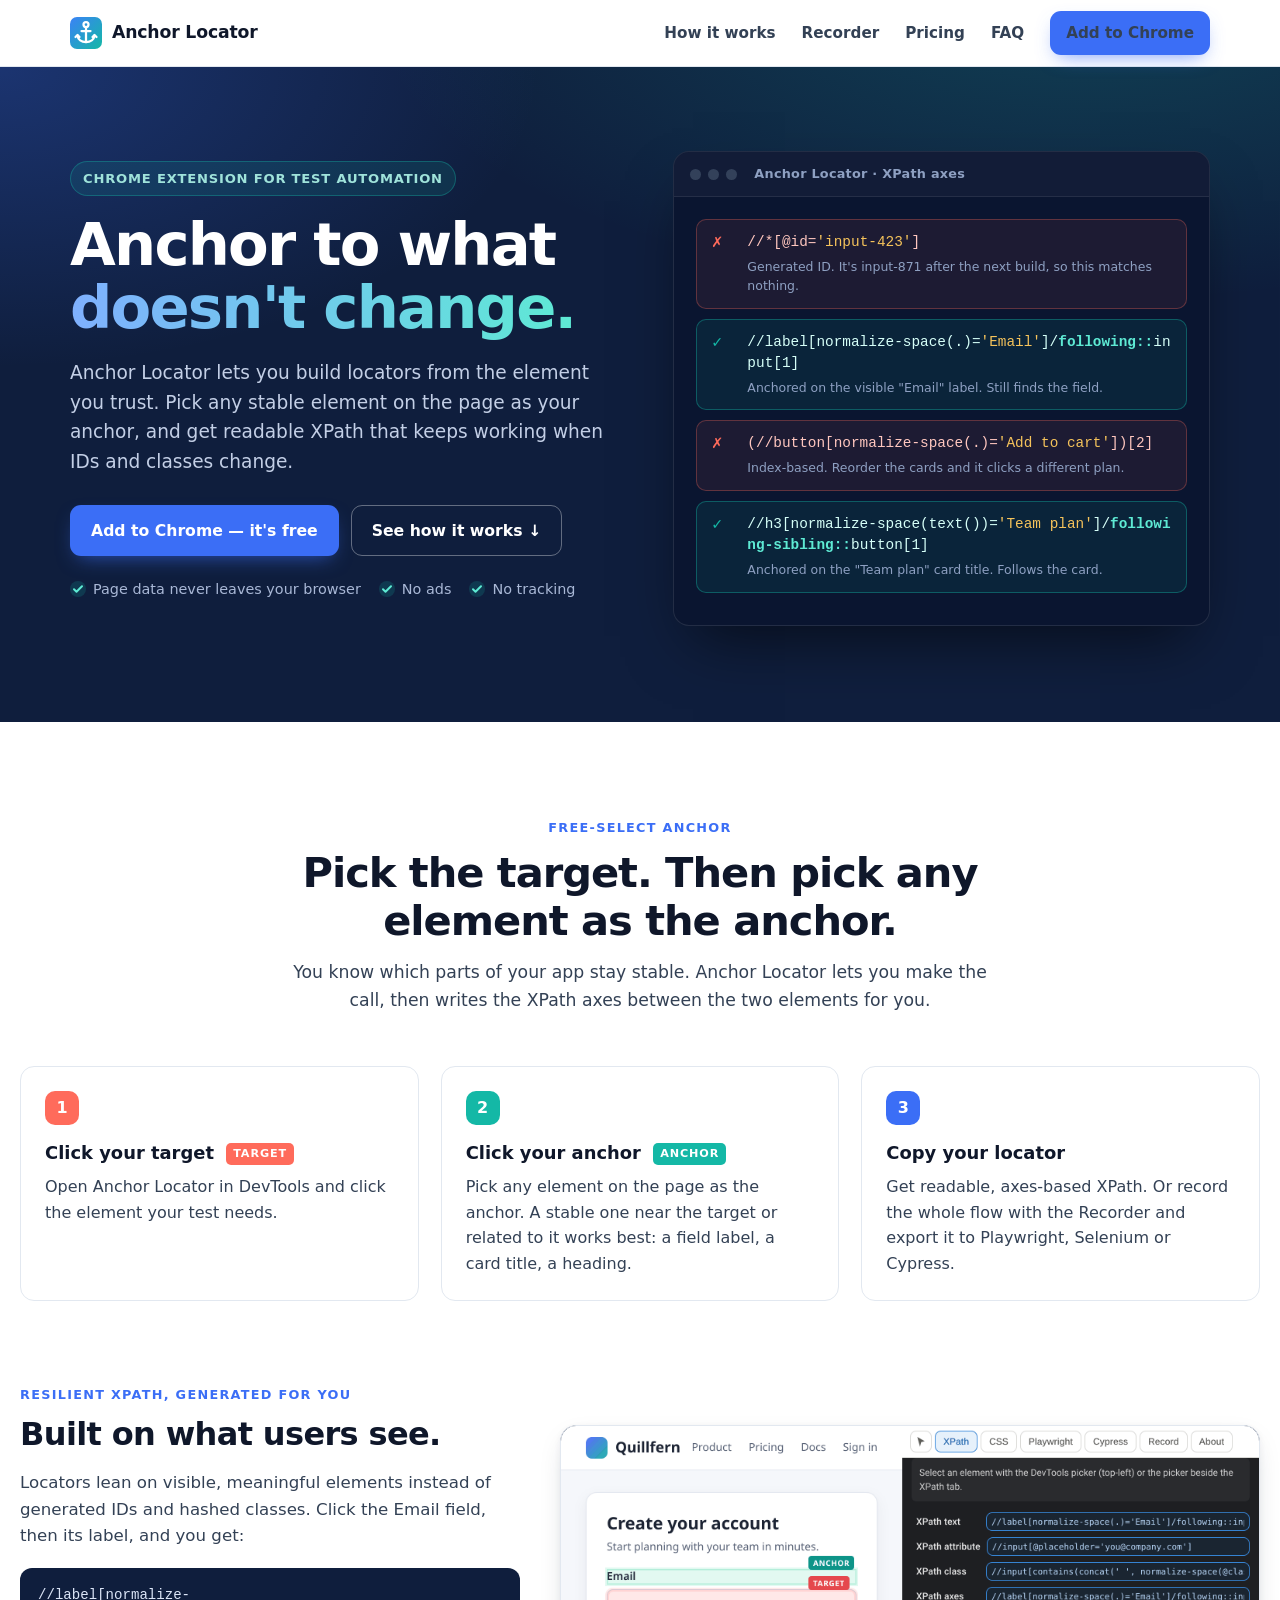
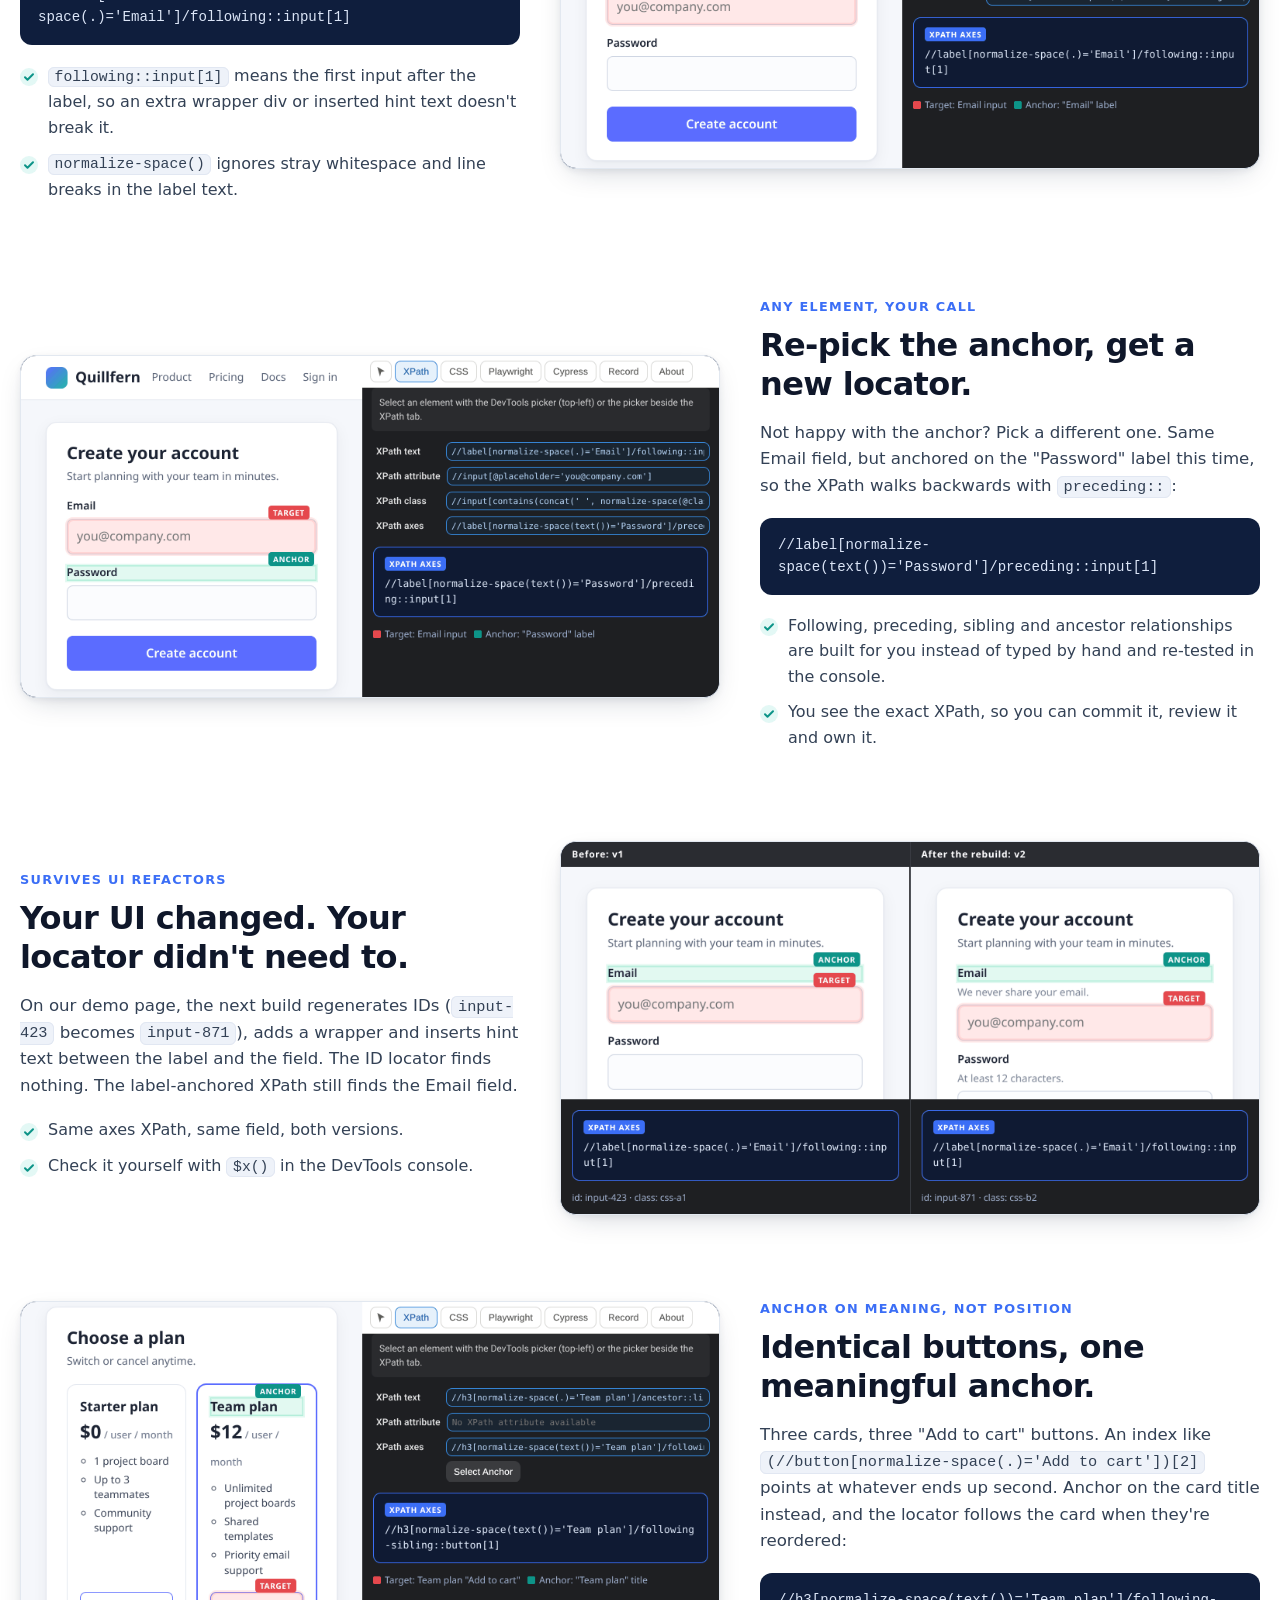
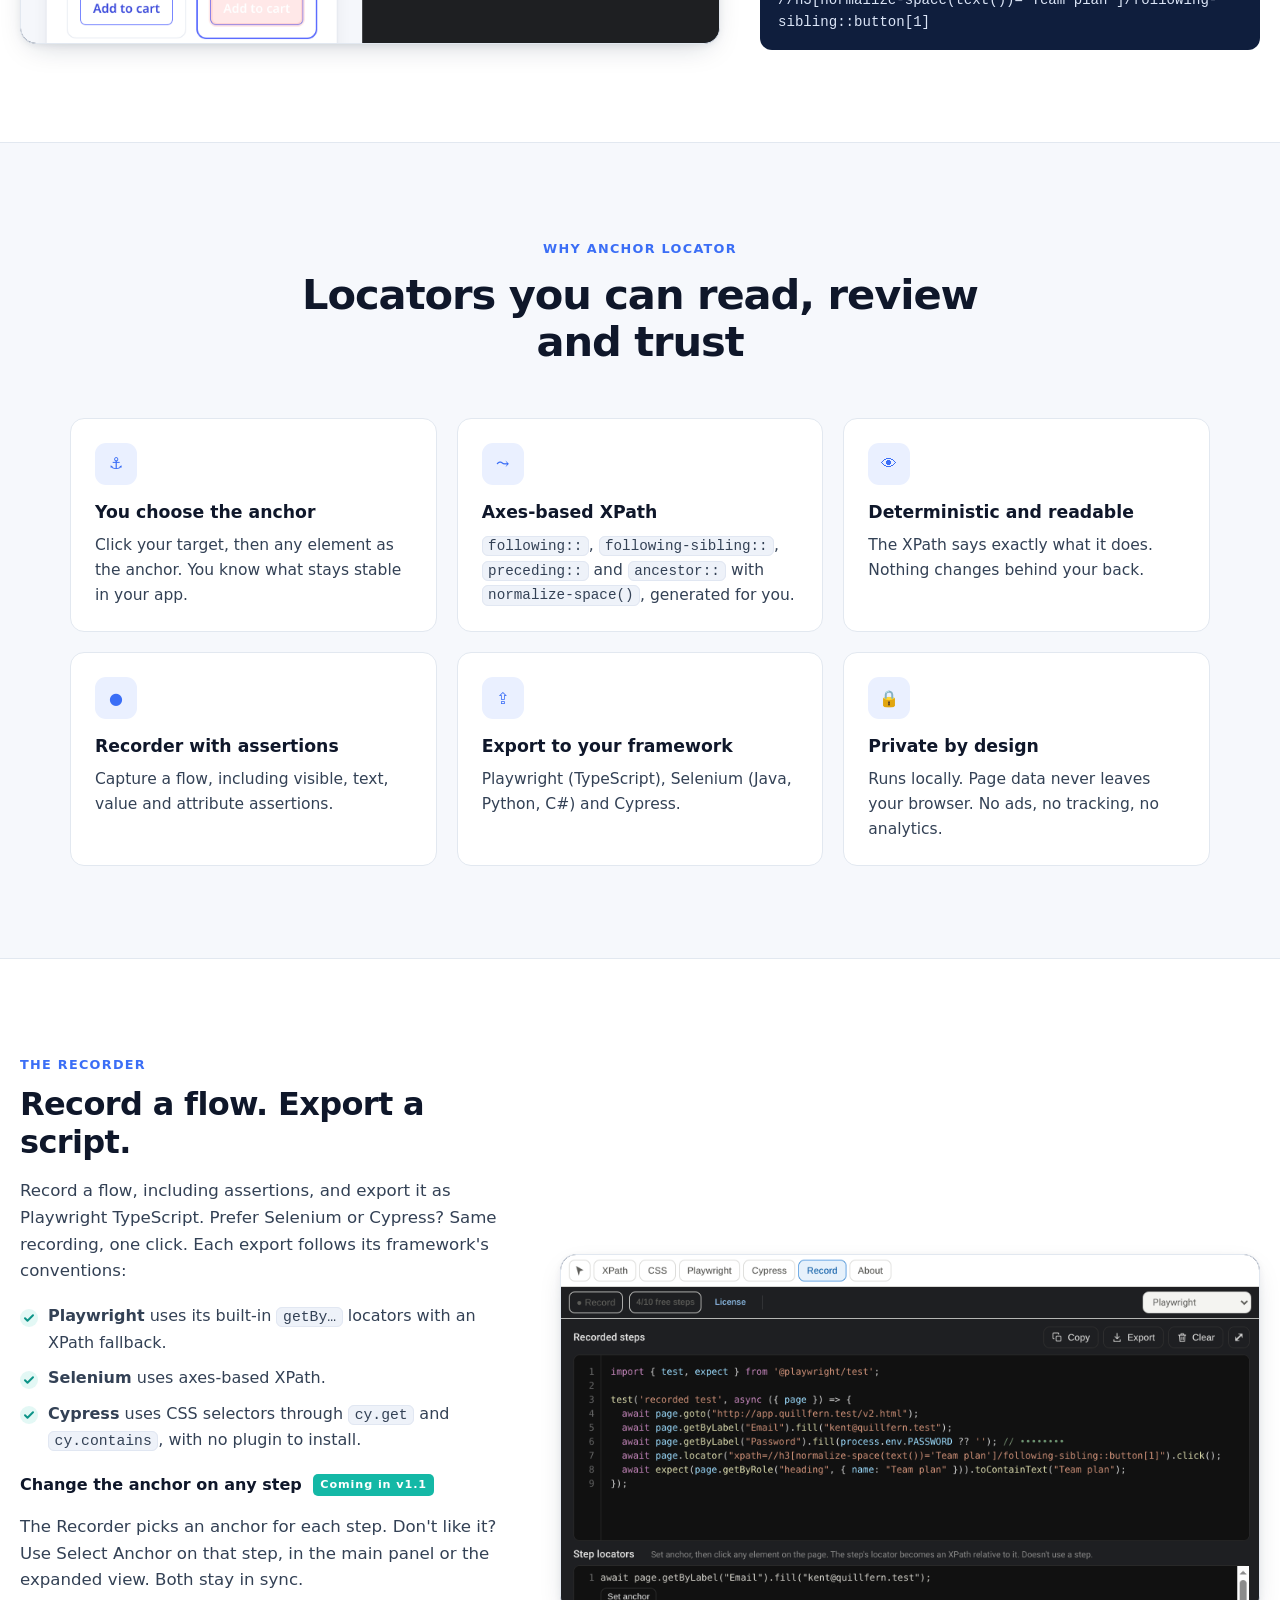
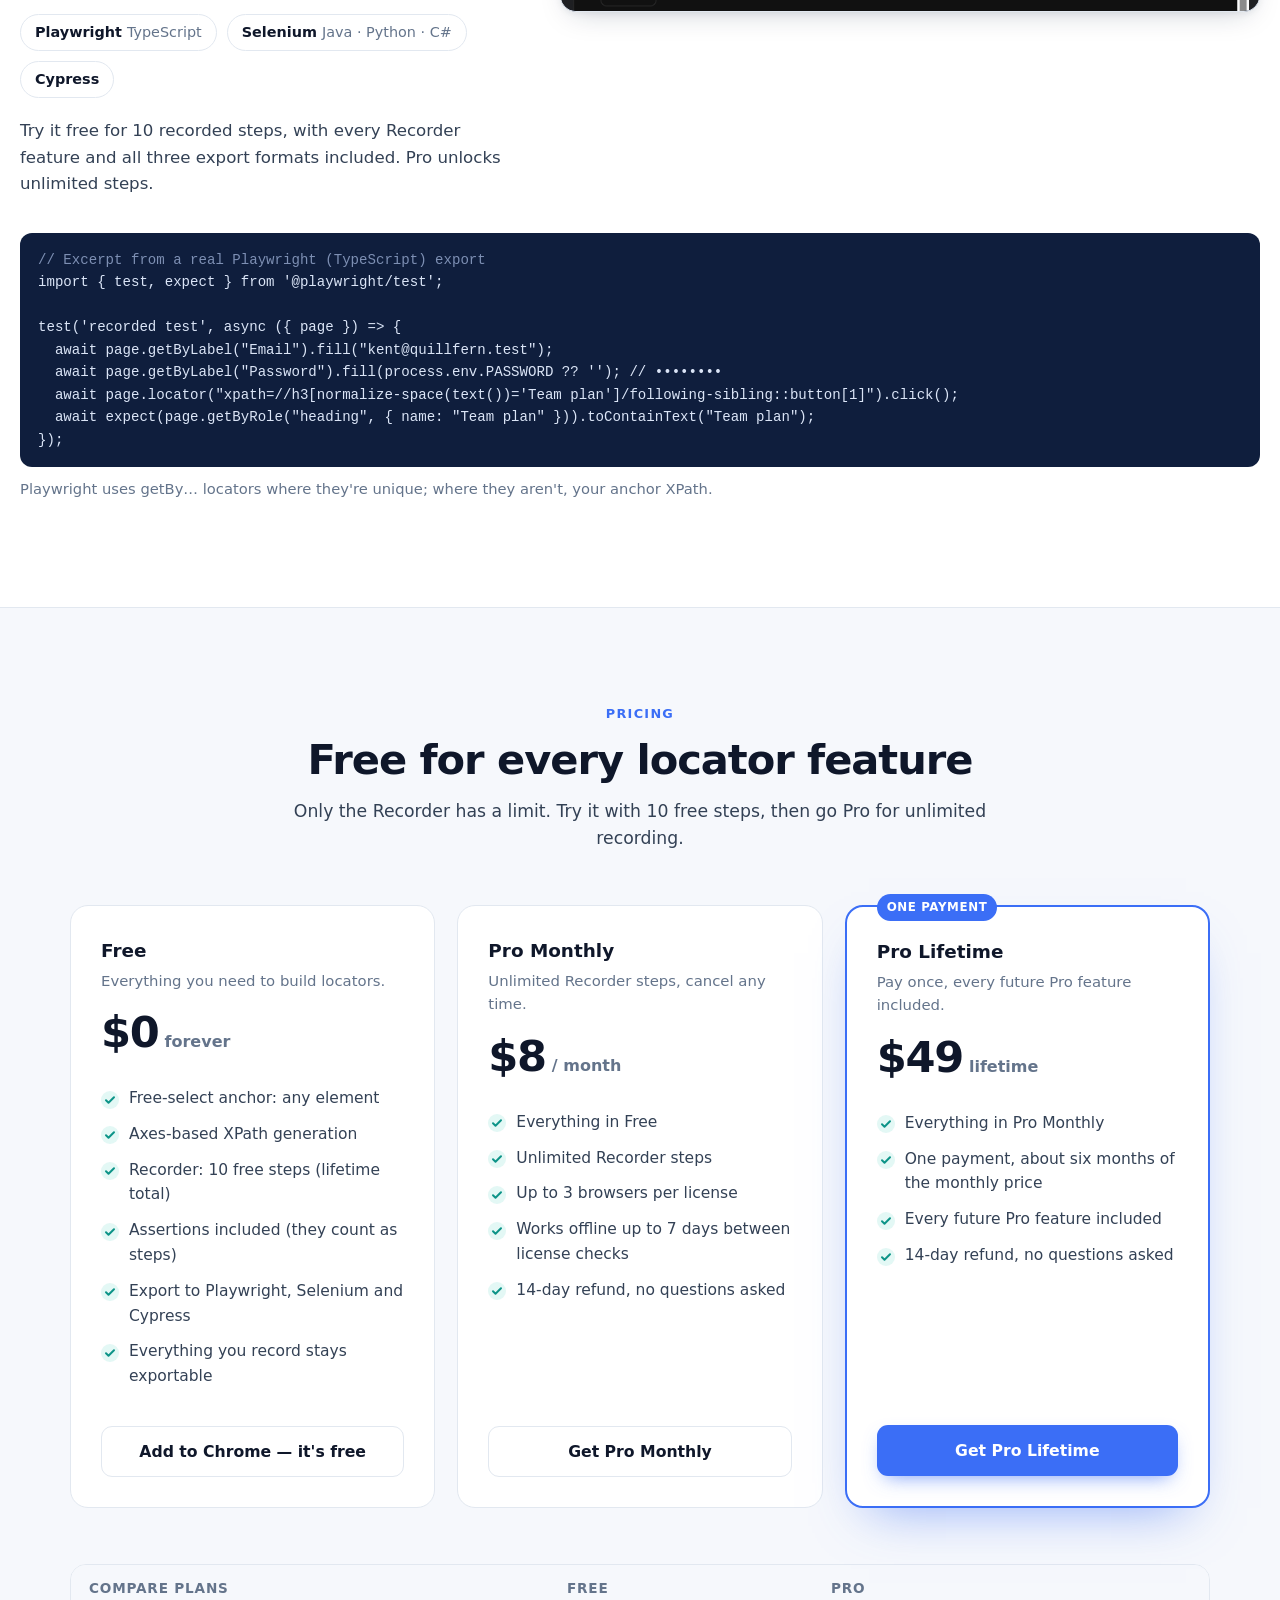
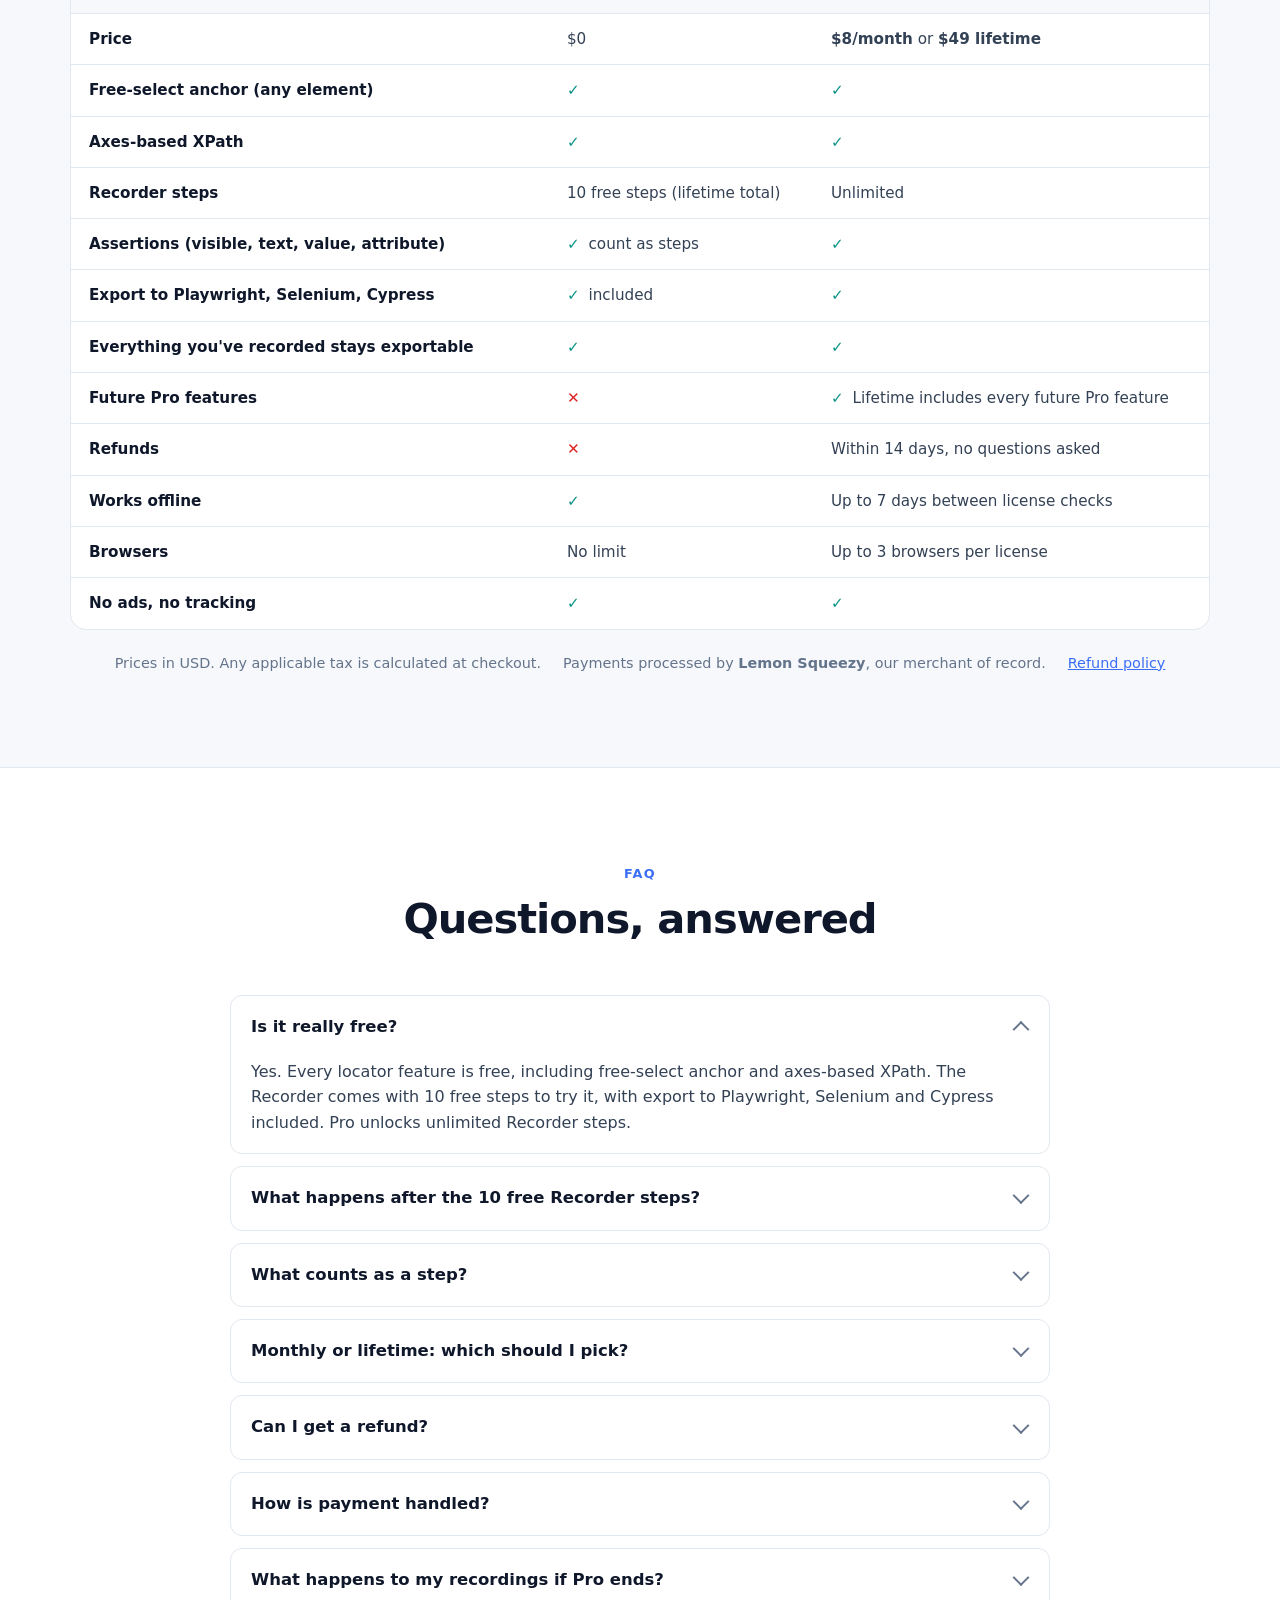
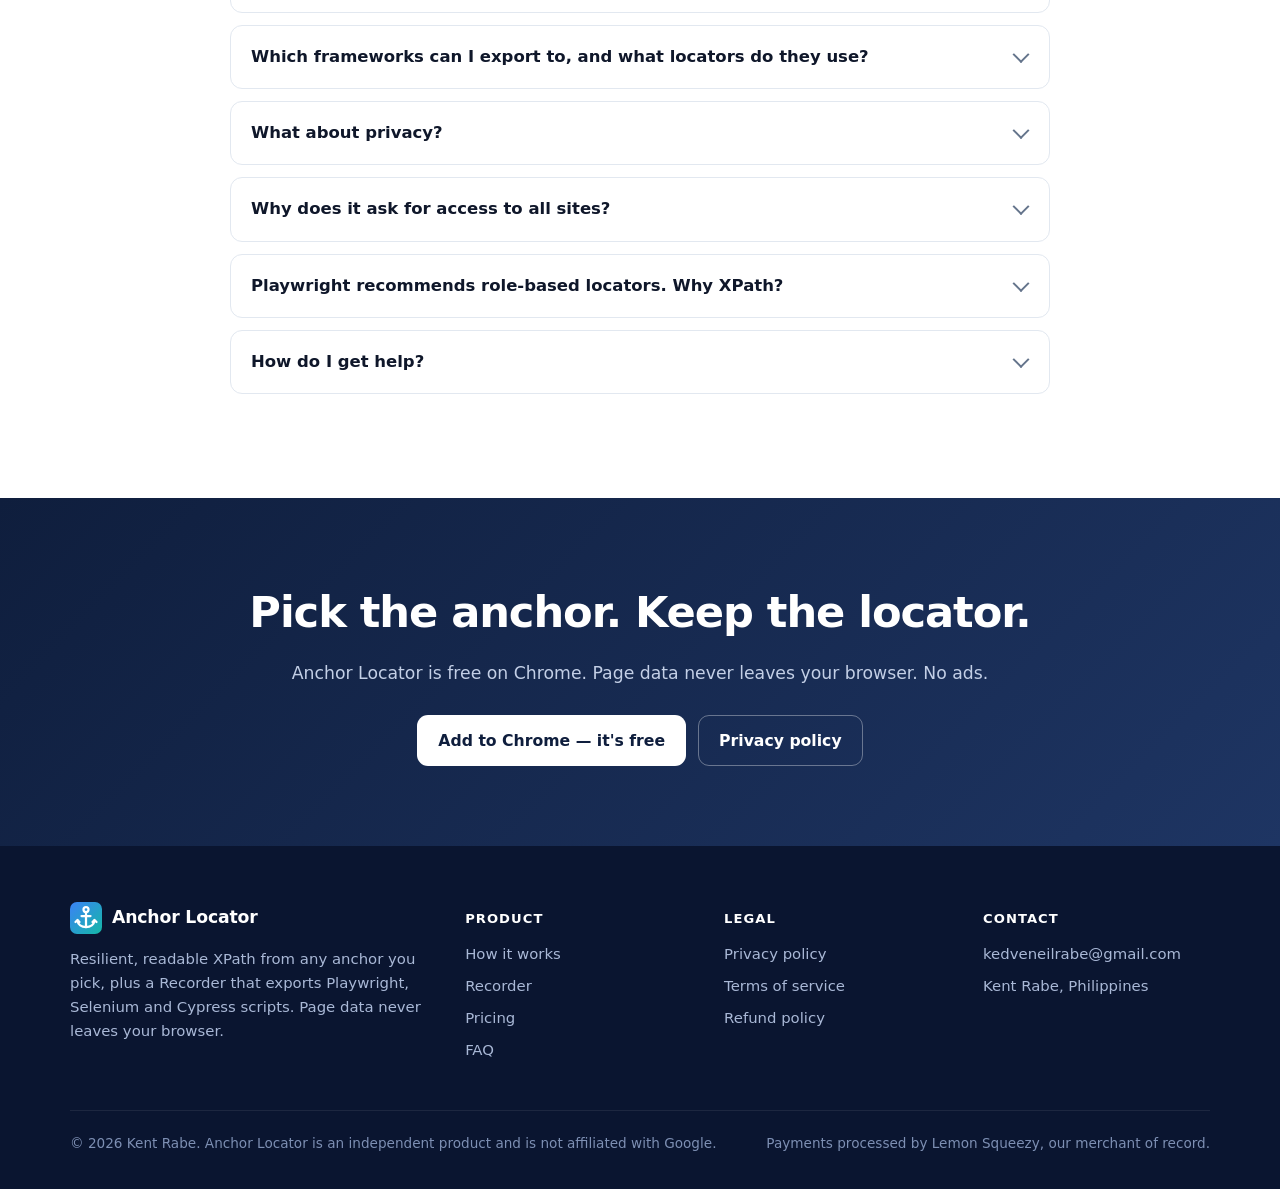
==== index.html @ d15b8287 "Pricing table: replace n/a with x icon" ====
<!doctype html>
<html lang="en">
<head>
<meta charset="utf-8">
<meta name="viewport" content="width=device-width, initial-scale=1">
<title>Anchor Locator: resilient XPath from any anchor you pick</title>
<meta name="description" content="Chrome extension that builds readable, axes-based XPath from any anchor element you pick, with a Recorder that exports Playwright, Selenium and Cypress scripts. Free, no ads, no tracking.">
<meta name="theme-color" content="#0f1e3d">
<!-- TODO: domain. Add <link rel="canonical"> and absolute og:url / og:image once the domain is known. -->
<meta property="og:type" content="website">
<meta property="og:title" content="Anchor Locator: resilient XPath from any anchor you pick">
<meta property="og:description" content="Chrome extension that builds readable, axes-based XPath from any anchor element you pick, with a Recorder that exports Playwright, Selenium and Cypress scripts. Free, no ads, no tracking.">
<meta property="og:image" content="assets/og-image.png">
<meta name="twitter:card" content="summary_large_image">
<link rel="icon" href="assets/favicon.svg" type="image/svg+xml">
<link rel="icon" href="assets/favicon-32.png" sizes="32x32" type="image/png">
<link rel="apple-touch-icon" href="assets/apple-touch-icon.png">
<link rel="stylesheet" href="assets/styles.css">
</head>
<body>
<a class="skip" href="#main">Skip to content</a>
<header class="site-header">
  <div class="container">
    <a class="brand" href="#top"><img src="assets/favicon.svg" alt="" width="32" height="32">Anchor Locator</a>
    <button class="nav-toggle" aria-label="Open menu" aria-expanded="false" aria-controls="site-nav"><span></span><span></span><span></span></button>
    <nav class="nav" id="site-nav" aria-label="Main">
      <a href="#how">How it works</a>
      <a href="#recorder">Recorder</a>
      <a href="#pricing">Pricing</a>
      <a href="#faq">FAQ</a>
      <!-- TODO: Chrome Web Store URL. Point this "Add to Chrome" button at the listing once it is live. -->
      <a class="btn btn-primary btn-sm" href="#pricing">Add to Chrome</a>
    </nav>
  </div>
</header>

<main id="main">
<section class="hero" id="top">
  <div class="container hero-grid">
    <div>
      <span class="eyebrow">Chrome extension for test automation</span>
      <h1>Anchor to what <span class="hl">doesn't change.</span></h1>
      <p class="lead">Anchor Locator lets you build locators from the element you trust. Pick any stable element on the page as your anchor, and get readable XPath that keeps working when IDs and classes change.</p>
      <div class="cta-row">
        <!-- TODO: Chrome Web Store URL. "Add to Chrome" must point at the listing once live; harmless #pricing anchor for now. -->
<a class="btn btn-primary" href="#pricing">Add to Chrome — it's free</a>
        <a class="btn btn-outline-light" href="#how">See how it works ↓</a>
      </div>
      <ul class="trust">
        <li>Page data never leaves your browser</li>
        <li>No ads</li>
        <li>No tracking</li>
      </ul>
    </div>
    <div class="xpath-card" aria-label="Example: generated ID locator versus anchored XPath">
      <div class="bar"><i></i><i></i><i></i><b>Anchor Locator · XPath axes</b></div>
      <div class="body">
        <div class="xrow bad"><span class="mk">✗</span><div>//*[@id=<span class="str">'input-423'</span>]<small>Generated ID. It's input-871 after the next build, so this matches nothing.</small></div></div>
        <div class="xrow good"><span class="mk">✓</span><div>//label[normalize-space(.)=<span class="str">'Email'</span>]/<span class="ax">following::</span>input[1]<small>Anchored on the visible "Email" label. Still finds the field.</small></div></div>
        <div class="xrow bad"><span class="mk">✗</span><div>(//button[normalize-space(.)=<span class="str">'Add to cart'</span>])[2]<small>Index-based. Reorder the cards and it clicks a different plan.</small></div></div>
        <div class="xrow good"><span class="mk">✓</span><div>//h3[normalize-space(text())=<span class="str">'Team plan'</span>]/<span class="ax">following-sibling::</span>button[1]<small>Anchored on the "Team plan" card title. Follows the card.</small></div></div>
      </div>
      </div>
    </div>
  </div>
</section>

<section id="how">
  <div class="container">
    <div class="section-head">
      <span class="kicker">Free-select anchor</span>
      <h2>Pick the target. Then pick any element as the anchor.</h2>
      <p>You know which parts of your app stay stable. Anchor Locator lets you make the call, then writes the XPath axes between the two elements for you.</p>
    </div>
    <ol class="steps">
      <li class="step"><h3>Click your target <span class="tag t">TARGET</span></h3><p>Open Anchor Locator in DevTools and click the element your test needs.</p></li>
      <li class="step"><h3>Click your anchor <span class="tag a">ANCHOR</span></h3><p>Pick any element on the page as the anchor. A stable one near the target or related to it works best: a field label, a card title, a heading.</p></li>
      <li class="step"><h3>Copy your locator</h3><p>Get readable, axes-based XPath. Or record the whole flow with the Recorder and export it to Playwright, Selenium or Cypress.</p></li>
    </ol>

    <div class="feature feature-rec">
      <div class="feature-text">
        <span class="kicker">Resilient XPath, generated for you</span>
        <h3>Built on what users see.</h3>
        <p>Locators lean on visible, meaningful elements instead of generated IDs and hashed classes. Click the Email field, then its label, and you get:</p>
        <div class="codeblock">//label[normalize-space(.)='Email']/following::input[1]</div>
        <ul>
          <li><code>following::input[1]</code> means the first input after the label, so an extra wrapper div or inserted hint text doesn't break it.</li>
          <li><code>normalize-space()</code> ignores stray whitespace and line breaks in the label text.</li>
        </ul>
      </div>
      <figure class="shot shot-side"><a href="assets/ui-email-anchor.png" target="_blank" rel="noopener" title="Open full size"><img src="assets/ui-email-anchor.png" loading="lazy" width="1800" height="880" alt="Email input selected as the target and the Email label as the anchor, with the axes XPath underneath"></a></figure>
    </div>

    <div class="feature rev feature-rec">
      <div class="feature-text">
        <span class="kicker">Any element, your call</span>
        <h3>Re-pick the anchor, get a new locator.</h3>
        <p>Not happy with the anchor? Pick a different one. Same Email field, but anchored on the "Password" label this time, so the XPath walks backwards with <code>preceding::</code>:</p>
        <div class="codeblock">//label[normalize-space(text())='Password']/preceding::input[1]</div>
        <ul>
          <li>Following, preceding, sibling and ancestor relationships are built for you instead of typed by hand and re-tested in the console.</li>
          <li>You see the exact XPath, so you can commit it, review it and own it.</li>
        </ul>
      </div>
      <figure class="shot shot-side"><a href="assets/ui-any-anchor.png" target="_blank" rel="noopener" title="Open full size"><img src="assets/ui-any-anchor.png" loading="lazy" width="1800" height="880" alt="The same Email target with the Password label picked as the anchor, producing a preceding axis XPath"></a></figure>
    </div>

    <div class="feature feature-rec">
      <div class="feature-text">
        <span class="kicker">Survives UI refactors</span>
        <h3>Your UI changed. Your locator didn't need to.</h3>
        <p>On our demo page, the next build regenerates IDs (<code>input-423</code> becomes <code>input-871</code>), adds a wrapper and inserts hint text between the label and the field. The ID locator finds nothing. The label-anchored XPath still finds the Email field.</p>
        <ul>
          <li>Same axes XPath, same field, both versions.</li>
          <li>Check it yourself with <code>$x()</code> in the DevTools console.</li>
        </ul>
      </div>
      <figure class="shot shot-side"><a href="assets/ui-refactor.png" target="_blank" rel="noopener" title="Open full size"><img src="assets/ui-refactor.png" loading="lazy" width="1800" height="960" alt="Before and after a rebuild: the same axes XPath finds the Email field in both versions while its ID changes from input-423 to input-871"></a></figure>
    </div>

    <div class="feature rev feature-rec">
      <div class="feature-text">
        <span class="kicker">Anchor on meaning, not position</span>
        <h3>Identical buttons, one meaningful anchor.</h3>
        <p>Three cards, three "Add to cart" buttons. An index like <code>(//button[normalize-space(.)='Add to cart'])[2]</code> points at whatever ends up second. Anchor on the card title instead, and the locator follows the card when they're reordered:</p>
        <div class="codeblock">//h3[normalize-space(text())='Team plan']/following-sibling::button[1]</div>
      </div>
      <figure class="shot shot-side"><a href="assets/ui-team-plan.png" target="_blank" rel="noopener" title="Open full size"><img src="assets/ui-team-plan.png" loading="lazy" width="1800" height="880" alt="Card grid with the Team plan heading as the anchor and its Add to cart button as the target"></a></figure>
    </div>
  </div>
</section>

<section class="section-soft">
  <div class="container">
    <div class="section-head">
      <span class="kicker">Why Anchor Locator</span>
      <h2>Locators you can read, review and trust</h2>
    </div>
    <div class="grid3">
      <div class="card"><div class="ico">⚓</div><h3>You choose the anchor</h3><p>Click your target, then any element as the anchor. You know what stays stable in your app.</p></div>
      <div class="card"><div class="ico">⤳</div><h3>Axes-based XPath</h3><p><code>following::</code>, <code>following-sibling::</code>, <code>preceding::</code> and <code>ancestor::</code> with <code>normalize-space()</code>, generated for you.</p></div>
      <div class="card"><div class="ico">👁</div><h3>Deterministic and readable</h3><p>The XPath says exactly what it does. Nothing changes behind your back.</p></div>
      <div class="card"><div class="ico">●</div><h3>Recorder with assertions</h3><p>Capture a flow, including visible, text, value and attribute assertions.</p></div>
      <div class="card"><div class="ico">⇪</div><h3>Export to your framework</h3><p>Playwright (TypeScript), Selenium (Java, Python, C#) and Cypress.</p></div>
      <div class="card"><div class="ico">🔒</div><h3>Private by design</h3><p>Runs locally. Page data never leaves your browser. No ads, no tracking, no analytics.</p></div>
    </div>
  </div>
</section>

<section id="recorder">
  <div class="container">
    <div class="feature feature-rec" style="margin-top:0">
      <div class="feature-text">
        <span class="kicker">The Recorder</span>
        <h3>Record a flow. Export a script.</h3>
        <p>Record a flow, including assertions, and export it as Playwright TypeScript. Prefer Selenium or Cypress? Same recording, one click. Each export follows its framework's conventions:</p>
        <ul>
          <li><strong>Playwright</strong> uses its built-in <code>getBy…</code> locators with an XPath fallback.</li>
          <li><strong>Selenium</strong> uses axes-based XPath.</li>
          <li><strong>Cypress</strong> uses CSS selectors through <code>cy.get</code> and <code>cy.contains</code>, with no plugin to install.</li>
        </ul>
        <h4 style="margin:18px 0 6px">Change the anchor on any step <span class="tag a">Coming in v1.1</span></h4>
        <p>The Recorder picks an anchor for each step. Don't like it? Use Select Anchor on that step, in the main panel or the expanded view. Both stay in sync.</p>
        <div class="fw"><span>Playwright <em>TypeScript</em></span><span>Selenium <em>Java · Python · C#</em></span><span>Cypress</span></div>
        <p style="margin-top:20px">Try it free for 10 recorded steps, with every Recorder feature and all three export formats included. Pro unlocks unlimited steps.</p>
      </div>
      <figure class="shot shot-side"><a href="assets/ui-recorder.png" target="_blank" rel="noopener" title="Open full size"><img src="assets/ui-recorder.png" loading="lazy" width="1800" height="916" alt="Recorder panel showing a recorded flow exported as Playwright TypeScript"></a></figure>
    </div>
    <div class="codeblock" aria-label="Excerpt of a real Playwright TypeScript export"><span class="c">// Excerpt from a real Playwright (TypeScript) export</span>
import { test, expect } from '@playwright/test';

test('recorded test', async ({ page }) =&gt; {
  await page.getByLabel("Email").fill("kent@quillfern.test");
  await page.getByLabel("Password").fill(process.env.PASSWORD ?? ''); // ••••••••
  await page.locator("xpath=//h3[normalize-space(text())='Team plan']/following-sibling::button[1]").click();
  await expect(page.getByRole("heading", { name: "Team plan" })).toContainText("Team plan");
});</div>
    <p class="codenote" style="margin-top:10px;color:var(--muted,#5b6b86);font-size:.92rem">Playwright uses getBy… locators where they're unique; where they aren't, your anchor XPath.</p>
  </div>
</section>

<section id="pricing" class="section-soft">
  <div class="container">
    <div class="section-head">
      <span class="kicker">Pricing</span>
      <h2>Free for every locator feature</h2>
      <p>Only the Recorder has a limit. Try it with 10 free steps, then go Pro for unlimited recording.</p>
    </div>
    <div class="plans">
      <div class="plan">
        <h3>Free</h3>
        <p class="sub">Everything you need to build locators.</p>
        <div class="price"><b>$0</b><span>forever</span></div>
        <ul>
          <li>Free-select anchor: any element</li>
          <li>Axes-based XPath generation</li>
          <li>Recorder: 10 free steps (lifetime total)</li>
          <li>Assertions included (they count as steps)</li>
          <li>Export to Playwright, Selenium and Cypress</li>
          <li>Everything you record stays exportable</li>
        </ul>
        <!-- TODO: Chrome Web Store URL. "Add to Chrome" must point at the listing once live; harmless #pricing anchor for now. -->
<a class="btn btn-ghost btn-block" href="#pricing">Add to Chrome — it's free</a>
      </div>
      <div class="plan">
        <h3>Pro Monthly</h3>
        <p class="sub">Unlimited Recorder steps, cancel any time.</p>
        <div class="price"><b>$8</b><span>/ month</span></div>
        <ul>
          <li>Everything in Free</li>
          <li>Unlimited Recorder steps</li>
          <li>Up to 3 browsers per license</li>
          <li>Works offline up to 7 days between license checks</li>
          <li>14-day refund, no questions asked</li>
        </ul>
        <!-- TODO: checkout URL. Replace #pricing with the Lemon Squeezy checkout link for this plan. Does not purchase anything yet. -->
<a class="btn btn-ghost btn-block" href="#pricing">Get Pro Monthly</a>
      </div>
      <div class="plan featured">
        <span class="badge">One payment</span>
        <h3>Pro Lifetime</h3>
        <p class="sub">Pay once, every future Pro feature included.</p>
        <div class="price"><b>$49</b><span>lifetime</span></div>
        <ul>
          <li>Everything in Pro Monthly</li>
          <li>One payment, about six months of the monthly price</li>
          <li>Every future Pro feature included</li>
          <li>14-day refund, no questions asked</li>
        </ul>
        <!-- TODO: checkout URL. Replace #pricing with the Lemon Squeezy checkout link for this plan. Does not purchase anything yet. -->
<a class="btn btn-primary btn-block" href="#pricing">Get Pro Lifetime</a>
      </div>
    </div>

    <div class="compare-wrap">
      <table class="compare">
        <thead><tr><th>Compare plans</th><th>Free</th><th>Pro</th></tr></thead>
        <tbody>
          <tr><td>Price</td><td>$0</td><td><strong>$8/month</strong> or <strong>$49 lifetime</strong></td></tr>
          <tr><td>Free-select anchor (any element)</td><td><span class="yes">✓</span></td><td><span class="yes">✓</span></td></tr>
          <tr><td>Axes-based XPath</td><td><span class="yes">✓</span></td><td><span class="yes">✓</span></td></tr>
          <tr><td>Recorder steps</td><td>10 free steps (lifetime total)</td><td>Unlimited</td></tr>
          <tr><td>Assertions (visible, text, value, attribute)</td><td><span class="yes">✓</span> count as steps</td><td><span class="yes">✓</span></td></tr>
          <tr><td>Export to Playwright, Selenium, Cypress</td><td><span class="yes">✓</span> included</td><td><span class="yes">✓</span></td></tr>
          <tr><td>Everything you've recorded stays exportable</td><td><span class="yes">✓</span></td><td><span class="yes">✓</span></td></tr>
          <tr><td>Future Pro features</td><td><span class="no" aria-label="Not included">✕</span></td><td><span class="yes">✓</span> Lifetime includes every future Pro feature</td></tr>
          <tr><td>Refunds</td><td><span class="no" aria-label="Not included">✕</span></td><td>Within 14 days, no questions asked</td></tr>
          <tr><td>Works offline</td><td><span class="yes">✓</span></td><td>Up to 7 days between license checks</td></tr>
          <tr><td>Browsers</td><td>No limit</td><td>Up to 3 browsers per license</td></tr>
          <tr><td>No ads, no tracking</td><td><span class="yes">✓</span></td><td><span class="yes">✓</span></td></tr>
        </tbody>
      </table>
    </div>
    <div class="pay-note">
      <span>Prices in USD. Any applicable tax is calculated at checkout.</span>
      <span>Payments processed by <strong>Lemon Squeezy</strong>, our merchant of record.</span>
      <span><a href="refund.html">Refund policy</a></span>
    </div>
  </div>
</section>

<section id="faq">
  <div class="container">
    <div class="section-head">
      <span class="kicker">FAQ</span>
      <h2>Questions, answered</h2>
    </div>
    <div class="faq">
      <details open><summary>Is it really free?</summary><p>Yes. Every locator feature is free, including free-select anchor and axes-based XPath. The Recorder comes with 10 free steps to try it, with export to Playwright, Selenium and Cypress included. Pro unlocks unlimited Recorder steps.</p></details>
      <details><summary>What happens after the 10 free Recorder steps?</summary><p>The 10 free steps are a lifetime total, not a per-recording allowance, and the count doesn't reset between recordings. Once you've used them, the Recorder stops adding new steps. Everything you've recorded stays in the extension and can still be exported to Playwright, Selenium or Cypress. All locator features keep working as normal. Upgrade to Pro for unlimited Recorder steps.</p></details>
      <details><summary>What counts as a step?</summary><p>Each action you record counts as one step, like a click, filling a field or choosing an option. Assertions (element visible, text, value, attribute) count as steps too. After 10 steps, recording new steps needs Pro.</p></details>
      <details><summary>Monthly or lifetime: which should I pick?</summary><p>$8/month suits trying Pro on a project, and you can cancel any time. $49 lifetime is one payment, about six months of the monthly price. Lifetime includes every future Pro feature.</p></details>
      <details><summary>Can I get a refund?</summary><p>Yes. Full refund within 14 days of purchase, no questions asked, on both Pro plans. See the <a href="refund.html">refund policy</a>.</p></details>
      <details><summary>How is payment handled?</summary><p>Payments are handled by Lemon Squeezy, our merchant of record, so your payment details go to Lemon Squeezy and never to us. After checkout you activate Pro in the extension with your license key.</p></details>
      <details><summary>What happens to my recordings if Pro ends?</summary><p>You keep them, and everything you've recorded stays exportable. New steps need an active Pro plan.</p></details>
      <details><summary>Which frameworks can I export to, and what locators do they use?</summary><p>Playwright (TypeScript), Selenium (Java, Python, C#) and Cypress. Each export follows its framework's conventions. Selenium uses axes-based XPath. Playwright uses its built-in <code>getBy…</code> locators with an XPath fallback. Cypress uses CSS selectors through <code>cy.get</code> and <code>cy.contains</code>, so there's no XPath plugin to install. The Recorder picks locators automatically, and you can change any step's anchor yourself, with the same free-select flow as the locator panel.</p></details>
      <details><summary>What about privacy?</summary><p>The extension runs locally and page data never leaves your browser. There are no ads, no tracking and no analytics. The only network call is a license check with Lemon Squeezy, and only for Pro users. Details are in the <a href="privacy.html">privacy policy</a>.</p></details>
      <details><summary>Why does it ask for access to all sites?</summary><p>The extension requests scripting, storage and access to all sites. All-sites access is what lets it build locators and record on whichever page you're testing, since that could be any URL. Storage keeps your recordings and settings in your browser (the free-step counter also syncs through Chrome Sync, if you use it).</p></details>
      <details><summary>Playwright recommends role-based locators. Why XPath?</summary><p>When role and test-id locators are available, use them (Playwright exports from the Recorder do). The locator panel is for when they aren't: icon buttons with no text, clickable divs, vendor widgets, and apps without test IDs.</p></details>
      <details><summary>How do I get help?</summary><p>Email <a href="mailto:kedveneilrabe@gmail.com">kedveneilrabe@gmail.com</a> and we'll get back to you.</p></details>
    </div>
  </div>
</section>

<section class="cta-band">
  <div class="container">
    <h2>Pick the anchor. Keep the locator.</h2>
    <p>Anchor Locator is free on Chrome. Page data never leaves your browser. No ads.</p>
    <div class="cta-row">
      <!-- TODO: Chrome Web Store URL. "Add to Chrome" must point at the listing once live; harmless #pricing anchor for now. -->
<a class="btn btn-light" href="#pricing">Add to Chrome — it's free</a>
      <a class="btn btn-outline-light" href="privacy.html">Privacy policy</a>
    </div>
  </div>
</section>
</main>

<footer class="site-footer">
  <div class="container">
    <div class="footer-grid">
      <div>
        <a class="brand" href="#top"><img src="assets/favicon.svg" alt="" width="32" height="32">Anchor Locator</a>
        <p class="about">Resilient, readable XPath from any anchor you pick, plus a Recorder that exports Playwright, Selenium and Cypress scripts. Page data never leaves your browser.</p>
      </div>
      <div>
        <h4>Product</h4>
        <ul>
          <li><a href="#how">How it works</a></li>
          <li><a href="#recorder">Recorder</a></li>
          <li><a href="#pricing">Pricing</a></li>
          <li><a href="#faq">FAQ</a></li>
        </ul>
      </div>
      <div>
        <h4>Legal</h4>
        <ul>
          <li><a href="privacy.html">Privacy policy</a></li>
          <li><a href="terms.html">Terms of service</a></li>
          <li><a href="refund.html">Refund policy</a></li>
        </ul>
      </div>
      <div>
        <h4>Contact</h4>
        <ul>
          <li><a href="mailto:kedveneilrabe@gmail.com">kedveneilrabe@gmail.com</a></li>
          <li>Kent Rabe, Philippines</li>
        </ul>
      </div>
    </div>
    <div class="footer-bottom">
      <span>&copy; <span data-year>2026</span> Kent Rabe. Anchor Locator is an independent product and is not affiliated with Google.</span>
      <span>Payments processed by Lemon Squeezy, our merchant of record.</span>
    </div>
  </div>
</footer>
<script src="assets/site.js"></script>
</body>
</html>
---- assets/styles.css ----
/* Anchor Locator — site styles. No build step. */
:root{
  --navy:#0f1e3d; --navy-2:#16294f; --navy-3:#1e3563;
  --ink:#0f172a; --ink-2:#334155; --muted:#64748b;
  --line:#e2e8f0; --bg:#ffffff; --bg-soft:#f6f8fc;
  --blue:#3b6ef6; --blue-d:#2f5ad6;
  --anchor:#14b8a6; --target:#ff6b5b; --gold:#f5c35b;
  --radius:14px; --shadow:0 10px 30px -12px rgba(15,30,61,.25), 0 2px 6px rgba(15,30,61,.06);
  --mono:ui-monospace,SFMono-Regular,"JetBrains Mono",Menlo,Consolas,"Liberation Mono",monospace;
  --sans:Inter,system-ui,-apple-system,"Segoe UI",Roboto,"Helvetica Neue",Arial,sans-serif;
}
*{box-sizing:border-box}
html{scroll-behavior:smooth;scroll-padding-top:80px}
body{margin:0;font-family:var(--sans);color:var(--ink);background:var(--bg);line-height:1.6;-webkit-font-smoothing:antialiased}
img{max-width:100%;height:auto;display:block}
a{color:var(--blue)} a:hover{color:var(--blue-d)}
code,.mono{font-family:var(--mono);font-size:.92em}
p code,li code,td code,dd code{background:#eef2f9;border:1px solid #e1e7f2;border-radius:6px;padding:.08em .38em;word-break:break-word}
.container{width:min(1140px,100% - 40px);margin-inline:auto}
.skip{position:absolute;left:-999px}.skip:focus{left:12px;top:12px;background:#fff;padding:8px 12px;z-index:100}

/* Header */
.site-header{position:sticky;top:0;z-index:50;background:rgba(255,255,255,.88);backdrop-filter:saturate(1.4) blur(10px);border-bottom:1px solid var(--line)}
.site-header .container{display:flex;align-items:center;justify-content:space-between;height:66px;gap:16px}
.brand{display:flex;align-items:center;gap:10px;font-weight:750;font-size:1.08rem;color:var(--ink);text-decoration:none;letter-spacing:-.01em}
.brand img{width:32px;height:32px}
.nav{display:flex;align-items:center;gap:26px}
.nav a{color:var(--ink-2);text-decoration:none;font-weight:550;font-size:.95rem}
.nav a:hover{color:var(--ink)}
.nav-toggle{display:none;background:none;border:1px solid var(--line);border-radius:10px;padding:8px 10px;cursor:pointer}
.nav-toggle span{display:block;width:20px;height:2px;background:var(--ink);margin:4px 0;border-radius:2px}

/* Buttons */
.btn{display:inline-flex;align-items:center;justify-content:center;gap:9px;padding:12px 20px;border-radius:11px;font-weight:650;font-size:.98rem;text-decoration:none;border:1px solid transparent;transition:transform .12s ease,background .15s ease,box-shadow .15s ease;cursor:pointer;white-space:nowrap}
.btn:hover{transform:translateY(-1px)}
.btn-primary{background:var(--blue);color:#fff;box-shadow:0 8px 20px -8px rgba(59,110,246,.7)}
.btn-primary:hover{background:var(--blue-d);color:#fff}
.btn-ghost{background:transparent;color:var(--ink);border-color:var(--line)}
.btn-ghost:hover{background:var(--bg-soft);color:var(--ink)}
.btn-light{background:#fff;color:var(--navy)} .btn-light:hover{color:var(--navy);background:#eef3ff}
.btn-outline-light{color:#fff;border-color:rgba(255,255,255,.35)} .btn-outline-light:hover{color:#fff;background:rgba(255,255,255,.08)}
.btn-sm{padding:9px 15px;font-size:.9rem}
.btn-block{width:100%}
.chrome-ico{width:18px;height:18px}

/* Hero */
.hero{background:radial-gradient(1200px 500px at 85% -10%,rgba(20,184,166,.22),transparent 60%),radial-gradient(900px 500px at 0% 0%,rgba(59,110,246,.28),transparent 60%),var(--navy);color:#fff;padding:84px 0 96px;overflow:hidden}
.hero-grid{display:grid;grid-template-columns:1.02fr 1fr;gap:56px;align-items:center}
.eyebrow{display:inline-flex;align-items:center;gap:8px;font-size:.82rem;font-weight:650;letter-spacing:.06em;text-transform:uppercase;color:#9fe3da;background:rgba(20,184,166,.12);border:1px solid rgba(20,184,166,.35);padding:6px 12px;border-radius:999px}
.hero h1{font-size:clamp(2.4rem,5vw,3.7rem);line-height:1.06;letter-spacing:-.03em;margin:18px 0 18px;font-weight:800}
.hero h1 .hl{background:linear-gradient(90deg,#7fb0ff,#5eead4);-webkit-background-clip:text;background-clip:text;color:transparent}
.hero .lead{font-size:1.16rem;color:#c3cfe6;max-width:34em;margin:0 0 28px}
.cta-row{display:flex;flex-wrap:wrap;gap:12px}
.trust{display:flex;flex-wrap:wrap;gap:8px 18px;margin-top:22px;color:#a9b8d6;font-size:.9rem;padding:0;list-style:none}
.trust li{display:flex;align-items:center;gap:7px}
.trust li::before{content:"";width:16px;height:16px;border-radius:50%;background:rgba(20,184,166,.18) url("data:image/svg+xml,%3Csvg xmlns='http://www.w3.org/2000/svg' viewBox='0 0 16 16'%3E%3Cpath d='M4 8.3l2.5 2.4L12 5.3' fill='none' stroke='%235eead4' stroke-width='2' stroke-linecap='round' stroke-linejoin='round'/%3E%3C/svg%3E") center/16px no-repeat}
.xpath-card{background:#0a1530;border:1px solid rgba(255,255,255,.1);border-radius:16px;box-shadow:0 30px 60px -20px rgba(0,0,0,.6);overflow:hidden}
.xpath-card .bar{display:flex;align-items:center;gap:7px;padding:12px 16px;border-bottom:1px solid rgba(255,255,255,.08);background:rgba(255,255,255,.03)}
.xpath-card .bar i{width:11px;height:11px;border-radius:50%;background:#33415a;display:block}
.xpath-card .bar b{margin-left:10px;font-weight:600;font-size:.8rem;color:#8ea0c2;letter-spacing:.02em}
.xpath-card .body{padding:20px 20px 22px}
.xrow{display:grid;grid-template-columns:26px 1fr;gap:10px;align-items:start;font-family:var(--mono);font-size:.9rem;line-height:1.5;padding:12px 14px;border-radius:10px;margin-bottom:10px;word-break:break-all}
.xrow .mk{font-weight:800;font-family:var(--sans)}
.xrow.bad{background:rgba(255,107,91,.08);border:1px solid rgba(255,107,91,.3);color:#ffc7bf}
.xrow.bad .mk{color:var(--target)}
.xrow.good{background:rgba(20,184,166,.09);border:1px solid rgba(20,184,166,.38);color:#d6fff8}
.xrow.good .mk{color:var(--anchor)}
.xrow small{display:block;font-family:var(--sans);color:#8ea0c2;font-size:.78rem;margin-top:4px;word-break:normal}
.ax{color:#5eead4;font-weight:700}
.str{color:#f5c35b}
.hero-shot{margin-top:18px;border-radius:12px;overflow:hidden;border:1px solid rgba(255,255,255,.1)}

/* Sections */
section{padding:92px 0}
.section-soft{background:var(--bg-soft);border-block:1px solid var(--line)}
.kicker{font-size:.8rem;font-weight:750;letter-spacing:.1em;text-transform:uppercase;color:var(--blue)}
.section-head{max-width:720px;margin:0 auto 52px;text-align:center}
.section-head h2{font-size:clamp(1.9rem,3.4vw,2.6rem);line-height:1.15;letter-spacing:-.025em;margin:10px 0 14px}
.section-head p{color:var(--ink-2);font-size:1.08rem;margin:0}

/* Steps */
.steps{display:grid;grid-template-columns:repeat(3,1fr);gap:22px;margin-bottom:56px;counter-reset:s;padding:0;list-style:none}
.step{background:#fff;border:1px solid var(--line);border-radius:var(--radius);padding:24px;position:relative}
.step::before{counter-increment:s;content:counter(s);display:grid;place-items:center;width:34px;height:34px;border-radius:10px;font-weight:800;color:#fff;margin-bottom:14px}
.step:nth-child(1)::before{background:var(--target)}
.step:nth-child(2)::before{background:var(--anchor)}
.step:nth-child(3)::before{background:var(--blue)}
.step h3{margin:0 0 6px;font-size:1.12rem}
.step p{margin:0;color:var(--ink-2)}
.tag{display:inline-block;font-size:.7rem;font-weight:800;letter-spacing:.08em;padding:2px 7px;border-radius:5px;color:#fff;vertical-align:middle;margin-left:6px}
.tag.t{background:var(--target)} .tag.a{background:var(--anchor)}

/* Feature rows */
.feature{display:grid;grid-template-columns:1fr 1.15fr;gap:56px;align-items:center;margin-top:80px}
.feature.rev .feature-text{order:2}
.feature h3{font-size:clamp(1.5rem,2.6vw,2rem);letter-spacing:-.02em;line-height:1.2;margin:8px 0 14px}
.feature p{color:var(--ink-2);font-size:1.04rem}
.feature ul{padding:0;list-style:none;margin:18px 0 0}
.feature li{position:relative;padding-left:28px;margin:10px 0;color:var(--ink-2)}
.feature li::before{content:"";position:absolute;left:0;top:.35em;width:18px;height:18px;border-radius:50%;background:#e3f8f5 url("data:image/svg+xml,%3Csvg xmlns='http://www.w3.org/2000/svg' viewBox='0 0 16 16'%3E%3Cpath d='M4 8.3l2.5 2.4L12 5.3' fill='none' stroke='%230d9488' stroke-width='2' stroke-linecap='round' stroke-linejoin='round'/%3E%3C/svg%3E") center/16px no-repeat}
.shot{border-radius:16px;overflow:hidden;box-shadow:var(--shadow);border:1px solid var(--line);background:var(--navy)}
.shot figcaption{font-size:.85rem;color:var(--muted);padding:10px 14px;background:#fff;border-top:1px solid var(--line)}
.codeblock{background:var(--navy);color:#dbe5f7;border-radius:12px;padding:16px 18px;font-family:var(--mono);font-size:.88rem;line-height:1.6;overflow-x:auto;margin:18px 0 0;white-space:pre}
.codeblock .c{color:#7d8fb3}

/* Feature grid */
.grid3{display:grid;grid-template-columns:repeat(3,1fr);gap:20px}
.card{background:#fff;border:1px solid var(--line);border-radius:var(--radius);padding:24px}
.card .ico{width:42px;height:42px;border-radius:11px;display:grid;place-items:center;background:#eaf0ff;color:var(--blue);margin-bottom:14px}
.card h3{margin:0 0 6px;font-size:1.08rem}
.card p{margin:0;color:var(--ink-2);font-size:.97rem}

/* Recorder */
.fw{display:flex;flex-wrap:wrap;gap:10px;margin-top:20px}
.fw span{border:1px solid var(--line);background:#fff;border-radius:999px;padding:6px 14px;font-weight:600;font-size:.9rem}
.fw span em{font-style:normal;color:var(--muted);font-weight:500}

/* Pricing */
.plans{display:grid;grid-template-columns:repeat(3,1fr);gap:22px;align-items:stretch}
.plan{background:#fff;border:1px solid var(--line);border-radius:18px;padding:30px;display:flex;flex-direction:column;position:relative}
.plan.featured{border:2px solid var(--blue);box-shadow:0 24px 50px -24px rgba(59,110,246,.55)}
.plan .badge{position:absolute;top:-13px;left:30px;background:var(--blue);color:#fff;font-size:.74rem;font-weight:750;letter-spacing:.05em;text-transform:uppercase;padding:4px 10px;border-radius:999px}
.plan h3{margin:0;font-size:1.15rem}
.plan .sub{color:var(--muted);font-size:.93rem;margin:4px 0 18px}
.price{display:flex;align-items:baseline;gap:6px;margin-bottom:20px}
.price b{font-size:2.7rem;letter-spacing:-.03em;line-height:1}
.price span{color:var(--muted);font-weight:550}
.plan ul{list-style:none;padding:0;margin:0 0 26px;flex:1}
.plan li{position:relative;padding-left:28px;margin:11px 0;color:var(--ink-2);font-size:.97rem}
.plan li::before{content:"";position:absolute;left:0;top:.3em;width:18px;height:18px;border-radius:50%;background:#e3f8f5 url("data:image/svg+xml,%3Csvg xmlns='http://www.w3.org/2000/svg' viewBox='0 0 16 16'%3E%3Cpath d='M4 8.3l2.5 2.4L12 5.3' fill='none' stroke='%230d9488' stroke-width='2' stroke-linecap='round' stroke-linejoin='round'/%3E%3C/svg%3E") center/16px no-repeat}
.plan .fine{font-size:.82rem;color:var(--muted);text-align:center;margin:12px 0 0}
.compare-wrap{margin-top:56px;overflow-x:auto;border:1px solid var(--line);border-radius:16px;background:#fff}
.compare{width:100%;border-collapse:collapse;min-width:620px;font-size:.95rem}
.compare th,.compare td{padding:13px 18px;text-align:left;border-bottom:1px solid var(--line);vertical-align:top}
.compare thead th{background:var(--bg-soft);font-size:.85rem;text-transform:uppercase;letter-spacing:.06em;color:var(--muted)}
.compare tbody tr:last-child td{border-bottom:0}
.compare td:first-child{color:var(--ink);font-weight:550;width:42%}
.compare td{color:var(--ink-2)}
.yes{color:#0d9488;font-weight:800;margin-right:4px}
.no{color:#dc2626;font-weight:800;margin-right:4px}
.pay-note{display:flex;flex-wrap:wrap;justify-content:center;gap:8px 22px;margin-top:22px;color:var(--muted);font-size:.9rem}

/* FAQ */
.faq{max-width:820px;margin:0 auto}
.faq details{border:1px solid var(--line);border-radius:12px;background:#fff;margin-bottom:12px;padding:0 20px}
.faq summary{cursor:pointer;list-style:none;padding:18px 32px 18px 0;font-weight:650;font-size:1.03rem;position:relative}
.faq summary::-webkit-details-marker{display:none}
.faq summary::after{content:"";position:absolute;right:2px;top:50%;width:10px;height:10px;border-right:2px solid var(--muted);border-bottom:2px solid var(--muted);transform:translateY(-70%) rotate(45deg);transition:transform .2s}
.faq details[open] summary::after{transform:translateY(-30%) rotate(-135deg)}
.faq details p{margin:0 0 18px;color:var(--ink-2)}

/* CTA band */
.cta-band{background:linear-gradient(135deg,var(--navy) 0%,var(--navy-3) 100%);color:#fff;text-align:center;padding:80px 0}
.cta-band h2{font-size:clamp(1.9rem,3.6vw,2.7rem);letter-spacing:-.025em;margin:0 0 12px}
.cta-band p{color:#c3cfe6;margin:0 0 28px;font-size:1.08rem}
.cta-band .cta-row{justify-content:center}

/* Footer */
.site-footer{background:#0a1530;color:#a9b8d6;padding:56px 0 34px;font-size:.93rem}
.footer-grid{display:grid;grid-template-columns:1.6fr 1fr 1fr 1fr;gap:32px}
.site-footer .brand{color:#fff}
.site-footer h4{color:#fff;font-size:.82rem;text-transform:uppercase;letter-spacing:.08em;margin:6px 0 14px}
.site-footer ul{list-style:none;padding:0;margin:0}
.site-footer li{margin:8px 0}
.site-footer a{color:#a9b8d6;text-decoration:none} .site-footer a:hover{color:#fff}
.site-footer .about{margin:14px 0 0;max-width:30em}
.footer-bottom{border-top:1px solid rgba(255,255,255,.08);margin-top:40px;padding-top:22px;display:flex;flex-wrap:wrap;justify-content:space-between;gap:10px;font-size:.85rem;color:#7d8fb3}

/* Legal pages */
.legal-hero{background:var(--navy);color:#fff;padding:60px 0 54px}
.legal-hero h1{margin:6px 0 8px;font-size:clamp(2rem,4vw,2.8rem);letter-spacing:-.025em}
.legal-hero p{margin:0;color:#a9b8d6}
.legal-hero .kicker{color:#7fb0ff}
.legal{padding:56px 0 88px}
.legal .container{display:grid;grid-template-columns:230px 1fr;gap:56px}
.toc{position:sticky;top:96px;align-self:start;font-size:.92rem}
.toc h4{font-size:.78rem;text-transform:uppercase;letter-spacing:.08em;color:var(--muted);margin:0 0 10px}
.toc ol{padding-left:18px;margin:0;color:var(--muted)}
.toc li{margin:6px 0}
.toc a{color:var(--ink-2);text-decoration:none} .toc a:hover{color:var(--blue)}
.prose{max-width:760px;color:var(--ink-2);font-size:1.02rem}
.prose h2{color:var(--ink);font-size:1.35rem;letter-spacing:-.01em;margin:40px 0 10px}
.prose h2:first-child{margin-top:0}
.prose h3{color:var(--ink);font-size:1.08rem;margin:24px 0 6px}
.prose ul{padding-left:22px} .prose li{margin:6px 0}
.summary-box{background:#effaf8;border:1px solid #bfeee7;border-radius:14px;padding:20px 22px;margin-bottom:34px;color:#134e48}
.summary-box h2{margin:0 0 8px!important;font-size:1.05rem!important;color:#0f3f3a!important}
.summary-box ul{margin:0;padding-left:20px}
.prose table{width:100%;border-collapse:collapse;margin:14px 0;font-size:.95rem}
.prose th,.prose td{border:1px solid var(--line);padding:10px 12px;text-align:left;vertical-align:top}
.prose th{background:var(--bg-soft);color:var(--ink)}

/* Responsive */
@media (max-width:960px){
  .hero-grid,.feature{grid-template-columns:1fr;gap:36px}
  .feature.rev .feature-text{order:0}
  .plans{grid-template-columns:1fr;max-width:480px;margin-inline:auto}
  .grid3,.steps{grid-template-columns:1fr 1fr}
  .footer-grid{grid-template-columns:1fr 1fr}
  .legal .container{grid-template-columns:1fr;gap:24px}
  .toc{position:static;border:1px solid var(--line);border-radius:12px;padding:16px 18px;background:var(--bg-soft)}
}
@media (max-width:760px){
  .nav{display:none;position:absolute;top:66px;left:0;right:0;flex-direction:column;align-items:stretch;gap:0;background:#fff;border-bottom:1px solid var(--line);padding:8px 20px 16px;box-shadow:0 12px 20px -12px rgba(0,0,0,.15)}
  .nav.open{display:flex}
  .nav a{padding:12px 0;border-bottom:1px solid var(--line)}
  .nav .btn{margin-top:12px;border-bottom:0;color:#fff}
  .nav-toggle{display:block}
  section{padding:68px 0}
  .hero{padding:56px 0 68px}
  .grid3,.steps{grid-template-columns:1fr}
  .footer-grid{grid-template-columns:1fr}
  .feature{margin-top:56px}
  .cta-row .btn{flex:1 1 100%}
}
/* Prevent grid children (code blocks, tables) from forcing horizontal overflow */
.hero-grid>*,.feature>*,.plans>*,.legal .container>*{min-width:0}
.codeblock{max-width:100%}
@media (max-width:760px){.btn{white-space:normal;text-align:center}.codeblock{font-size:.8rem}}
.codeblock{white-space:pre-wrap;overflow-wrap:anywhere}
.xpath-card .body{padding:22px}

/* Recorder: text left, larger screenshot right */
#recorder .container,#how .container{width:min(1360px,100% - 40px)}
.feature.feature-rec{grid-template-columns:minmax(0,5fr) minmax(0,7fr);gap:40px}
.shot-side{margin:0}
.shot-side img{display:block;width:100%;height:auto}
.shot-side a{display:block}
.shot-side figcaption a{display:inline;color:var(--blue)}

.feature.rev.feature-rec{grid-template-columns:minmax(0,7fr) minmax(0,5fr)}
@media (max-width:980px){.feature.rev.feature-rec,.feature.feature-rec{grid-template-columns:1fr;gap:36px}}
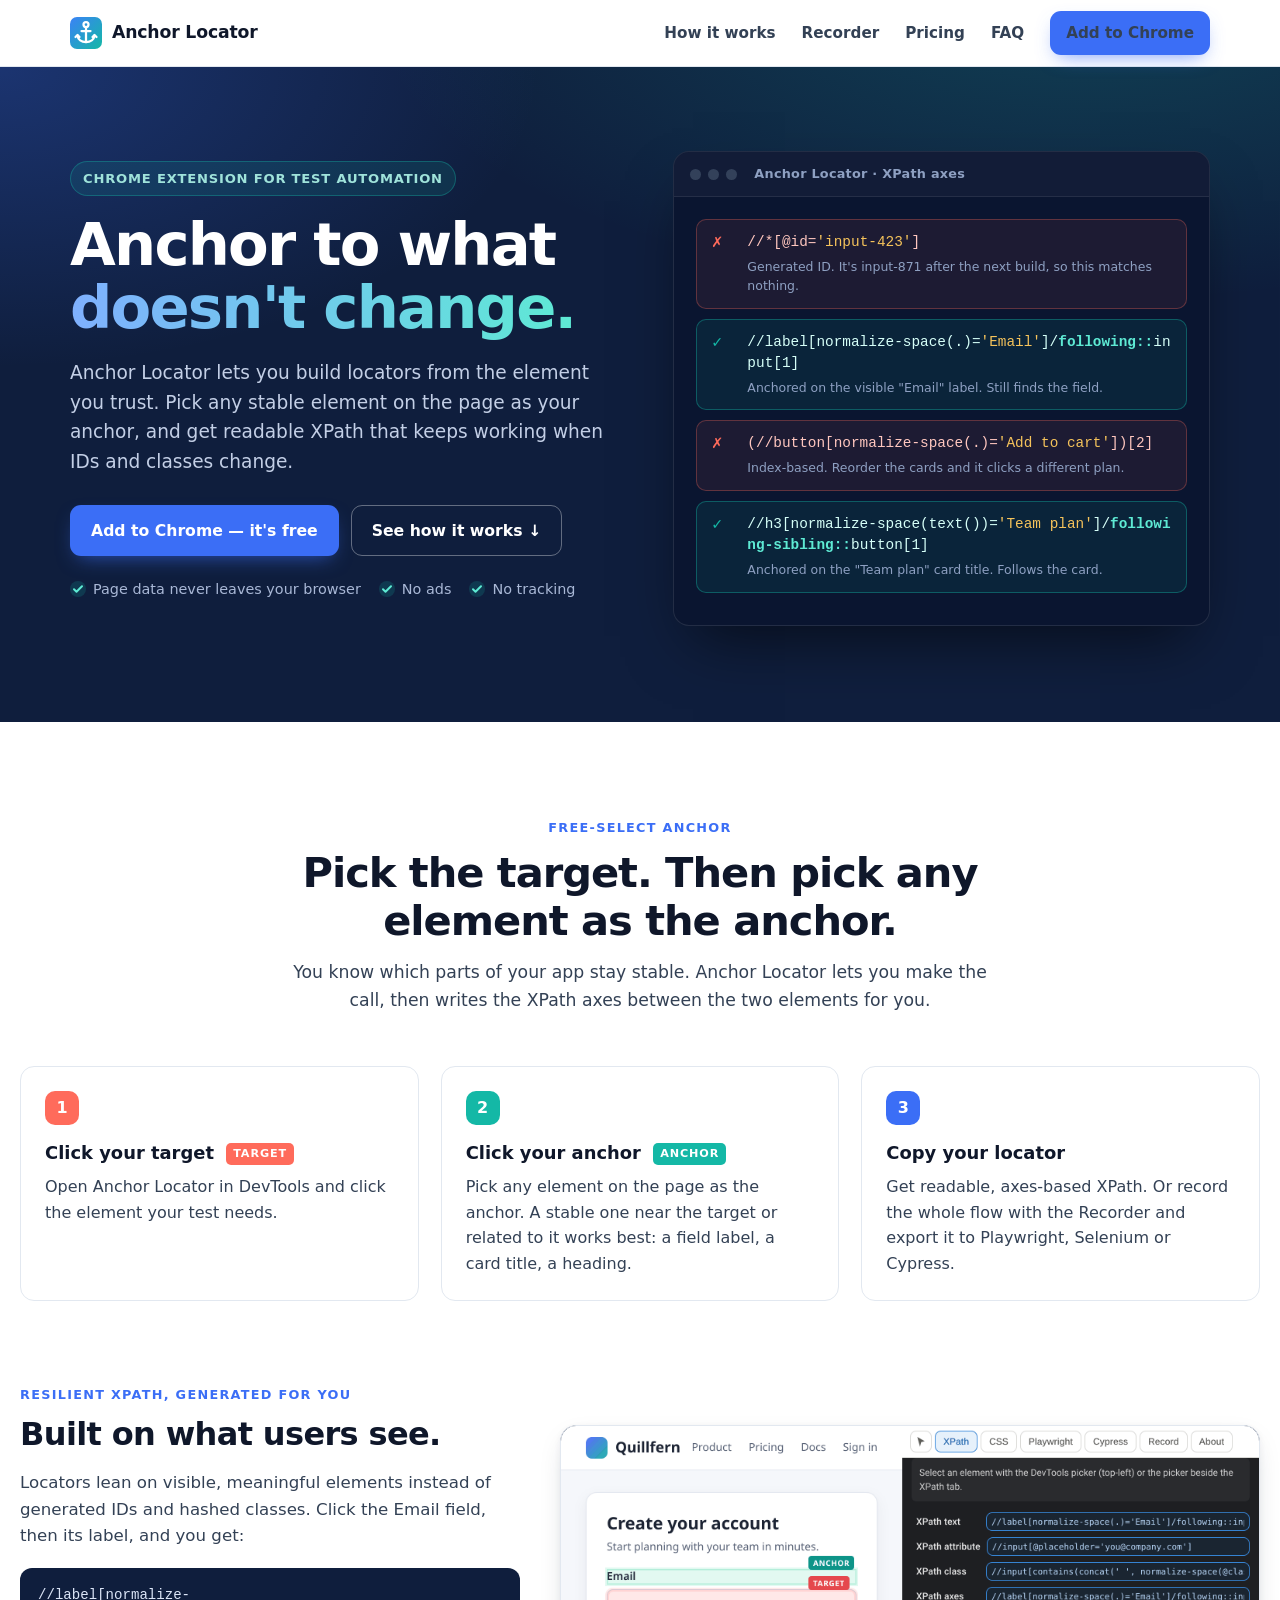
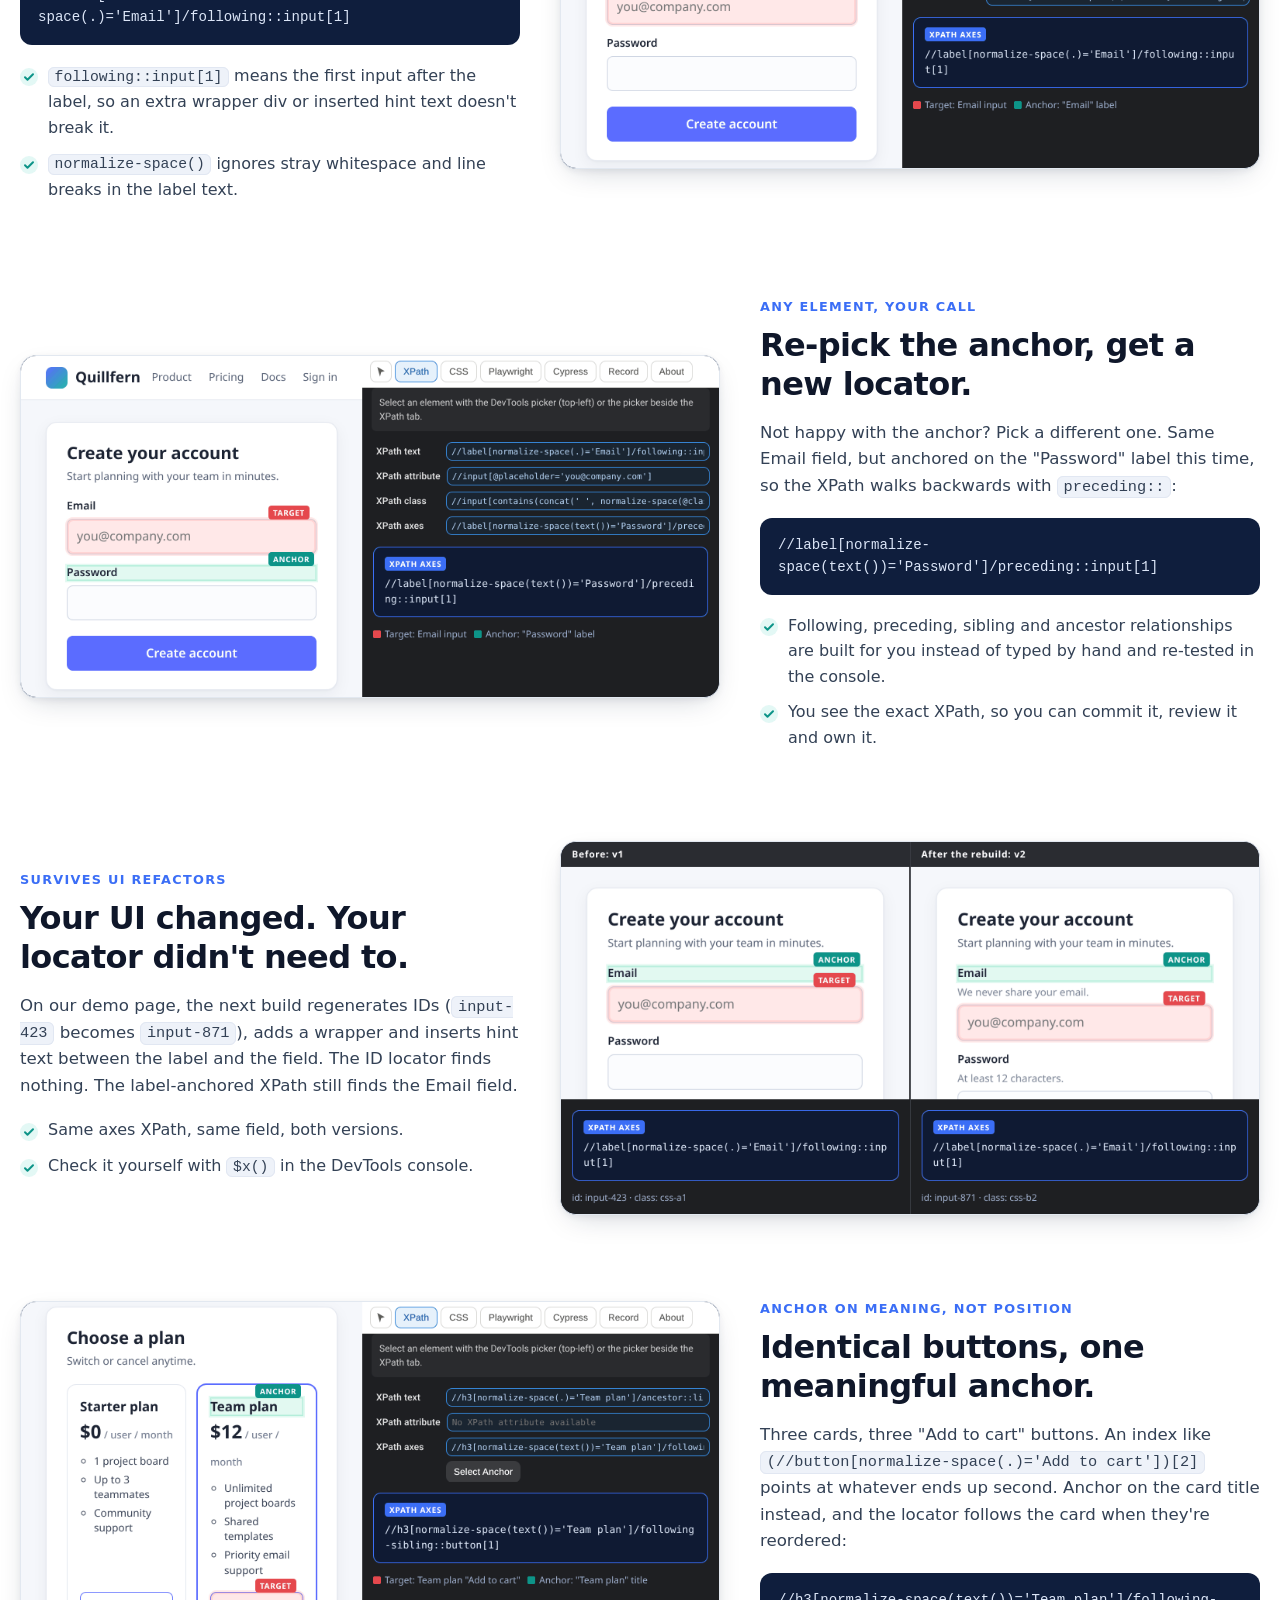
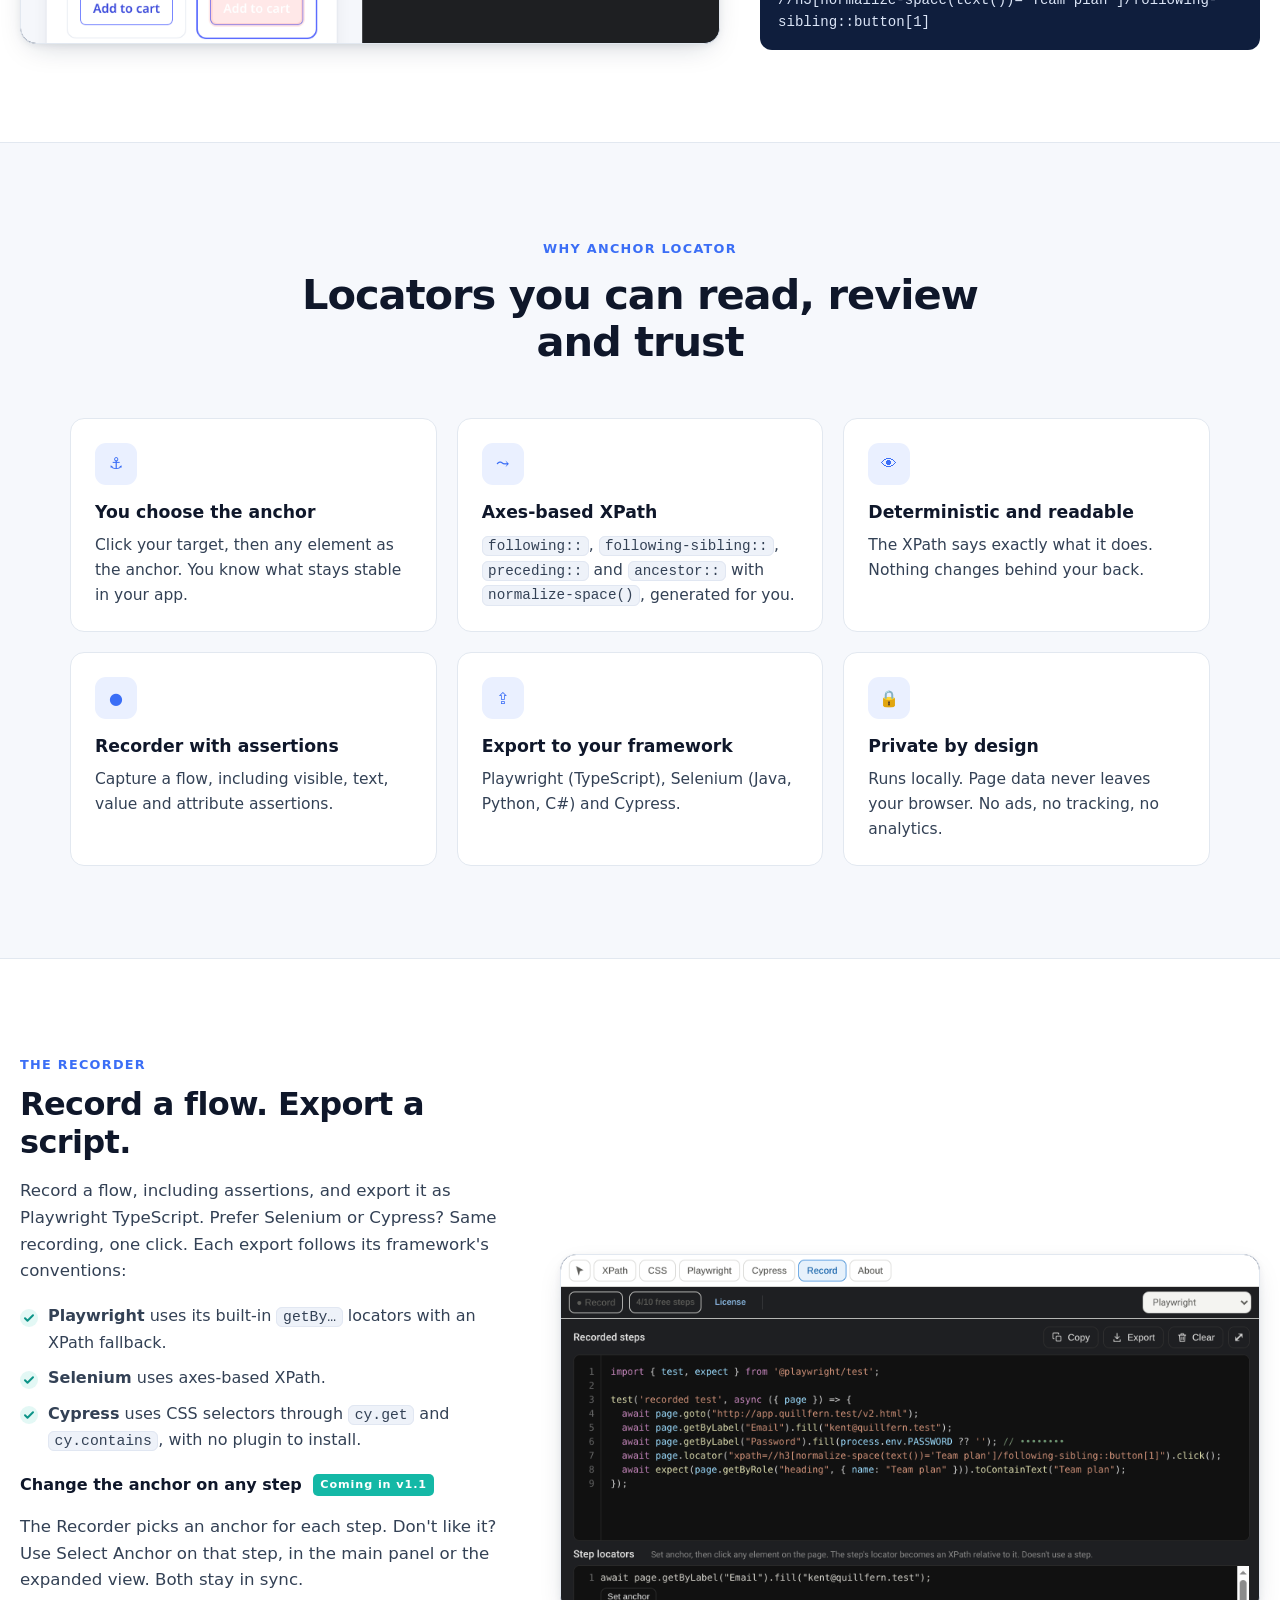
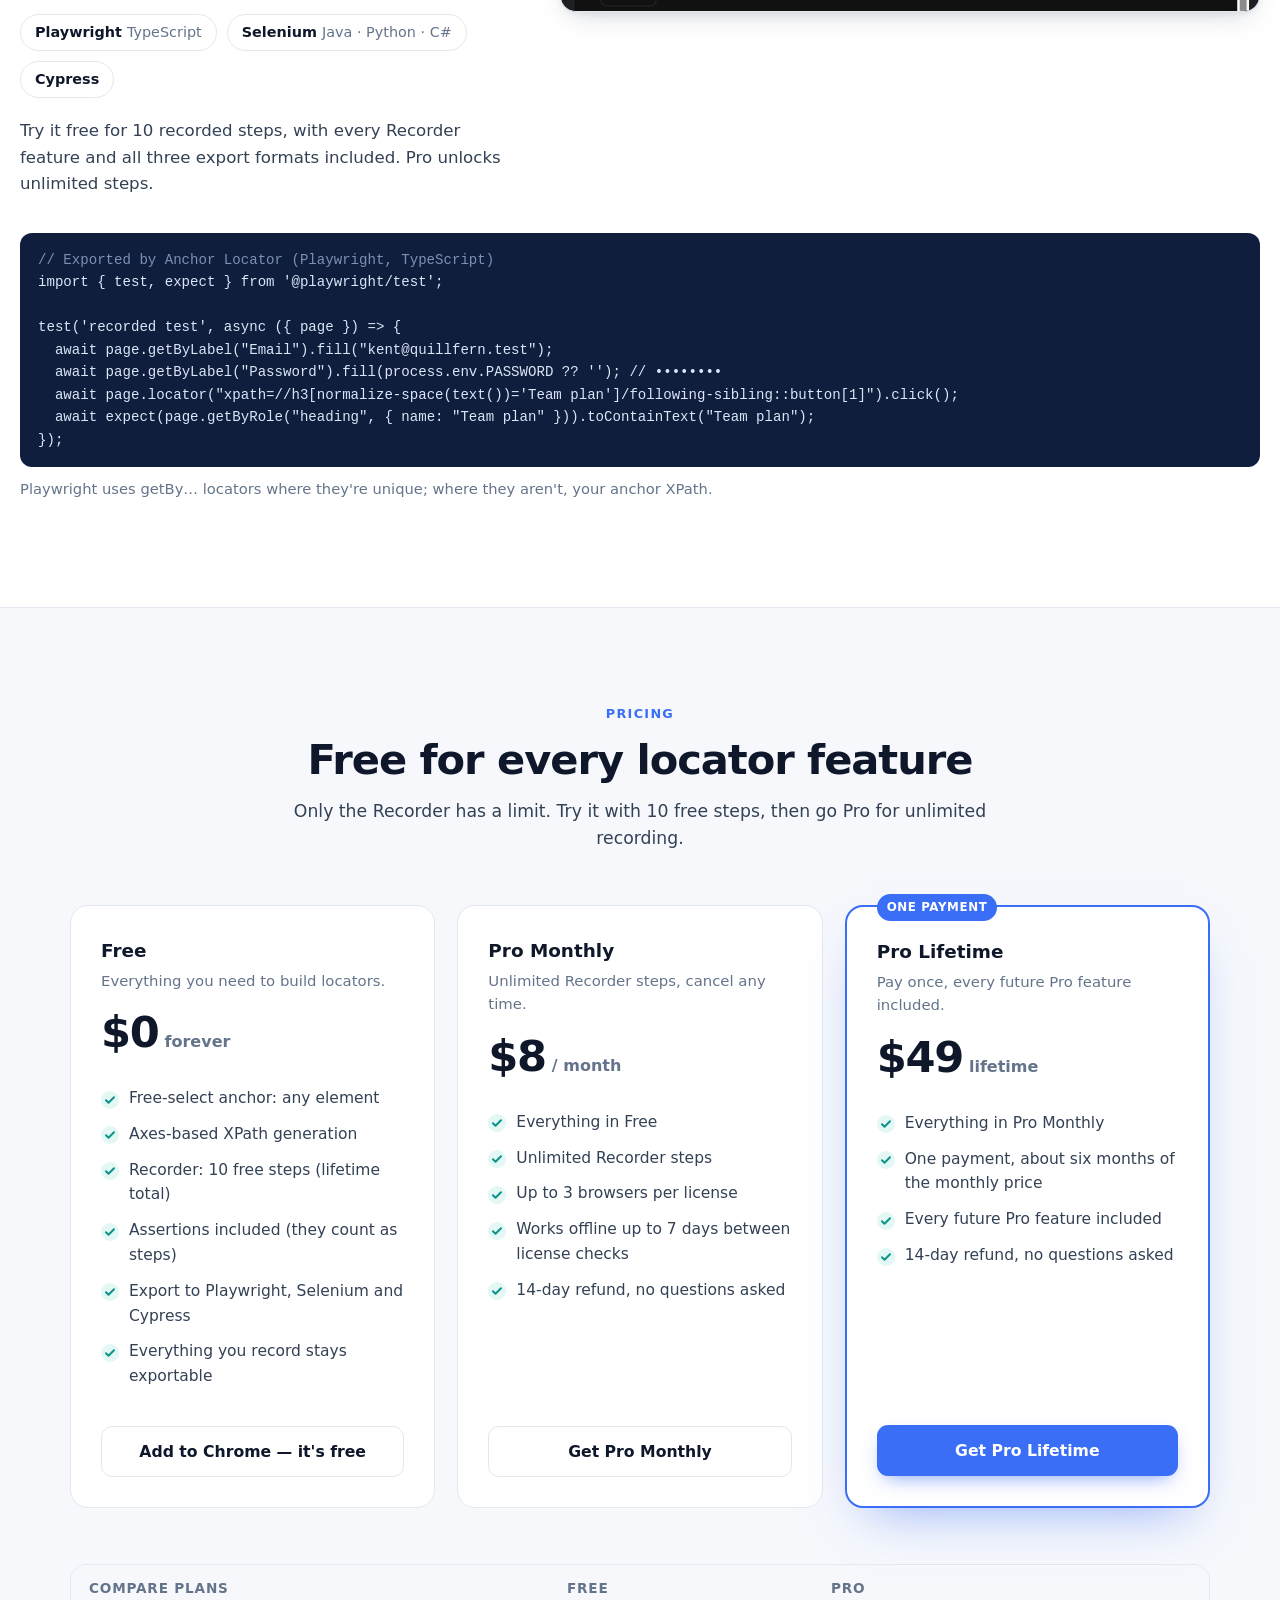
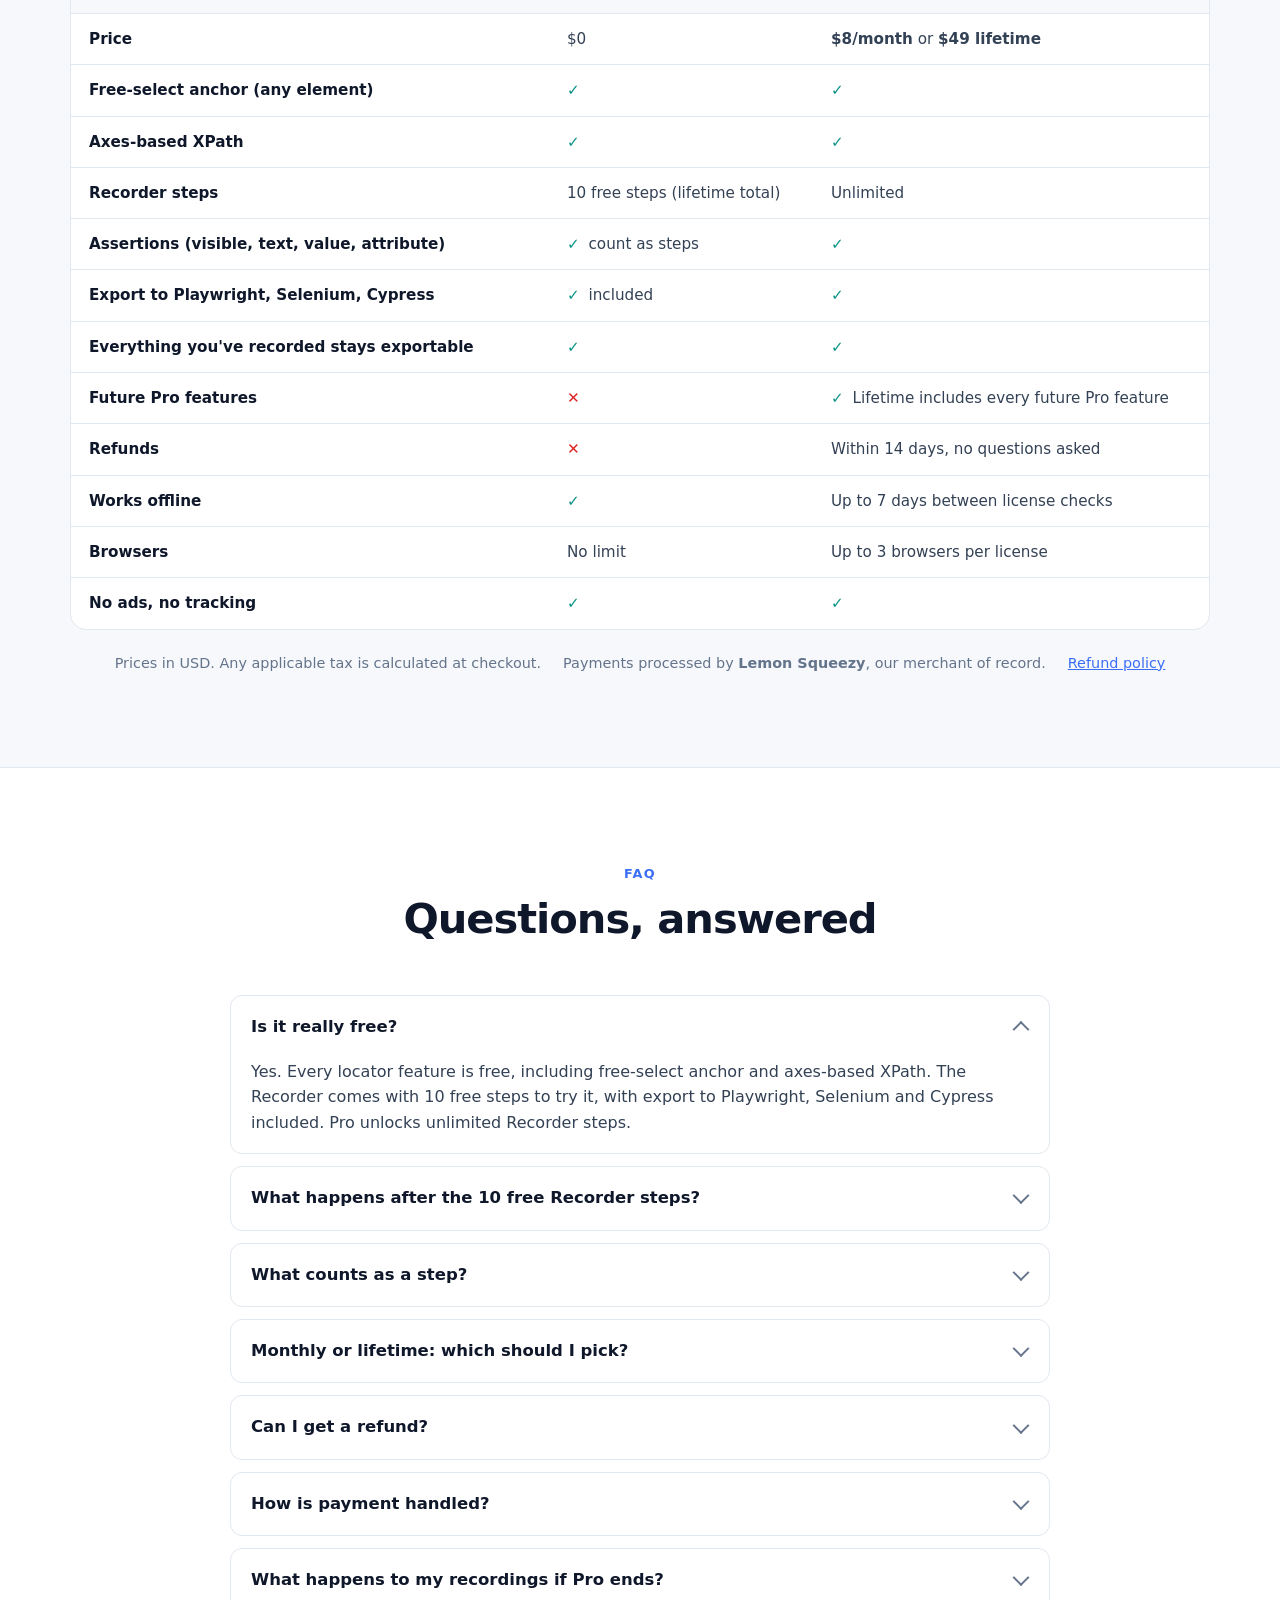
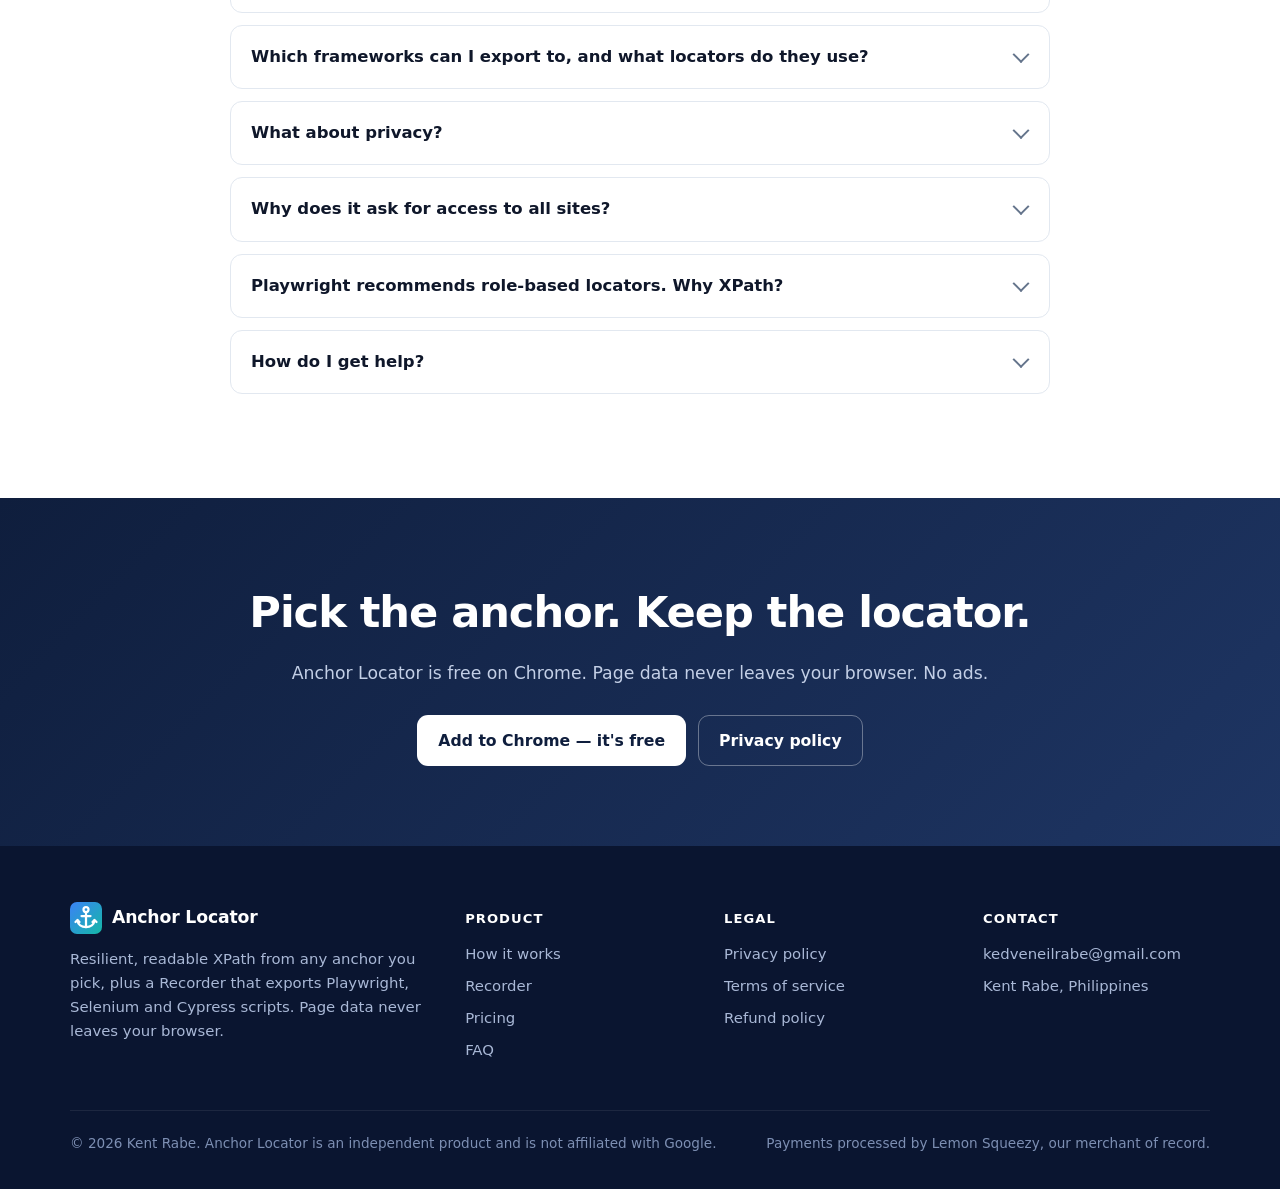
==== commit 0363bb0a: "Simplify code example comment" ====
--- a/index.html
+++ b/index.html
@@ -167,7 +167,7 @@
       </div>
       <figure class="shot shot-side"><a href="assets/ui-recorder.png" target="_blank" rel="noopener" title="Open full size"><img src="assets/ui-recorder.png" loading="lazy" width="1800" height="916" alt="Recorder panel showing a recorded flow exported as Playwright TypeScript"></a></figure>
     </div>
-    <div class="codeblock" aria-label="Excerpt of a real Playwright TypeScript export"><span class="c">// Excerpt from a real Playwright (TypeScript) export</span>
+    <div class="codeblock" aria-label="Excerpt of a real Playwright TypeScript export"><span class="c">// Exported by Anchor Locator (Playwright, TypeScript)</span>
 import { test, expect } from '@playwright/test';
 
 test('recorded test', async ({ page }) =&gt; {
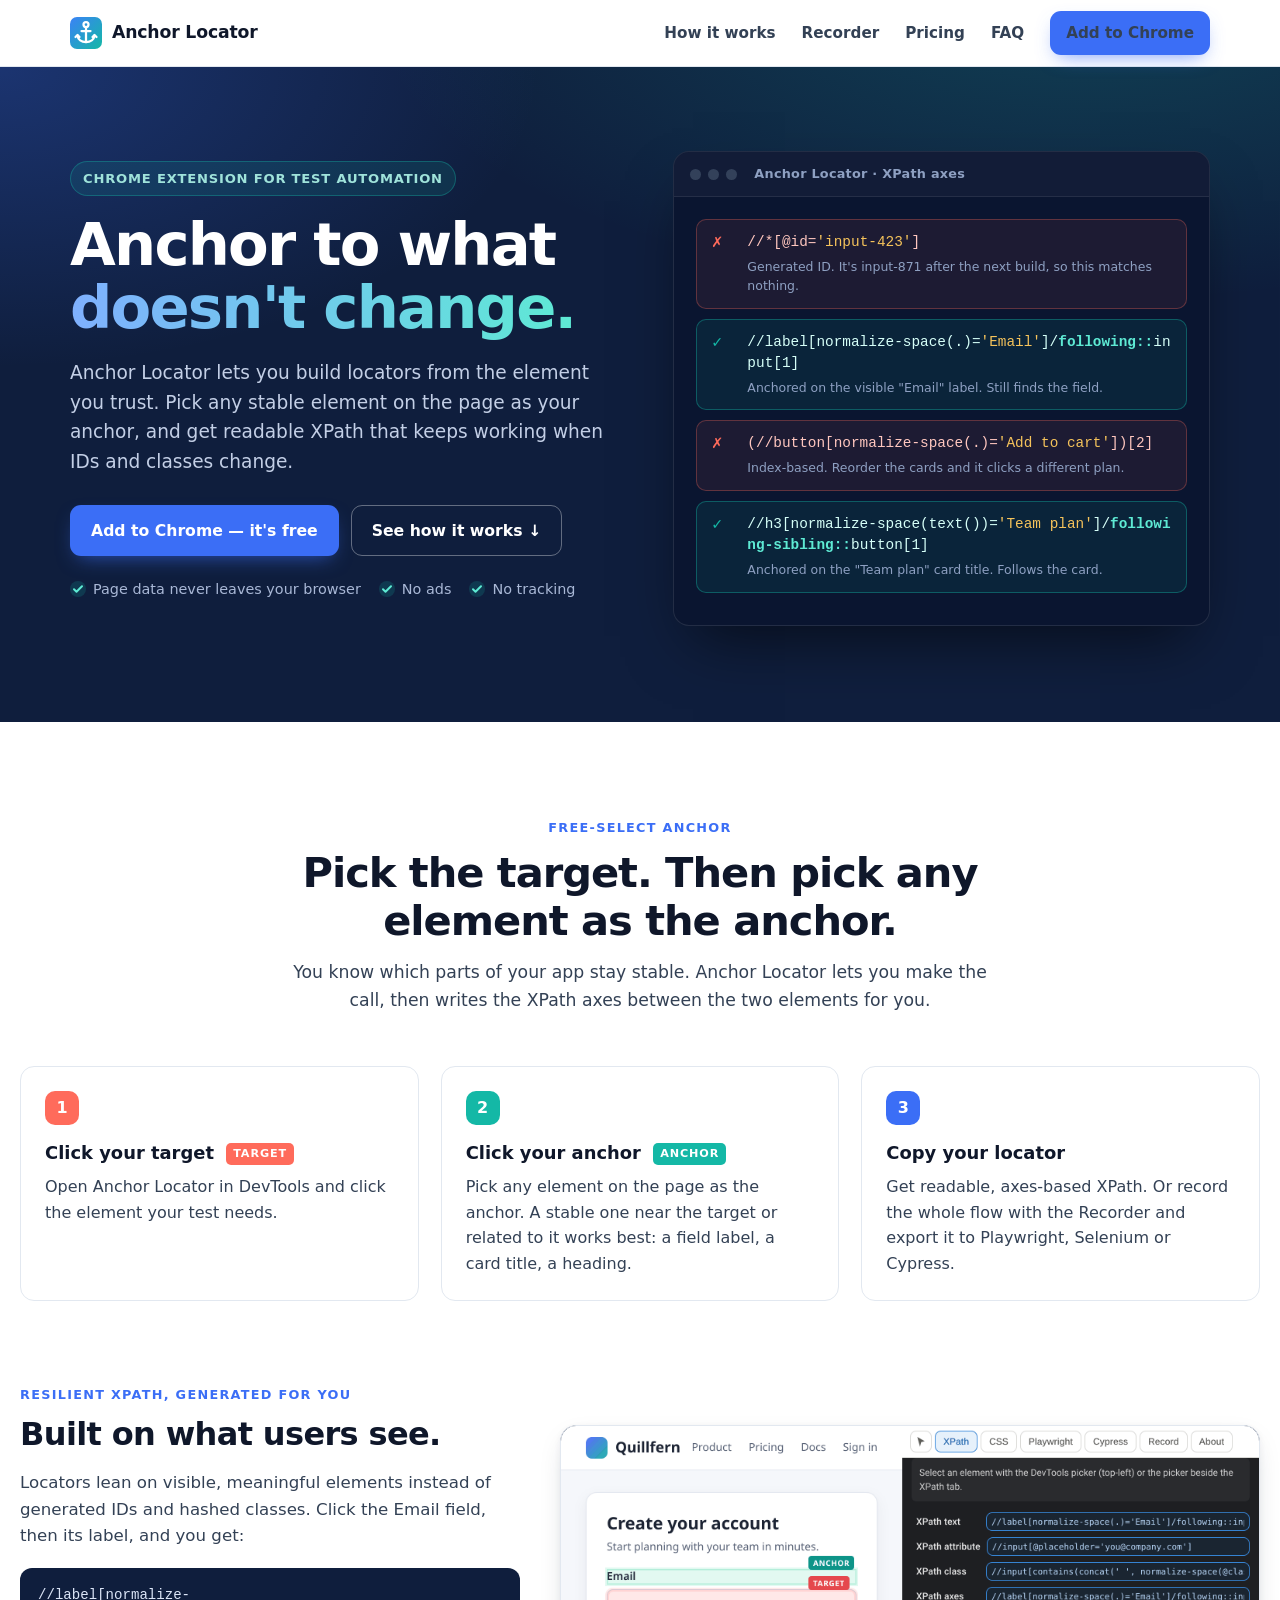
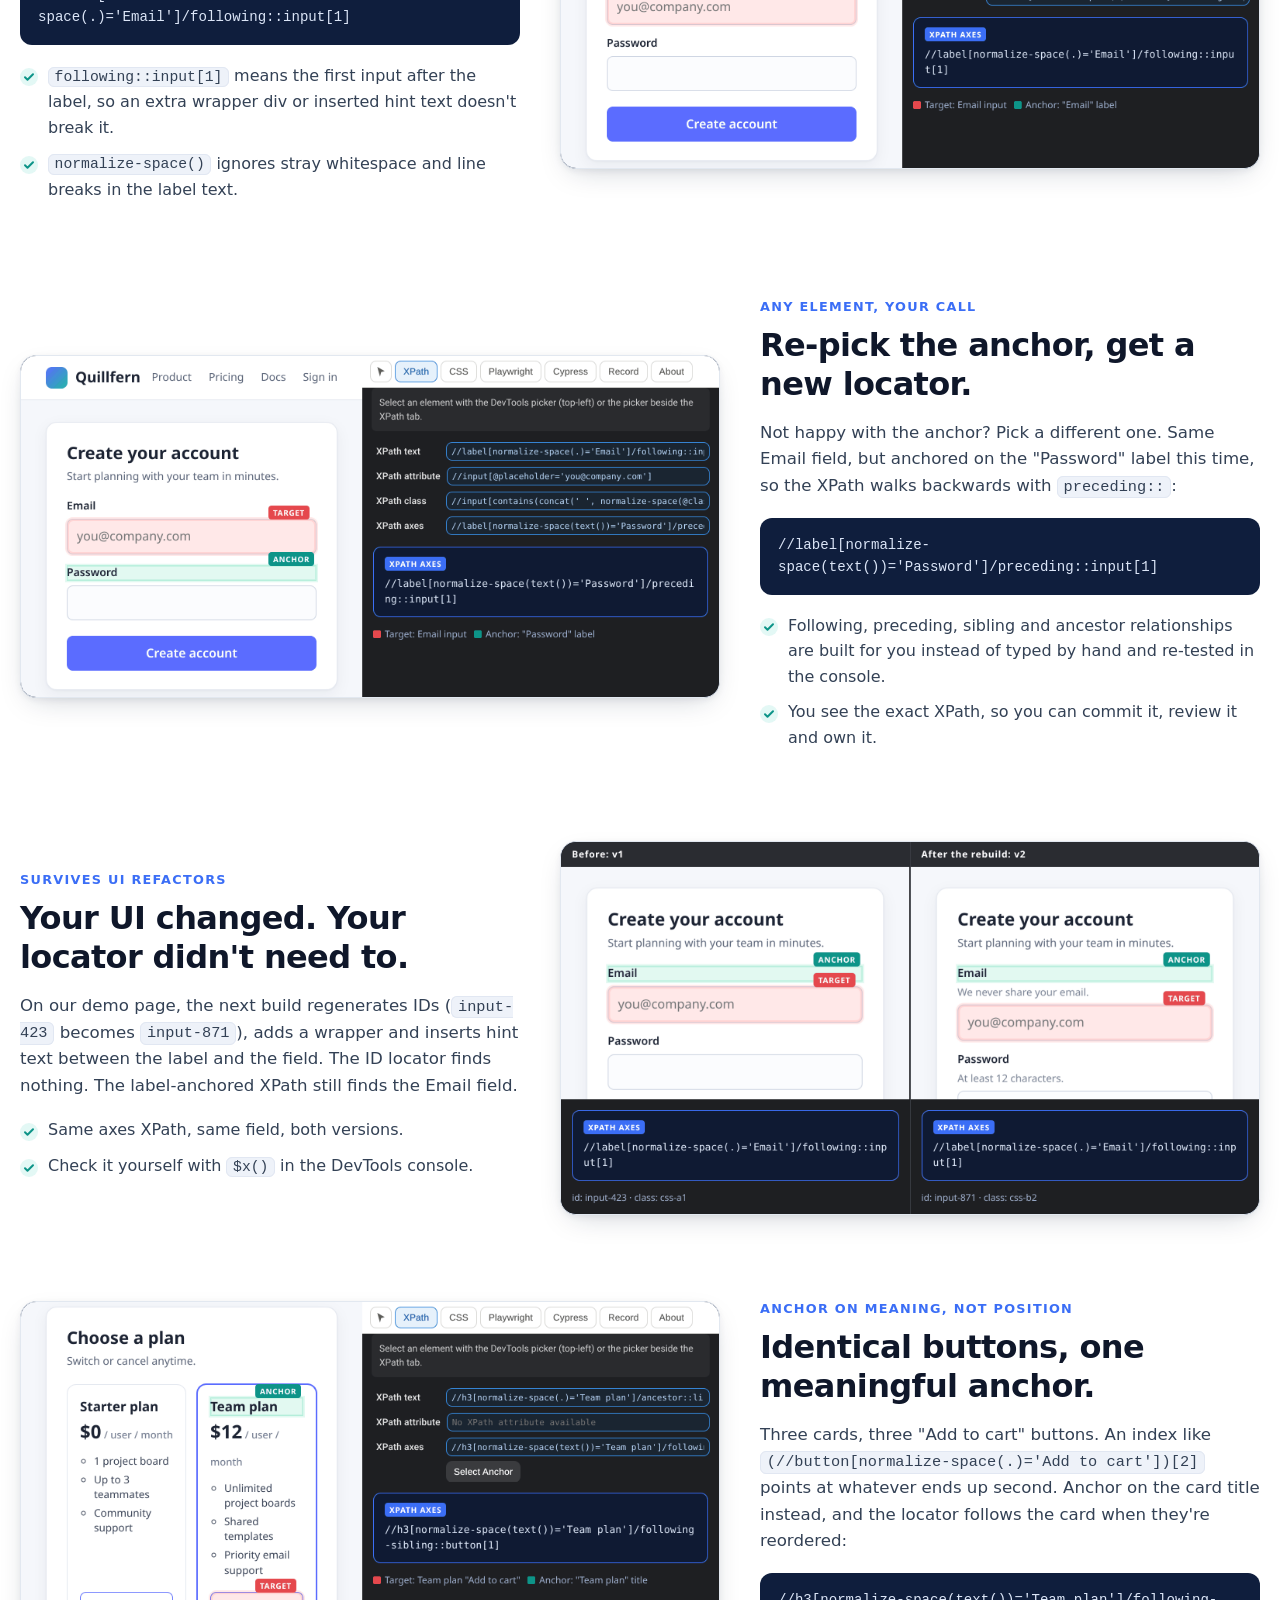
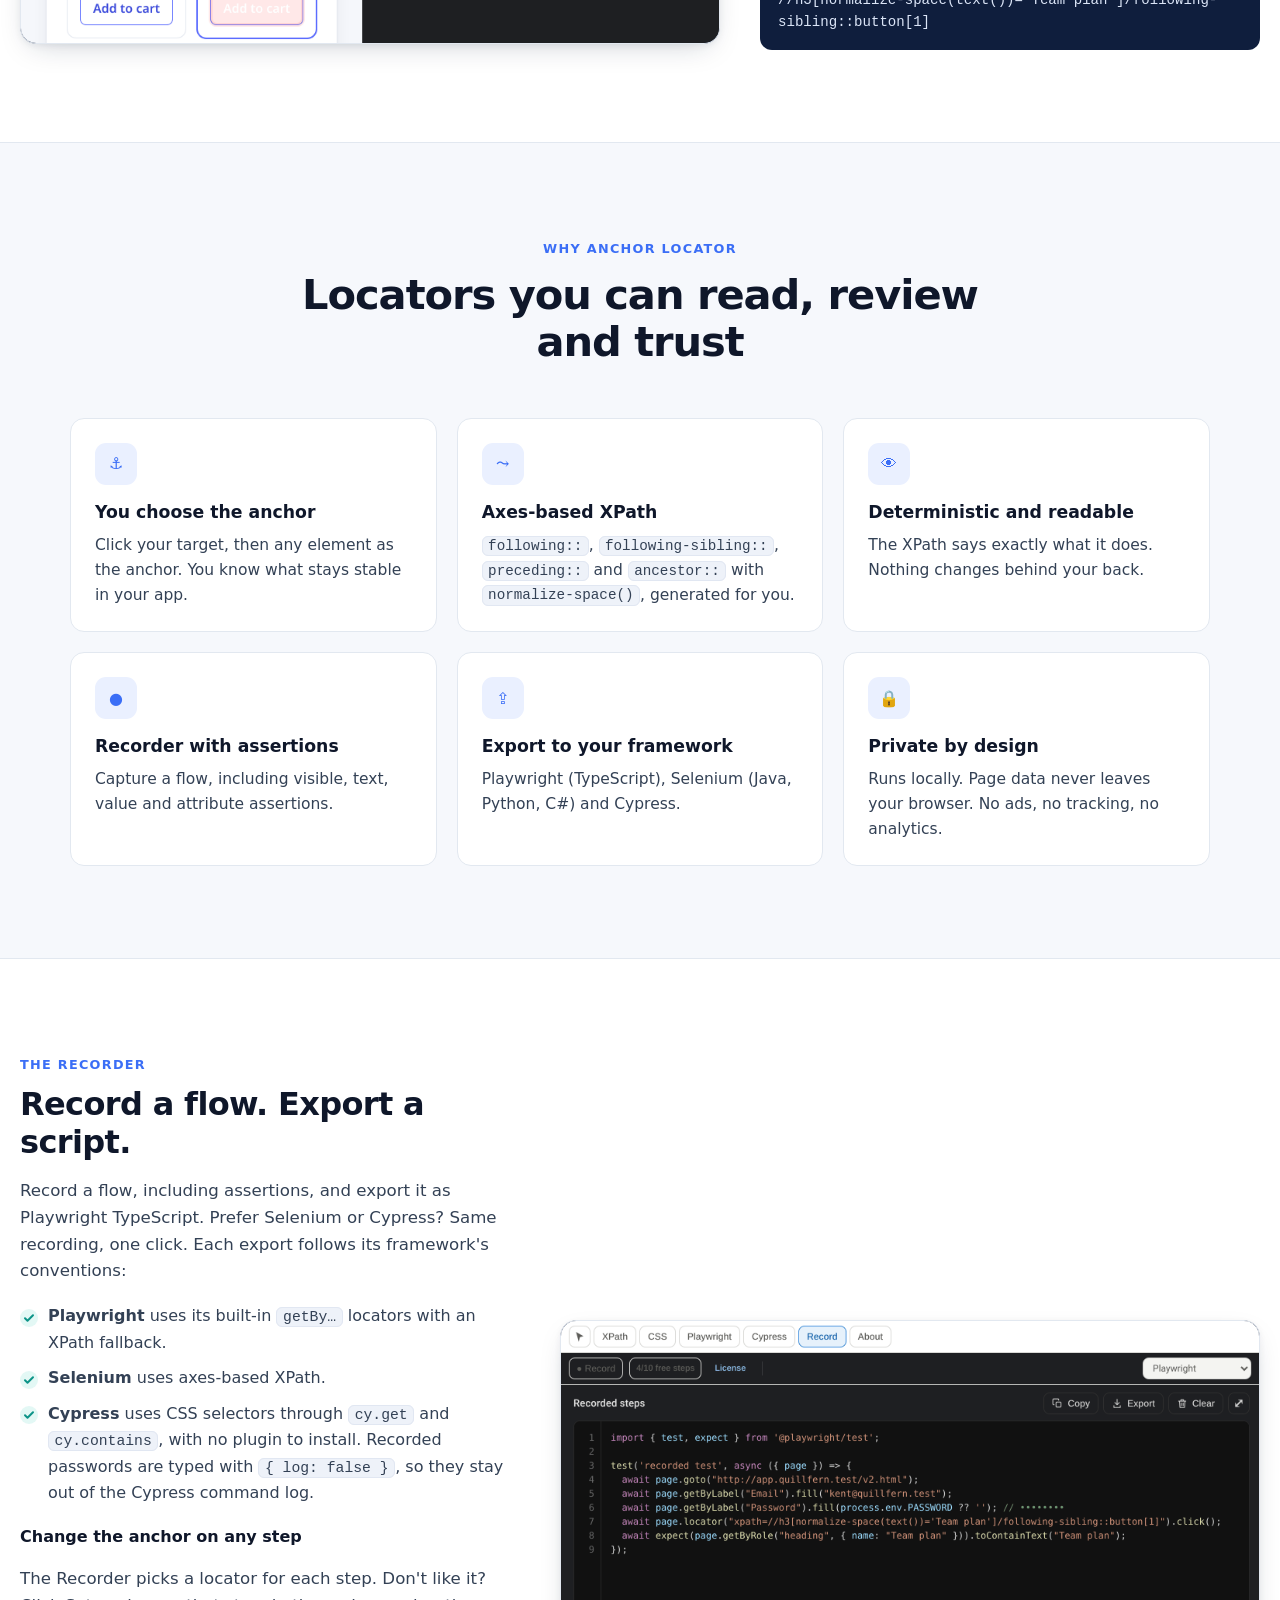
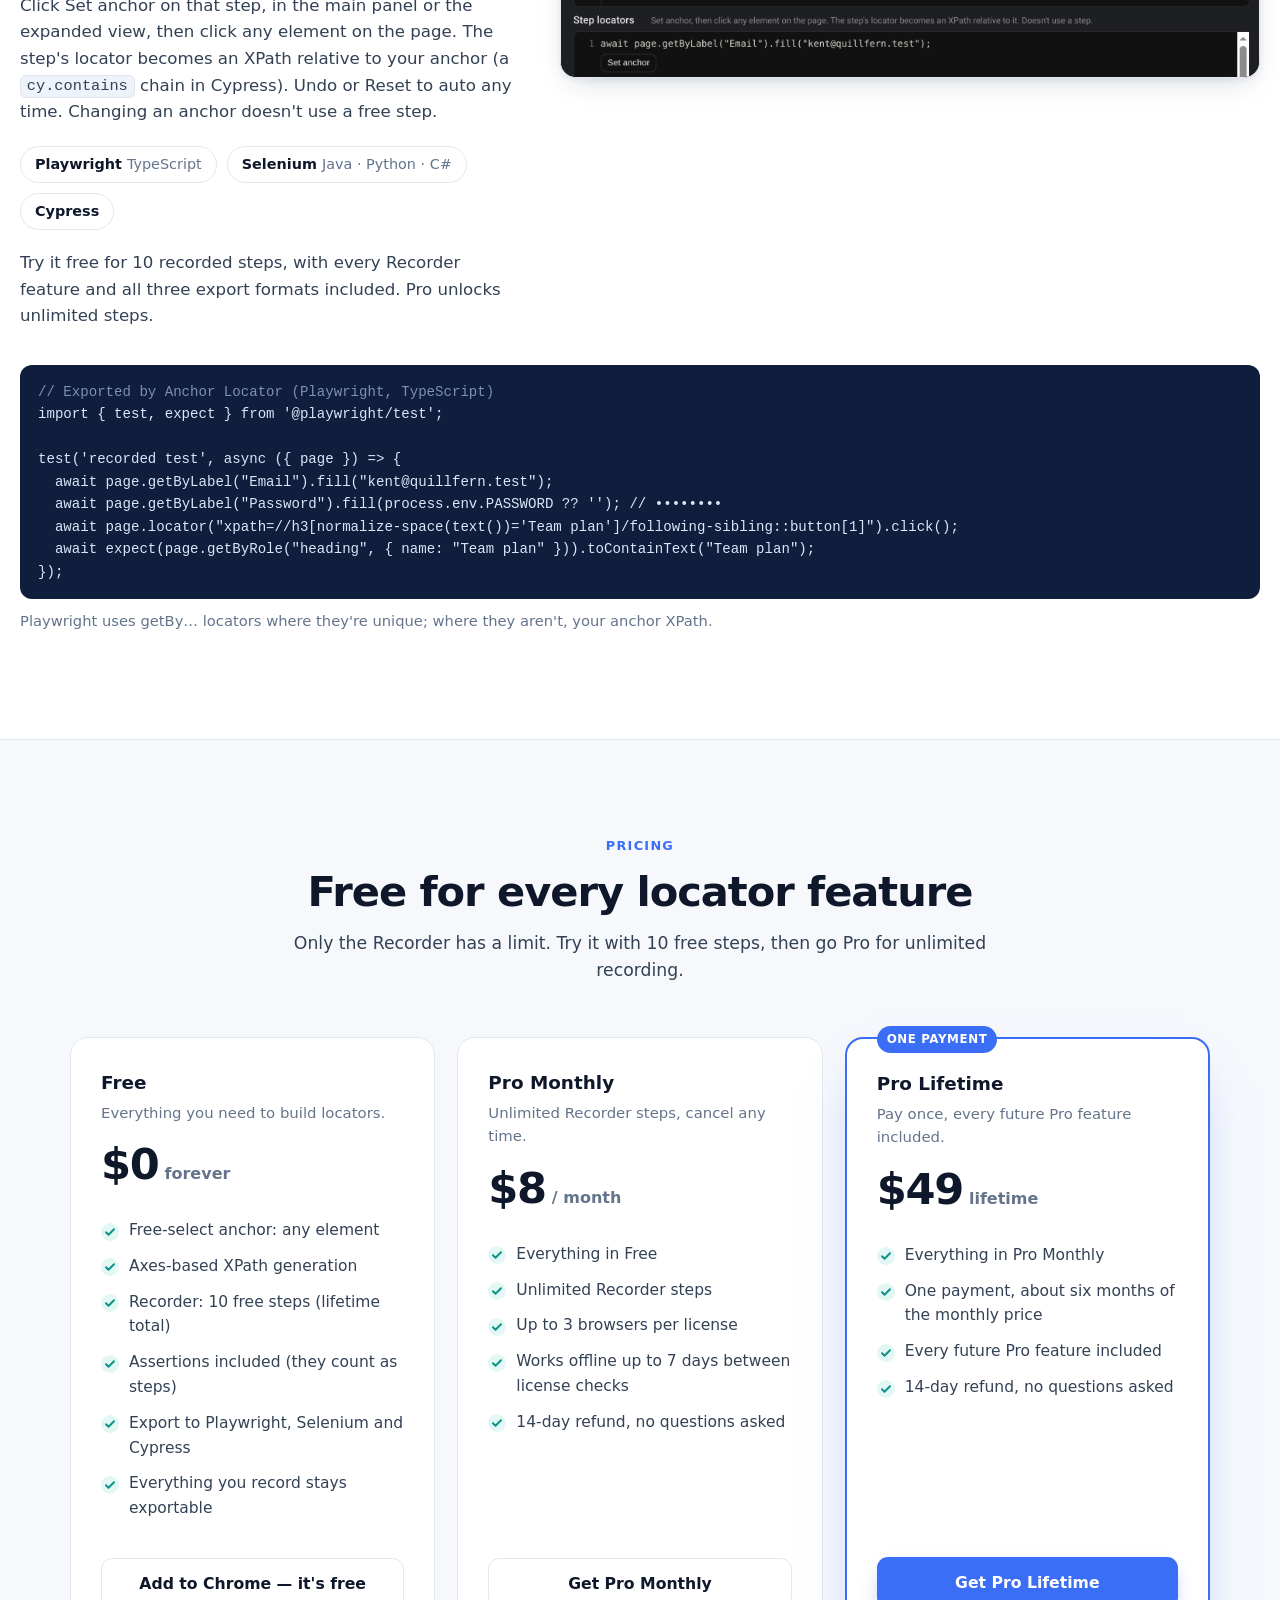
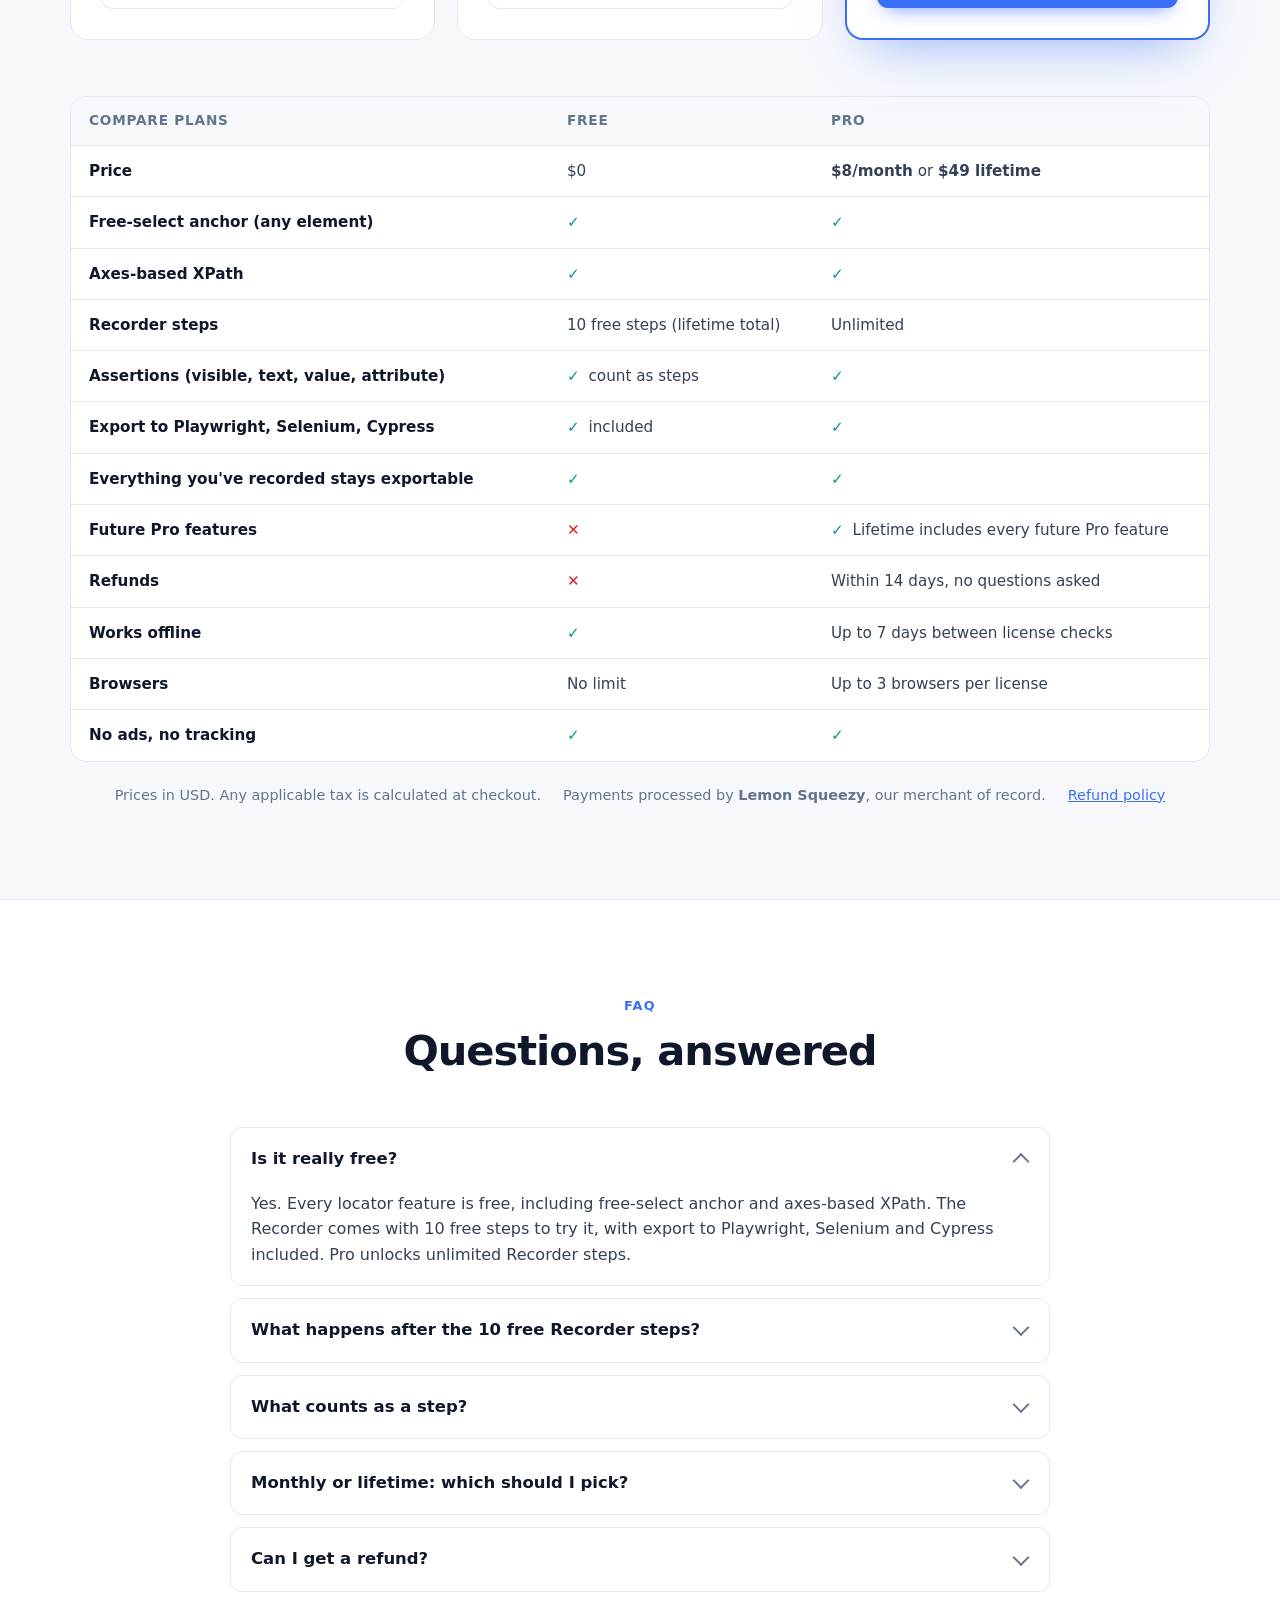
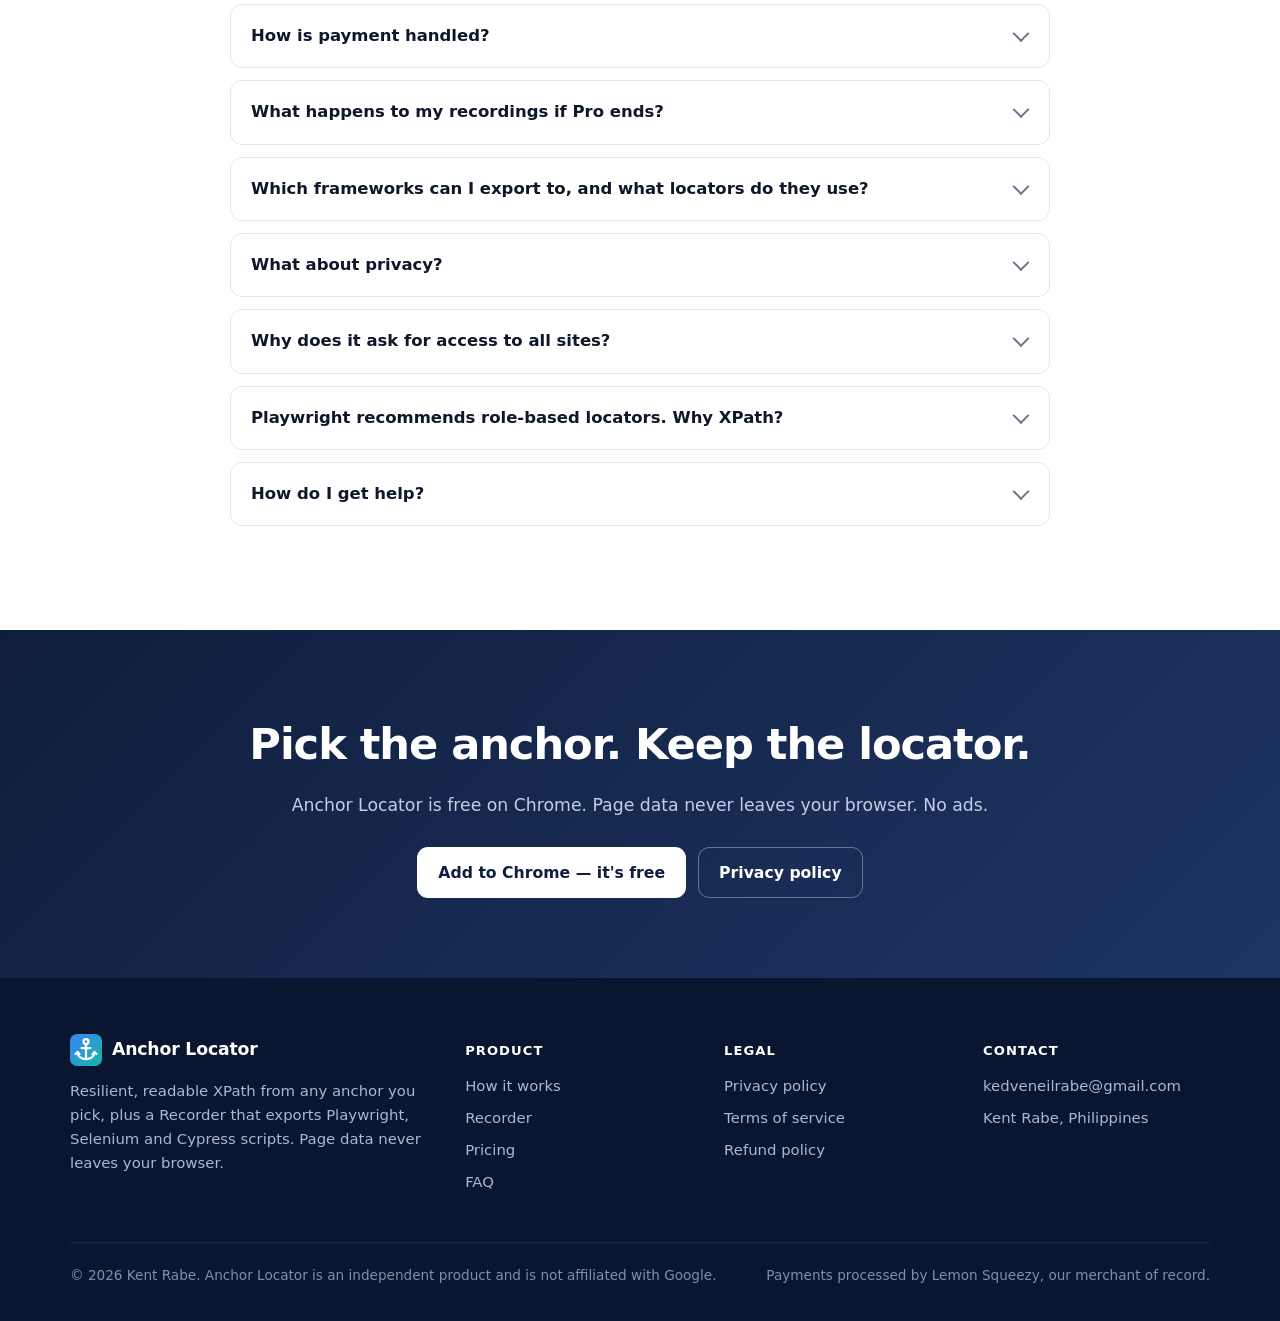
==== commit 66094bc0: "Merge main (CWS links, live buy buttons) into v1.1 privacy branch; match Recorder copy to 1.1.0" ====
--- a/index.html
+++ b/index.html
@@ -28,8 +28,7 @@
       <a href="#recorder">Recorder</a>
       <a href="#pricing">Pricing</a>
       <a href="#faq">FAQ</a>
-      <!-- TODO: Chrome Web Store URL. Point this "Add to Chrome" button at the listing once it is live. -->
-      <a class="btn btn-primary btn-sm" href="#pricing">Add to Chrome</a>
+      <a class="btn btn-primary btn-sm" href="https://chromewebstore.google.com/detail/blaibbahmbkdkdgkabjlbpgdcldlmadg" target="_blank" rel="noopener">Add to Chrome</a>
     </nav>
   </div>
 </header>
@@ -42,8 +41,7 @@
       <h1>Anchor to what <span class="hl">doesn't change.</span></h1>
       <p class="lead">Anchor Locator lets you build locators from the element you trust. Pick any stable element on the page as your anchor, and get readable XPath that keeps working when IDs and classes change.</p>
       <div class="cta-row">
-        <!-- TODO: Chrome Web Store URL. "Add to Chrome" must point at the listing once live; harmless #pricing anchor for now. -->
-<a class="btn btn-primary" href="#pricing">Add to Chrome — it's free</a>
+<a class="btn btn-primary" href="https://chromewebstore.google.com/detail/blaibbahmbkdkdgkabjlbpgdcldlmadg" target="_blank" rel="noopener">Add to Chrome — it's free</a>
         <a class="btn btn-outline-light" href="#how">See how it works ↓</a>
       </div>
       <ul class="trust">
@@ -158,10 +156,10 @@
         <ul>
           <li><strong>Playwright</strong> uses its built-in <code>getBy…</code> locators with an XPath fallback.</li>
           <li><strong>Selenium</strong> uses axes-based XPath.</li>
-          <li><strong>Cypress</strong> uses CSS selectors through <code>cy.get</code> and <code>cy.contains</code>, with no plugin to install.</li>
-        </ul>
-        <h4 style="margin:18px 0 6px">Change the anchor on any step <span class="tag a">Coming in v1.1</span></h4>
-        <p>The Recorder picks an anchor for each step. Don't like it? Use Select Anchor on that step, in the main panel or the expanded view. Both stay in sync.</p>
+          <li><strong>Cypress</strong> uses CSS selectors through <code>cy.get</code> and <code>cy.contains</code>, with no plugin to install. Recorded passwords are typed with <code>{ log: false }</code>, so they stay out of the Cypress command log.</li>
+        </ul>
+        <h4 style="margin:18px 0 6px">Change the anchor on any step</h4>
+        <p>The Recorder picks a locator for each step. Don't like it? Click Set anchor on that step, in the main panel or the expanded view, then click any element on the page. The step's locator becomes an XPath relative to your anchor (a <code>cy.contains</code> chain in Cypress). Undo or Reset to auto any time. Changing an anchor doesn't use a free step.</p>
         <div class="fw"><span>Playwright <em>TypeScript</em></span><span>Selenium <em>Java · Python · C#</em></span><span>Cypress</span></div>
         <p style="margin-top:20px">Try it free for 10 recorded steps, with every Recorder feature and all three export formats included. Pro unlocks unlimited steps.</p>
       </div>
@@ -200,8 +198,7 @@
           <li>Export to Playwright, Selenium and Cypress</li>
           <li>Everything you record stays exportable</li>
         </ul>
-        <!-- TODO: Chrome Web Store URL. "Add to Chrome" must point at the listing once live; harmless #pricing anchor for now. -->
-<a class="btn btn-ghost btn-block" href="#pricing">Add to Chrome — it's free</a>
+<a class="btn btn-ghost btn-block" href="https://chromewebstore.google.com/detail/blaibbahmbkdkdgkabjlbpgdcldlmadg" target="_blank" rel="noopener">Add to Chrome — it's free</a>
       </div>
       <div class="plan">
         <h3>Pro Monthly</h3>
@@ -214,8 +211,7 @@
           <li>Works offline up to 7 days between license checks</li>
           <li>14-day refund, no questions asked</li>
         </ul>
-        <!-- TODO: checkout URL. Replace #pricing with the Lemon Squeezy checkout link for this plan. Does not purchase anything yet. -->
-<a class="btn btn-ghost btn-block" href="#pricing">Get Pro Monthly</a>
+        <a class="btn btn-ghost btn-block" href="https://anchorlocator.lemonsqueezy.com/checkout/buy/556dce0d-5899-450f-9603-64f5c2063c1e" rel="noopener">Get Pro Monthly</a>
       </div>
       <div class="plan featured">
         <span class="badge">One payment</span>
@@ -228,8 +224,7 @@
           <li>Every future Pro feature included</li>
           <li>14-day refund, no questions asked</li>
         </ul>
-        <!-- TODO: checkout URL. Replace #pricing with the Lemon Squeezy checkout link for this plan. Does not purchase anything yet. -->
-<a class="btn btn-primary btn-block" href="#pricing">Get Pro Lifetime</a>
+        <a class="btn btn-primary btn-block" href="https://anchorlocator.lemonsqueezy.com/checkout/buy/31e232cc-ee20-471f-b88a-bc78eaacc360" rel="noopener">Get Pro Lifetime</a>
       </div>
     </div>
 
@@ -275,7 +270,7 @@
       <details><summary>How is payment handled?</summary><p>Payments are handled by Lemon Squeezy, our merchant of record, so your payment details go to Lemon Squeezy and never to us. After checkout you activate Pro in the extension with your license key.</p></details>
       <details><summary>What happens to my recordings if Pro ends?</summary><p>You keep them, and everything you've recorded stays exportable. New steps need an active Pro plan.</p></details>
       <details><summary>Which frameworks can I export to, and what locators do they use?</summary><p>Playwright (TypeScript), Selenium (Java, Python, C#) and Cypress. Each export follows its framework's conventions. Selenium uses axes-based XPath. Playwright uses its built-in <code>getBy…</code> locators with an XPath fallback. Cypress uses CSS selectors through <code>cy.get</code> and <code>cy.contains</code>, so there's no XPath plugin to install. The Recorder picks locators automatically, and you can change any step's anchor yourself, with the same free-select flow as the locator panel.</p></details>
-      <details><summary>What about privacy?</summary><p>The extension runs locally and page data never leaves your browser. There are no ads, no tracking and no analytics. The only network call is a license check with Lemon Squeezy, and only for Pro users. Details are in the <a href="privacy.html">privacy policy</a>.</p></details>
+      <details><summary>What about privacy?</summary><p>The extension runs locally and page data never leaves your browser. There are no ads, no tracking and no analytics. The only network call is a license check with Lemon Squeezy, and only for Pro users. Buy buttons in the extension add a fixed label to the checkout link naming which button you clicked, so we can learn which upgrade prompts work. It never includes personal or page data. Details are in the <a href="privacy.html">privacy policy</a>.</p></details>
       <details><summary>Why does it ask for access to all sites?</summary><p>The extension requests scripting, storage and access to all sites. All-sites access is what lets it build locators and record on whichever page you're testing, since that could be any URL. Storage keeps your recordings and settings in your browser (the free-step counter also syncs through Chrome Sync, if you use it).</p></details>
       <details><summary>Playwright recommends role-based locators. Why XPath?</summary><p>When role and test-id locators are available, use them (Playwright exports from the Recorder do). The locator panel is for when they aren't: icon buttons with no text, clickable divs, vendor widgets, and apps without test IDs.</p></details>
       <details><summary>How do I get help?</summary><p>Email <a href="mailto:kedveneilrabe@gmail.com">kedveneilrabe@gmail.com</a> and we'll get back to you.</p></details>
@@ -288,8 +283,7 @@
     <h2>Pick the anchor. Keep the locator.</h2>
     <p>Anchor Locator is free on Chrome. Page data never leaves your browser. No ads.</p>
     <div class="cta-row">
-      <!-- TODO: Chrome Web Store URL. "Add to Chrome" must point at the listing once live; harmless #pricing anchor for now. -->
-<a class="btn btn-light" href="#pricing">Add to Chrome — it's free</a>
+<a class="btn btn-light" href="https://chromewebstore.google.com/detail/blaibbahmbkdkdgkabjlbpgdcldlmadg" target="_blank" rel="noopener">Add to Chrome — it's free</a>
       <a class="btn btn-outline-light" href="privacy.html">Privacy policy</a>
     </div>
   </div>
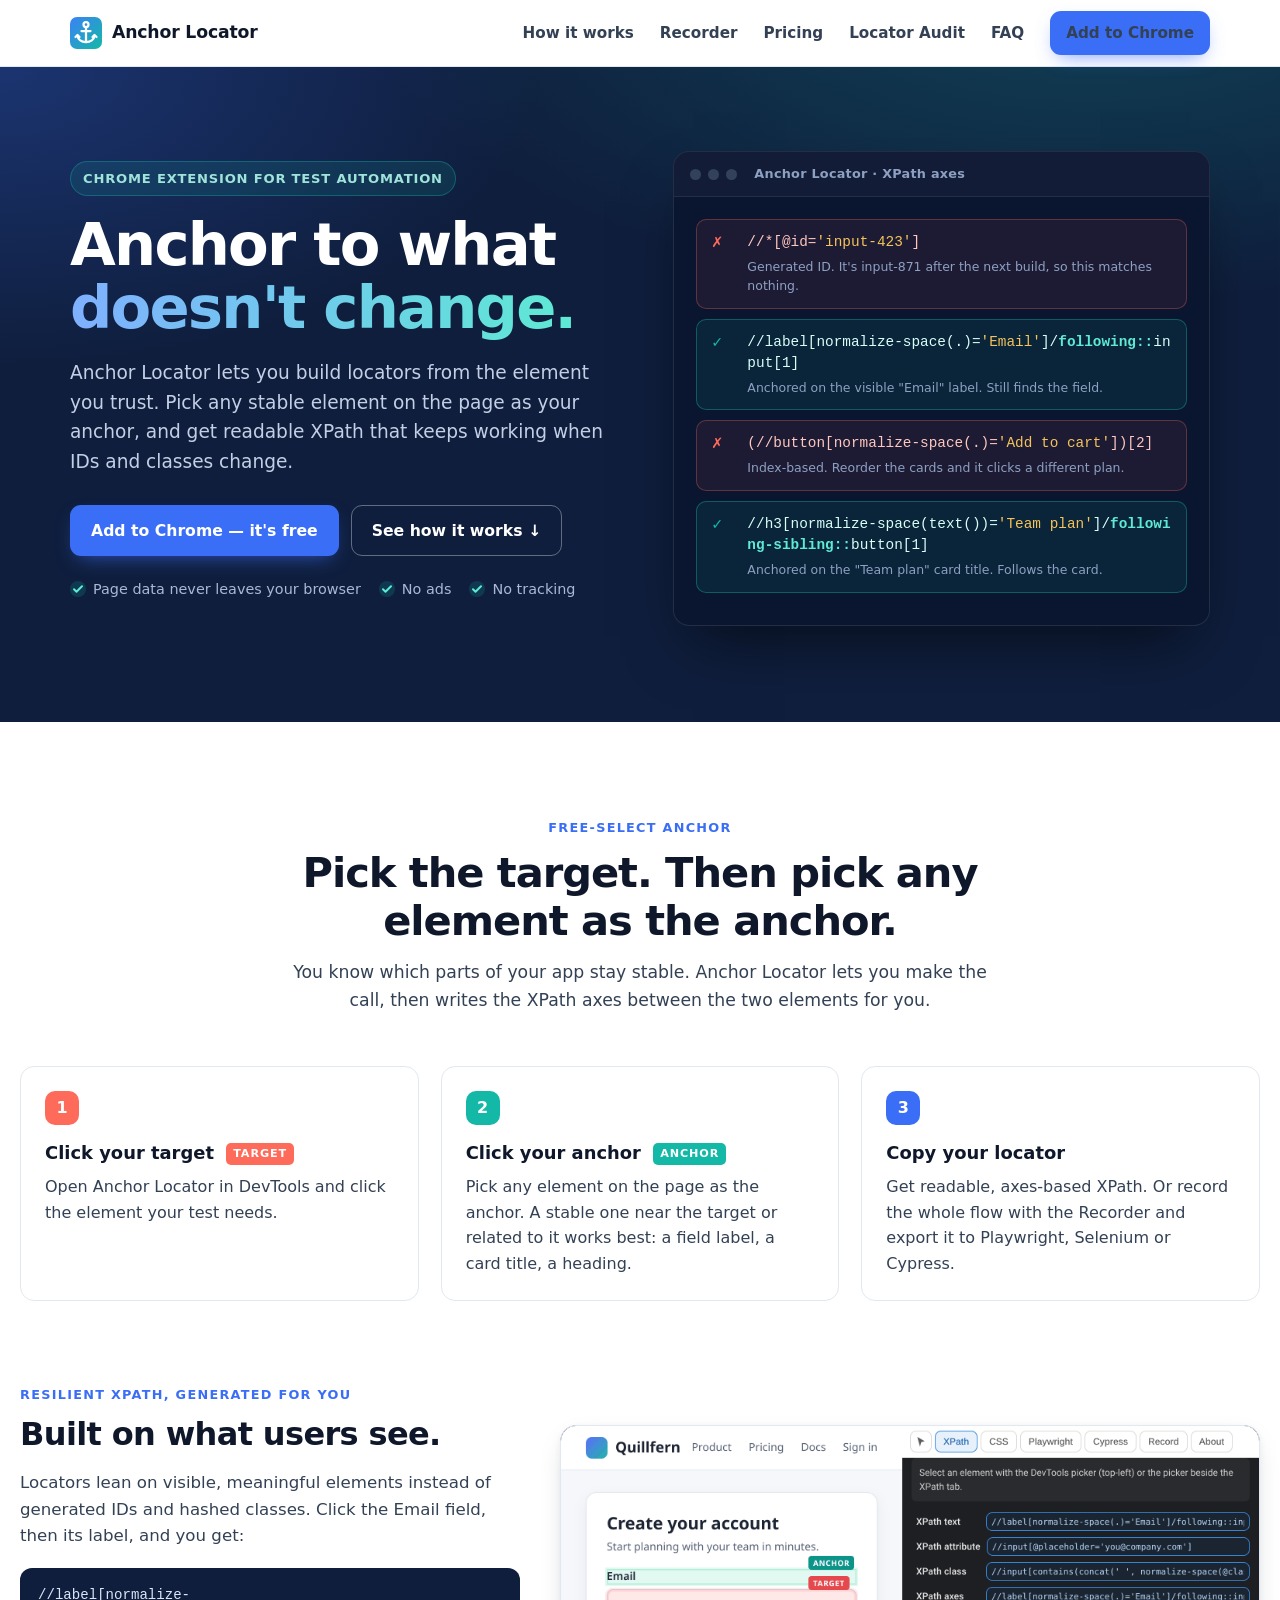
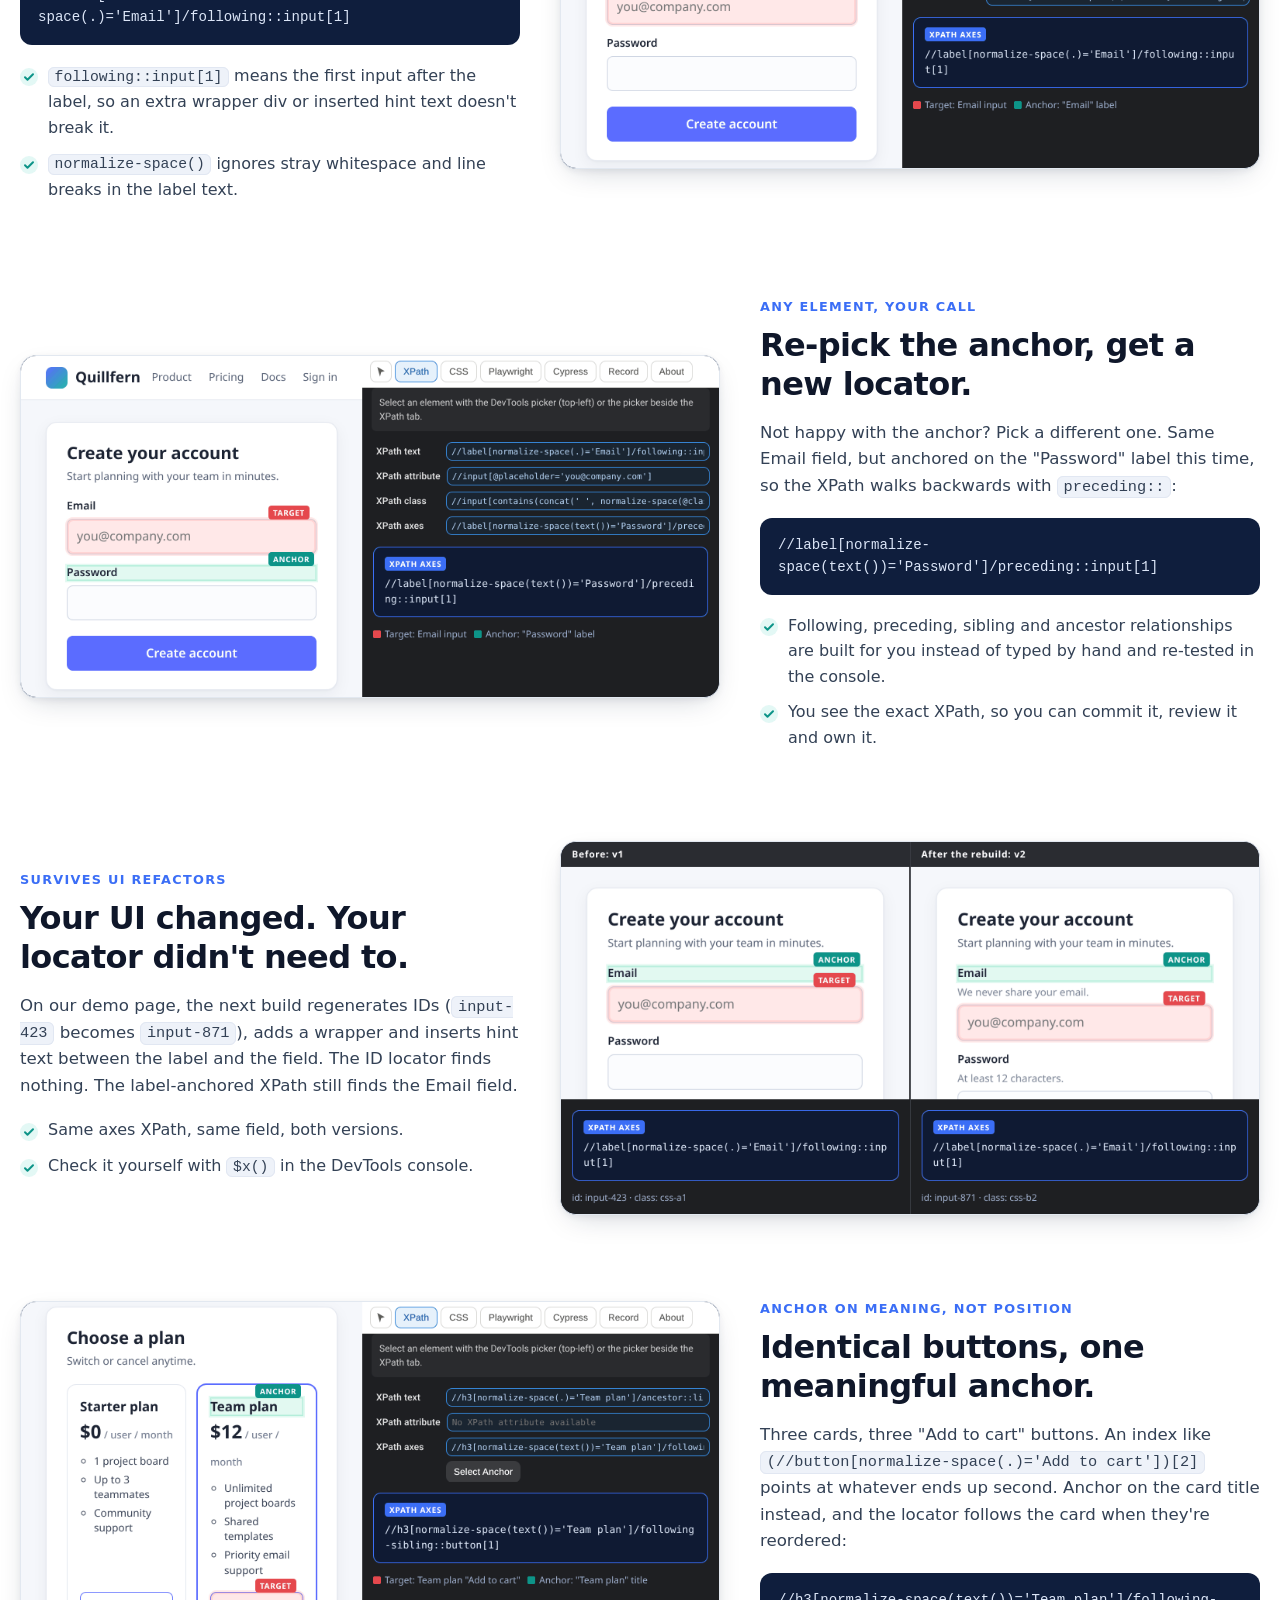
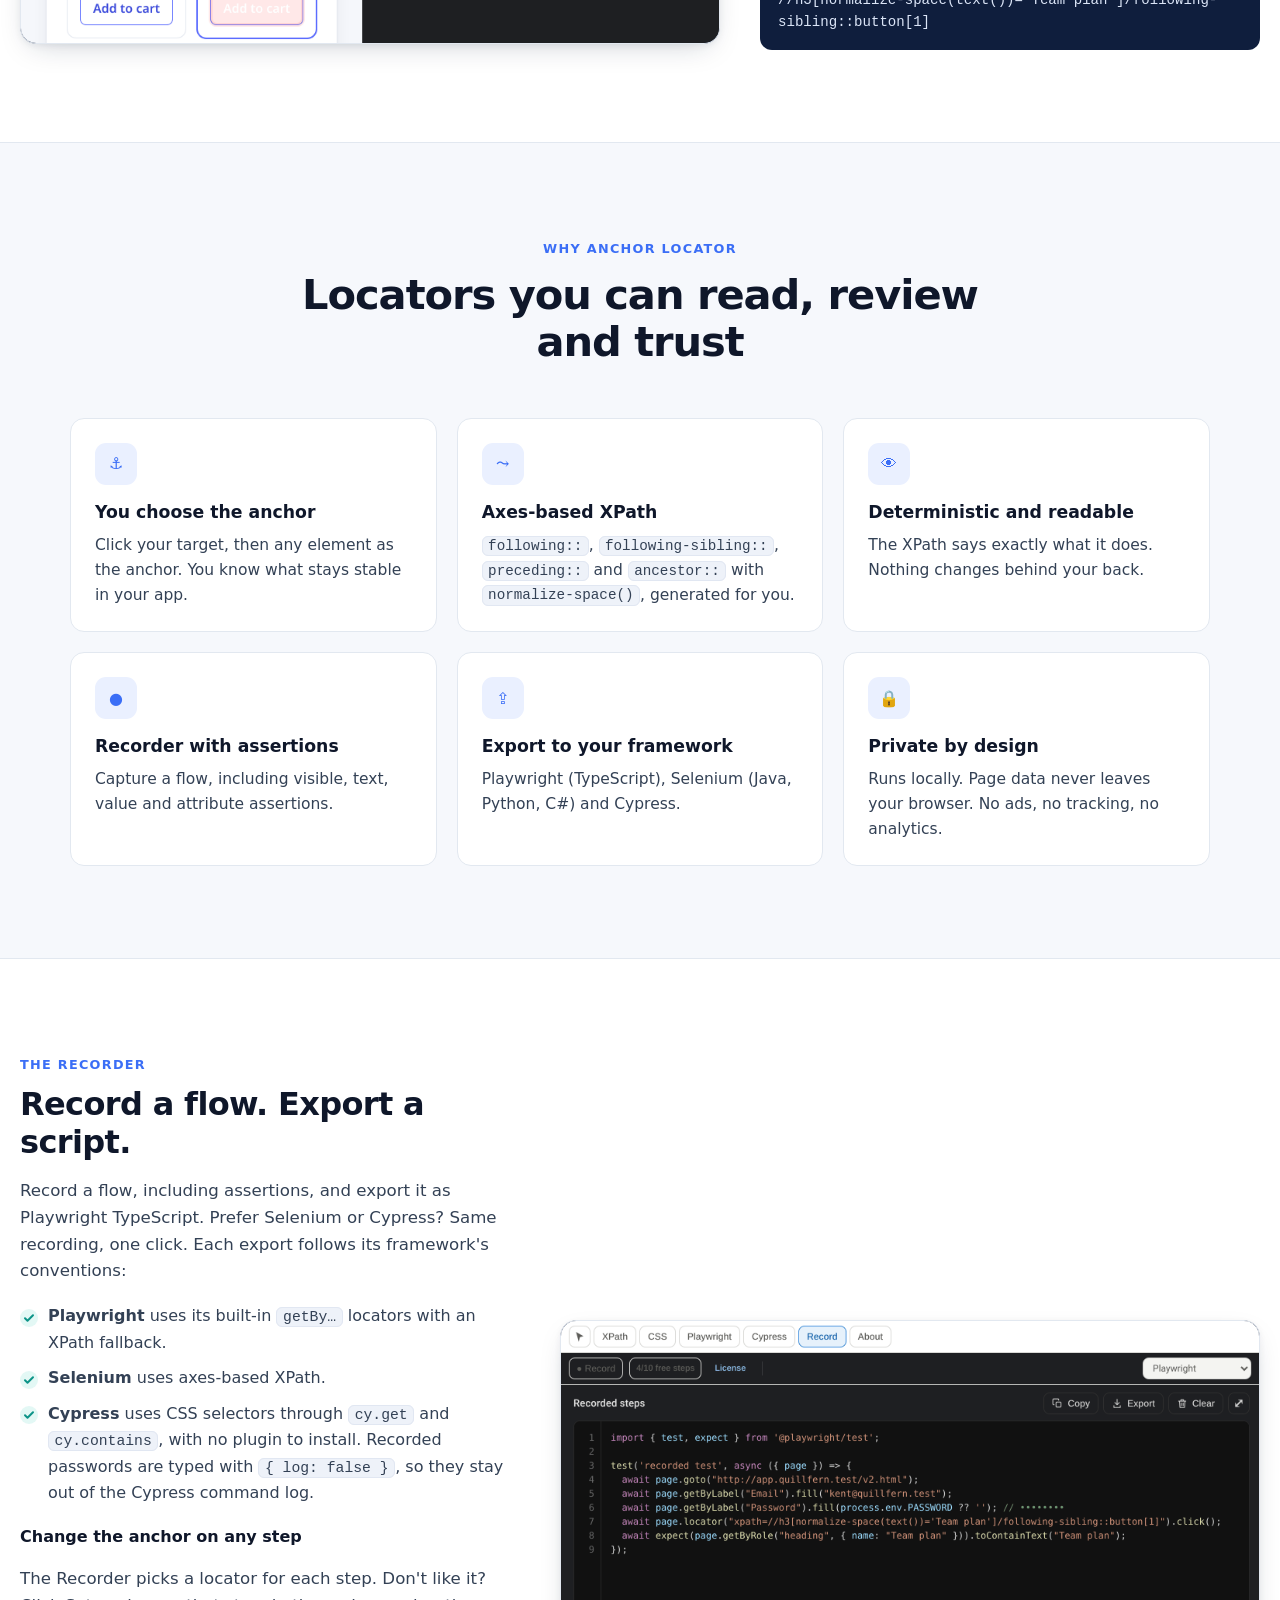
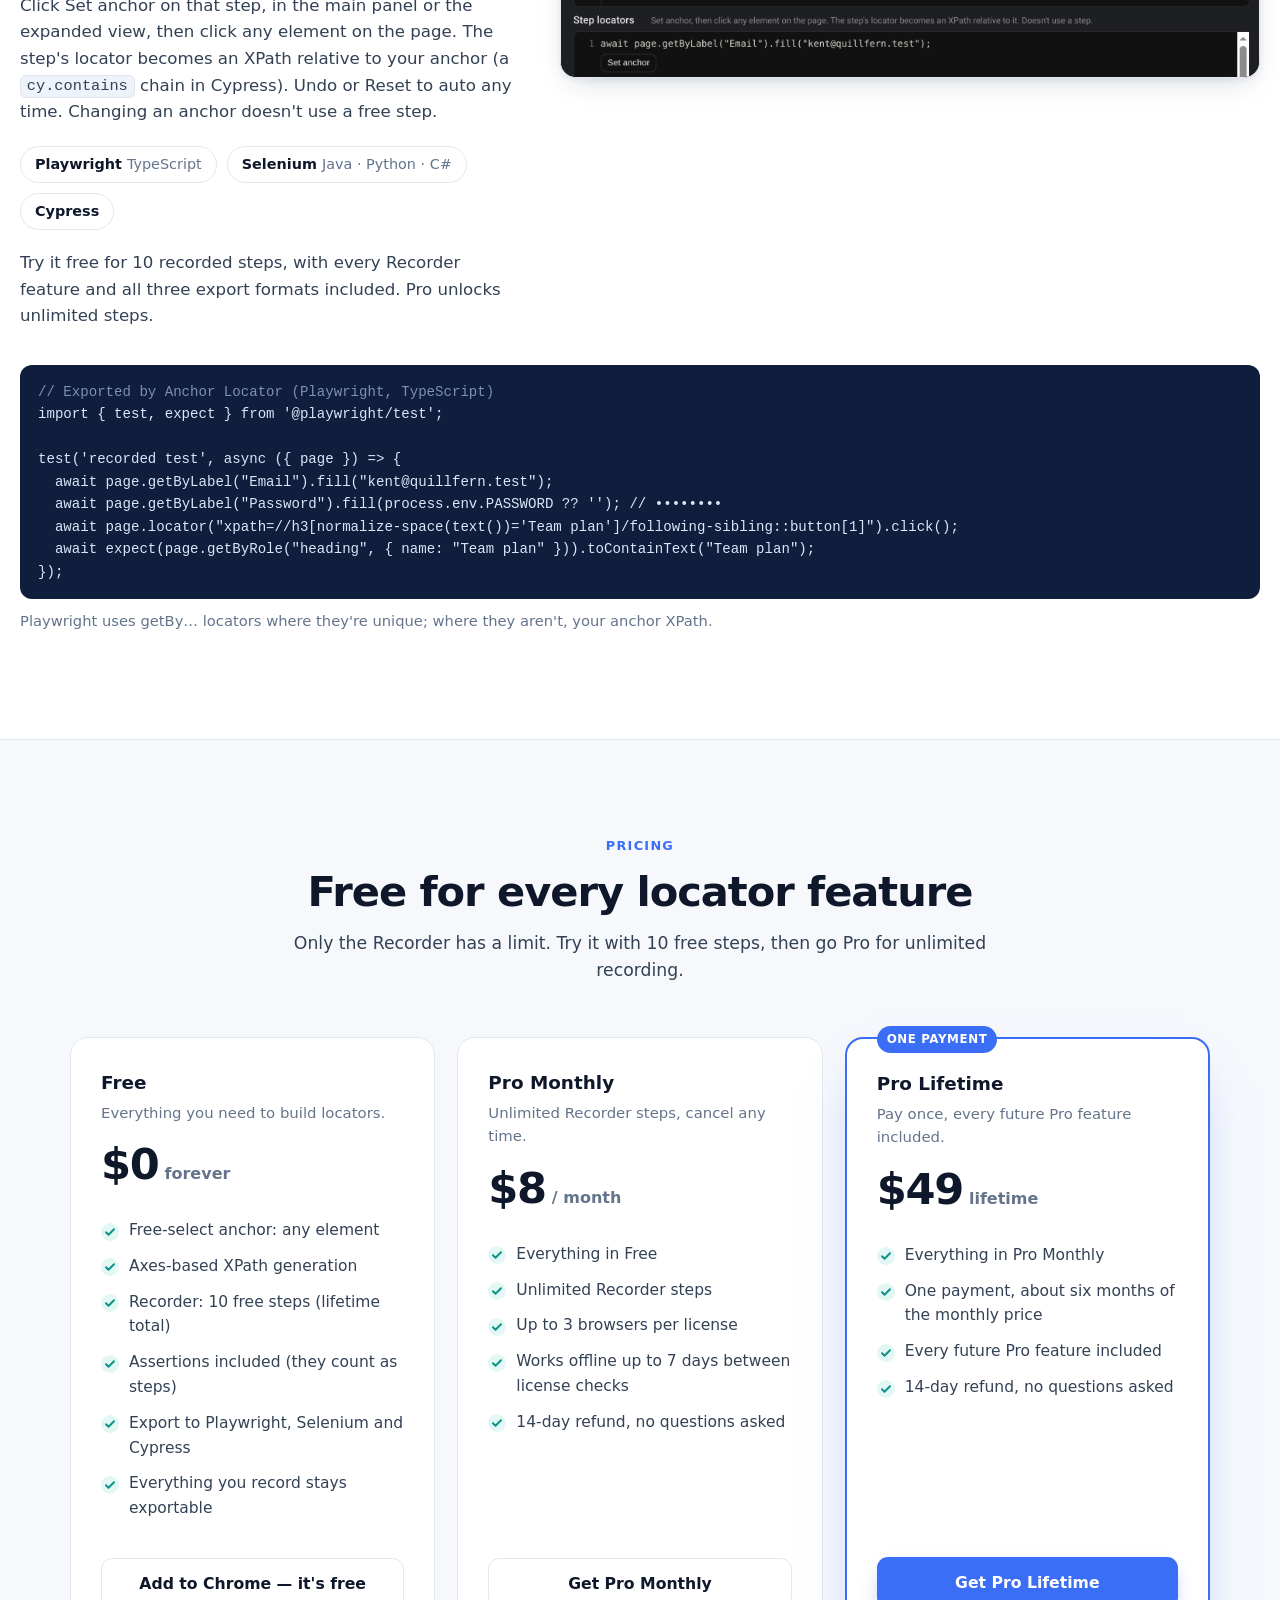
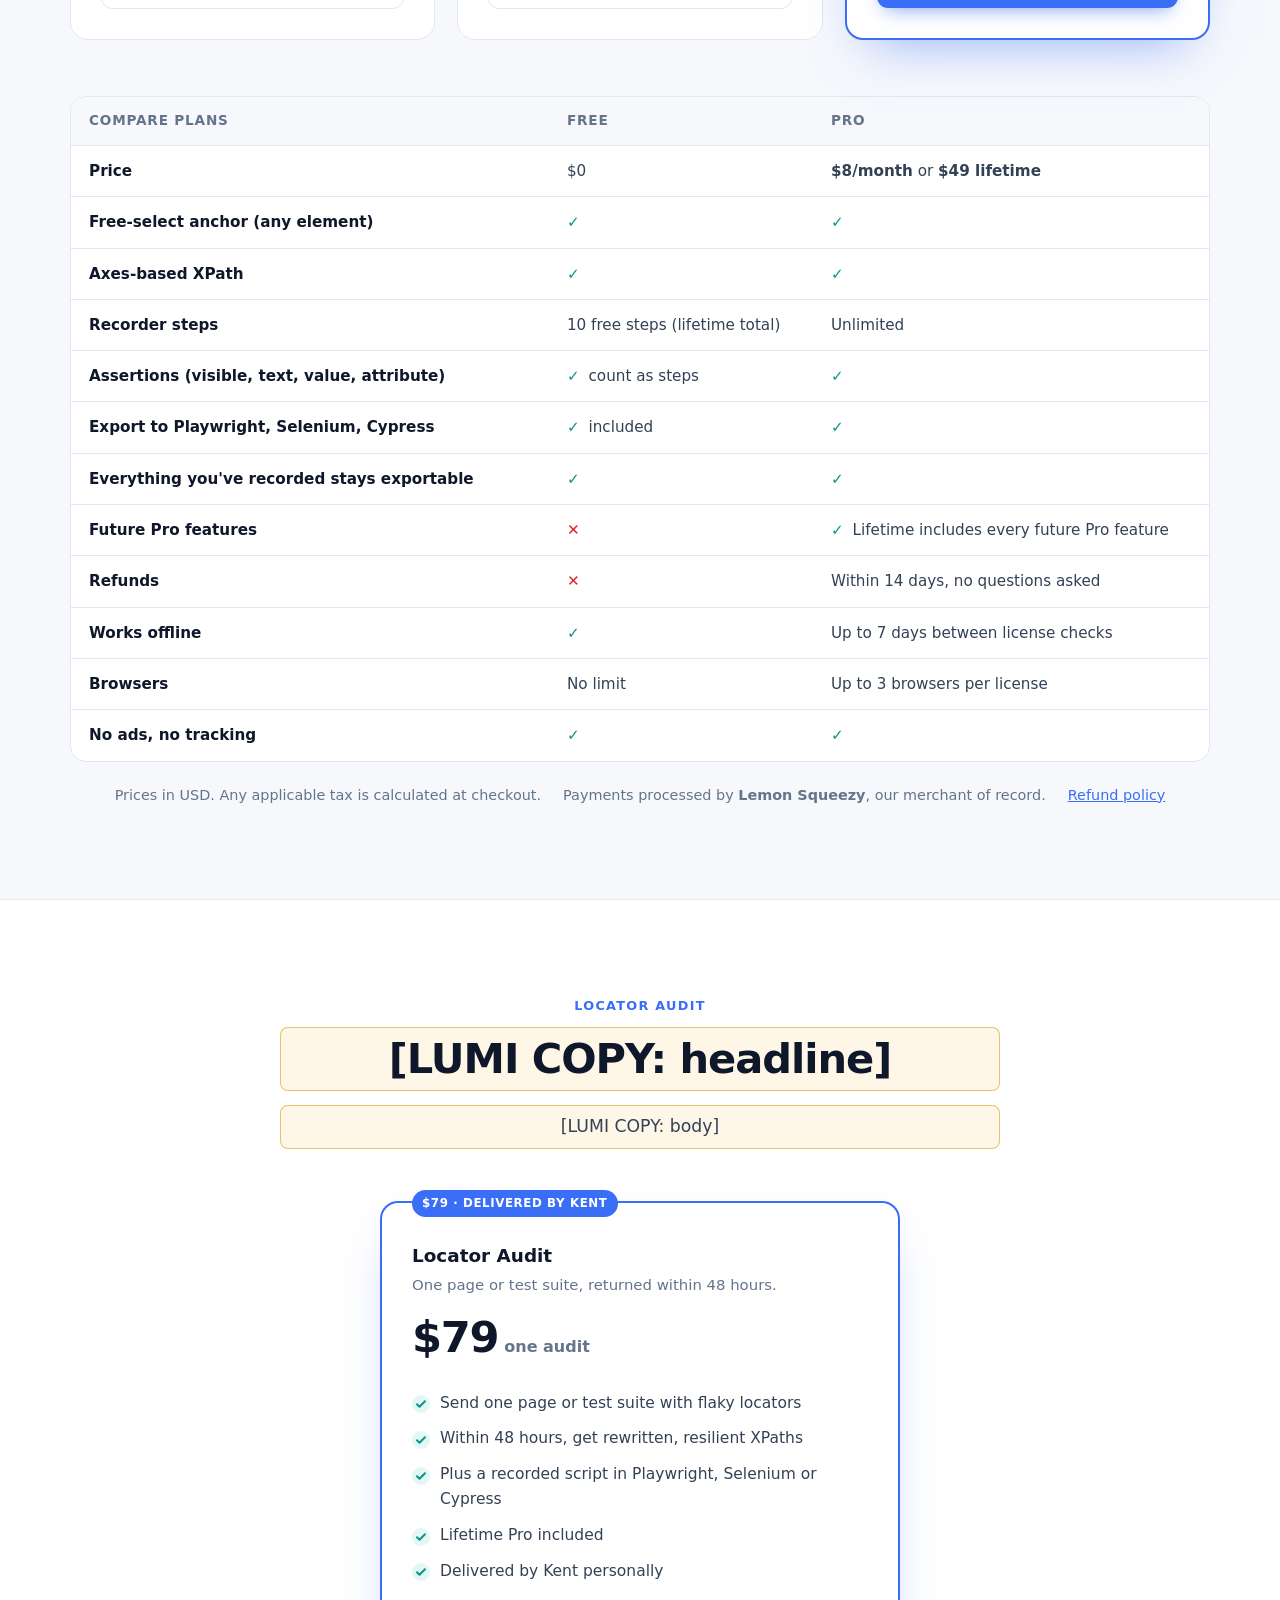
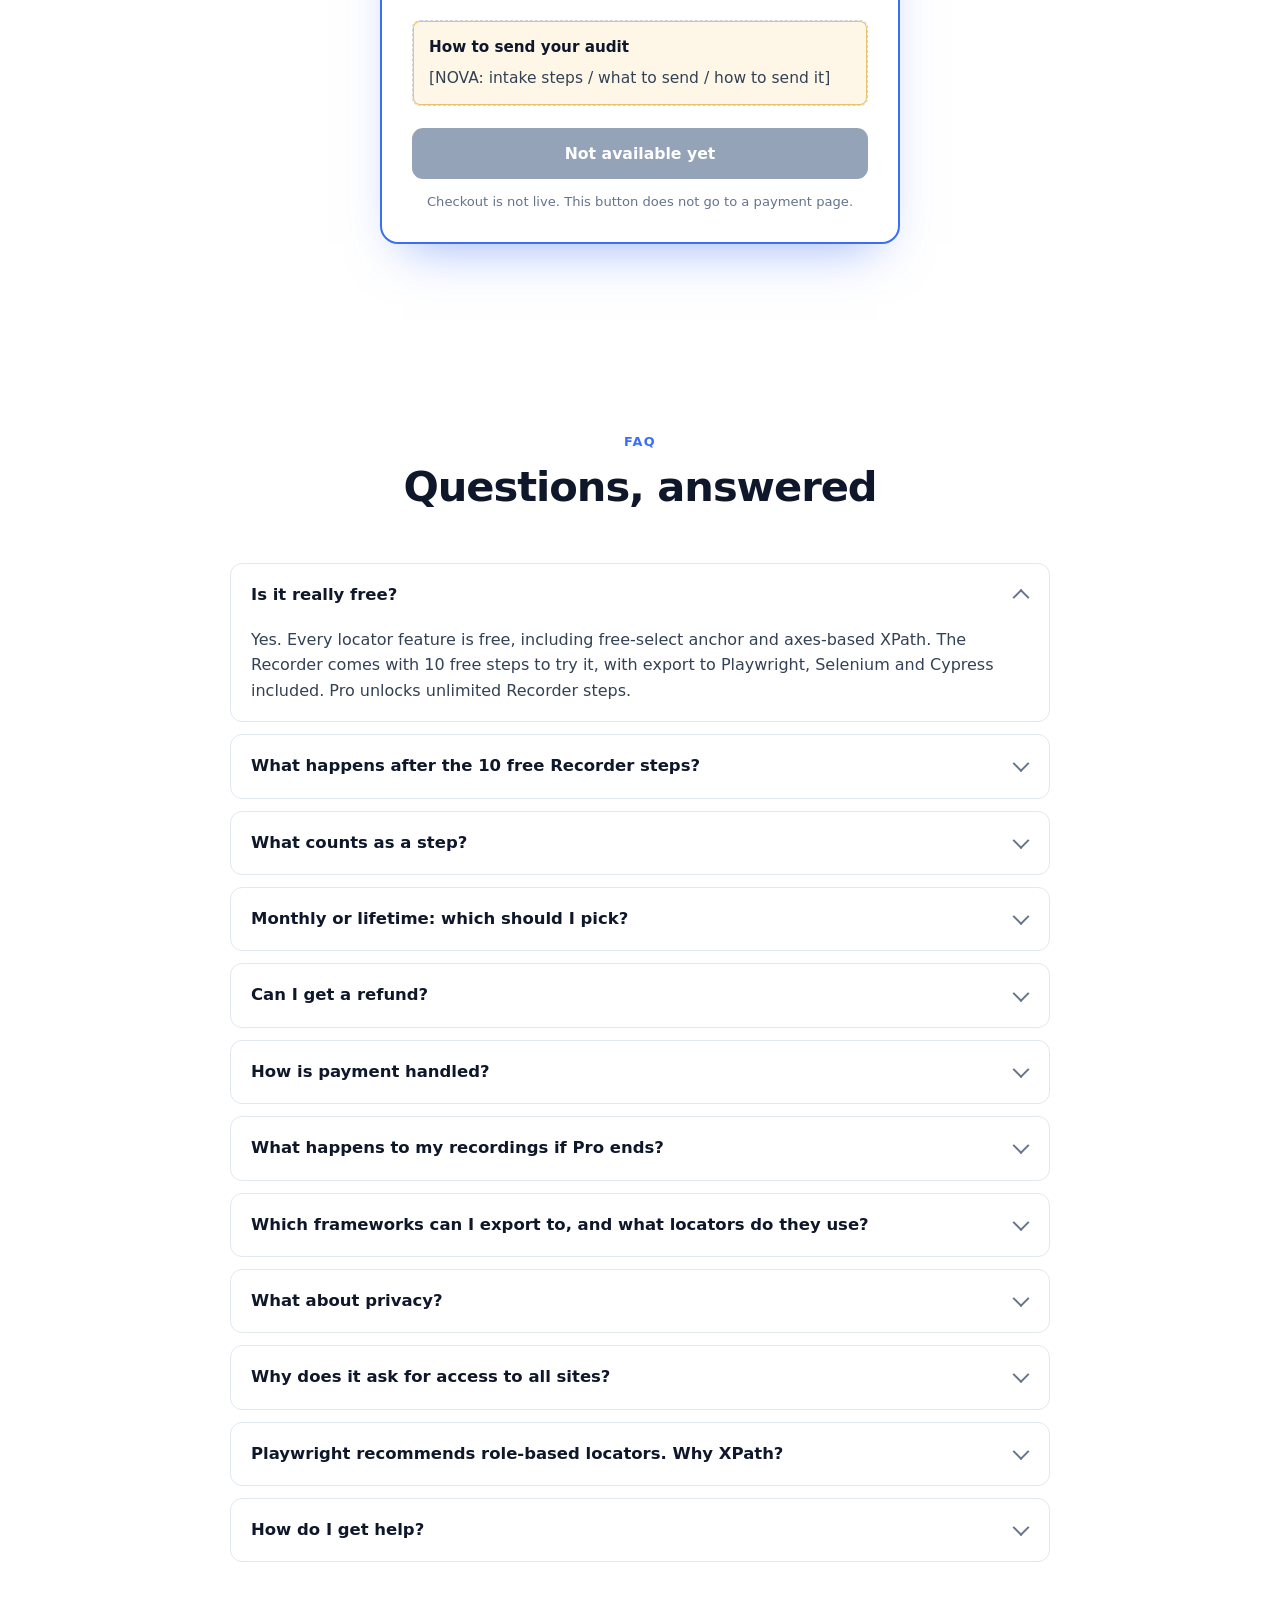
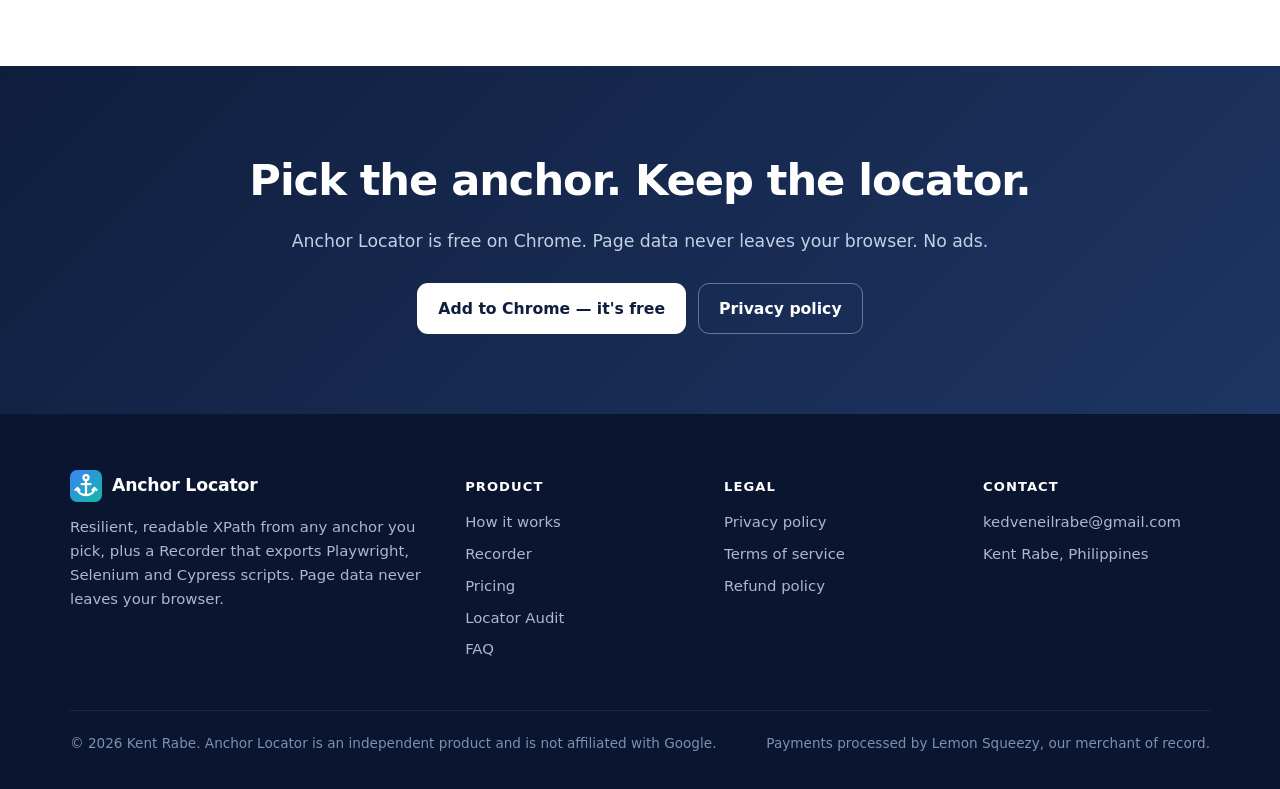
==== commit 1a60554d: "Add draft Locator Audit section ($79) with copy and intake placeholders Adds a homepage section for " ====
--- a/index.html
+++ b/index.html
@@ -27,6 +27,7 @@
       <a href="#how">How it works</a>
       <a href="#recorder">Recorder</a>
       <a href="#pricing">Pricing</a>
+      <a href="#audit">Locator Audit</a>
       <a href="#faq">FAQ</a>
       <a class="btn btn-primary btn-sm" href="https://chromewebstore.google.com/detail/blaibbahmbkdkdgkabjlbpgdcldlmadg" target="_blank" rel="noopener">Add to Chrome</a>
     </nav>
@@ -255,6 +256,46 @@
   </div>
 </section>
 
+
+<section id="audit">
+  <div class="container">
+    <!-- LOCATOR AUDIT (draft): Lumi owns marketing copy; Nova owns intake details.
+         Do not merge until Kent approves the PR and the copy. The $79 Lemon Squeezy
+         product is not set up yet, so the button must stay inert. -->
+    <div class="section-head">
+      <span class="kicker">Locator Audit</span>
+      <!-- LUMI COPY: headline -->
+      <h2 class="placeholder-copy">[LUMI COPY: headline]</h2>
+      <!-- LUMI COPY: body -->
+      <p class="placeholder-copy">[LUMI COPY: body]</p>
+    </div>
+    <div class="audit-wrap">
+      <div class="plan featured">
+        <span class="badge">$79 · delivered by Kent</span>
+        <h3>Locator Audit</h3>
+        <p class="sub">One page or test suite, returned within 48 hours.</p>
+        <div class="price"><b>$79</b><span>one audit</span></div>
+        <!-- Draft offer points (Kent-approved). Replace or rewrite when Lumi's copy lands. -->
+        <ul>
+          <li>Send one page or test suite with flaky locators</li>
+          <li>Within 48 hours, get rewritten, resilient XPaths</li>
+          <li>Plus a recorded script in Playwright, Selenium or Cypress</li>
+          <li>Lifetime Pro included</li>
+          <li>Delivered by Kent personally</li>
+        </ul>
+        <!-- NOVA: intake steps / what to send / how to send it -->
+        <div class="audit-intake placeholder-copy">
+          <h4>How to send your audit</h4>
+          <p>[NOVA: intake steps / what to send / how to send it]</p>
+        </div>
+        <!-- TODO: Lemon Squeezy checkout URL for $79 Locator Audit, after Kent approves -->
+        <a class="btn btn-primary btn-block" href="#" aria-disabled="true" tabindex="-1">Not available yet</a>
+        <p class="fine">Checkout is not live. This button does not go to a payment page.</p>
+      </div>
+    </div>
+  </div>
+</section>
+
 <section id="faq">
   <div class="container">
     <div class="section-head">
@@ -303,6 +344,7 @@
           <li><a href="#how">How it works</a></li>
           <li><a href="#recorder">Recorder</a></li>
           <li><a href="#pricing">Pricing</a></li>
+          <li><a href="#audit">Locator Audit</a></li>
           <li><a href="#faq">FAQ</a></li>
         </ul>
       </div>
--- a/assets/styles.css
+++ b/assets/styles.css
@@ -230,3 +230,16 @@
 
 .feature.rev.feature-rec{grid-template-columns:minmax(0,7fr) minmax(0,5fr)}
 @media (max-width:980px){.feature.rev.feature-rec,.feature.feature-rec{grid-template-columns:1fr;gap:36px}}
+
+
+/* Locator Audit (draft section; button stays visually disabled until checkout exists) */
+.audit-wrap{max-width:520px;margin:0 auto}
+.audit-wrap .plan{padding-top:38px}
+.audit-intake{margin:0 0 22px;padding:14px 16px;border:1px dashed #cbd5e1;border-radius:12px;background:#f8fafc}
+.audit-intake h4{margin:0 0 6px;font-size:.95rem;color:var(--ink)}
+.audit-intake p{margin:0;color:var(--ink-2);font-size:.97rem}
+.placeholder-copy{box-shadow:inset 0 0 0 1px #e8c36a;background:rgba(245,195,91,.14);border-radius:8px}
+h2.placeholder-copy,p.placeholder-copy{padding:8px 12px}
+.btn[aria-disabled="true"]{pointer-events:none;cursor:not-allowed;background:#94a3b8;box-shadow:none;color:#fff}
+.btn[aria-disabled="true"]:hover{transform:none;background:#94a3b8;color:#fff}
+#audit .plans, #audit .audit-wrap{min-width:0}
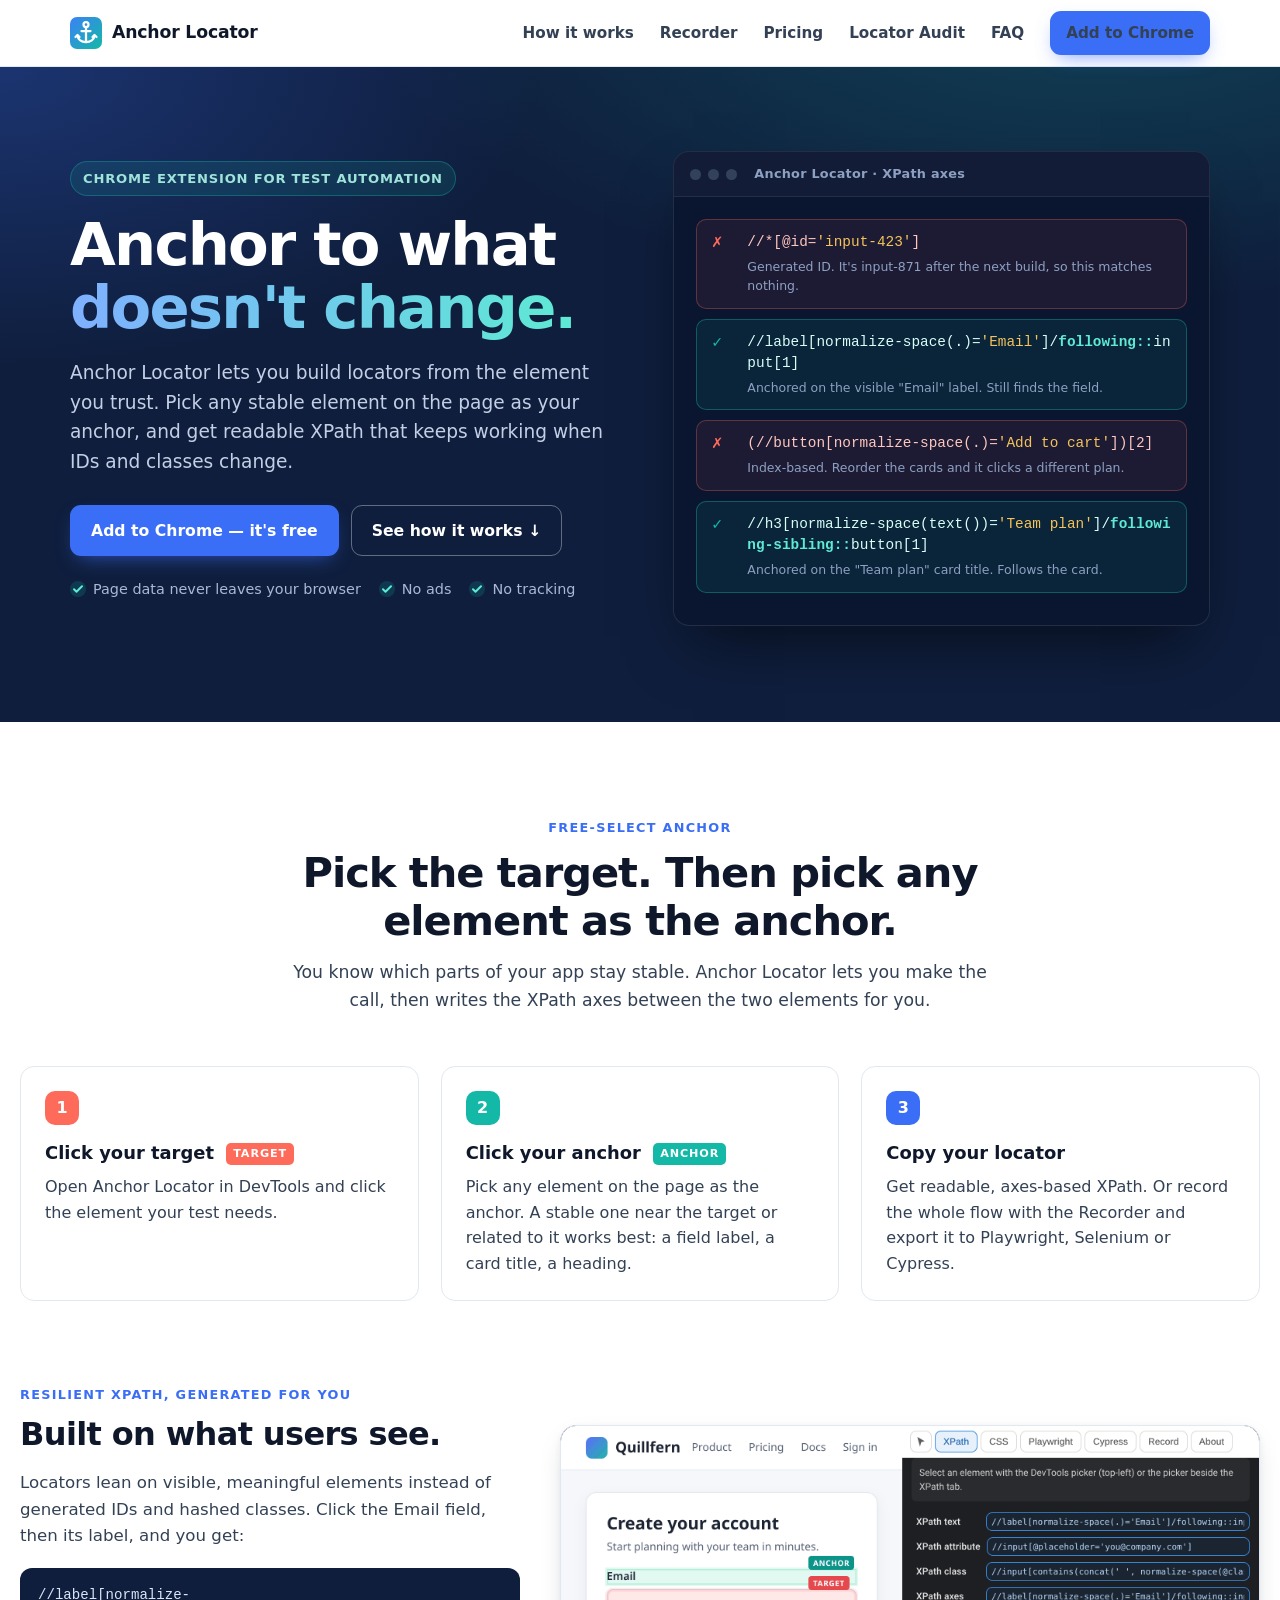
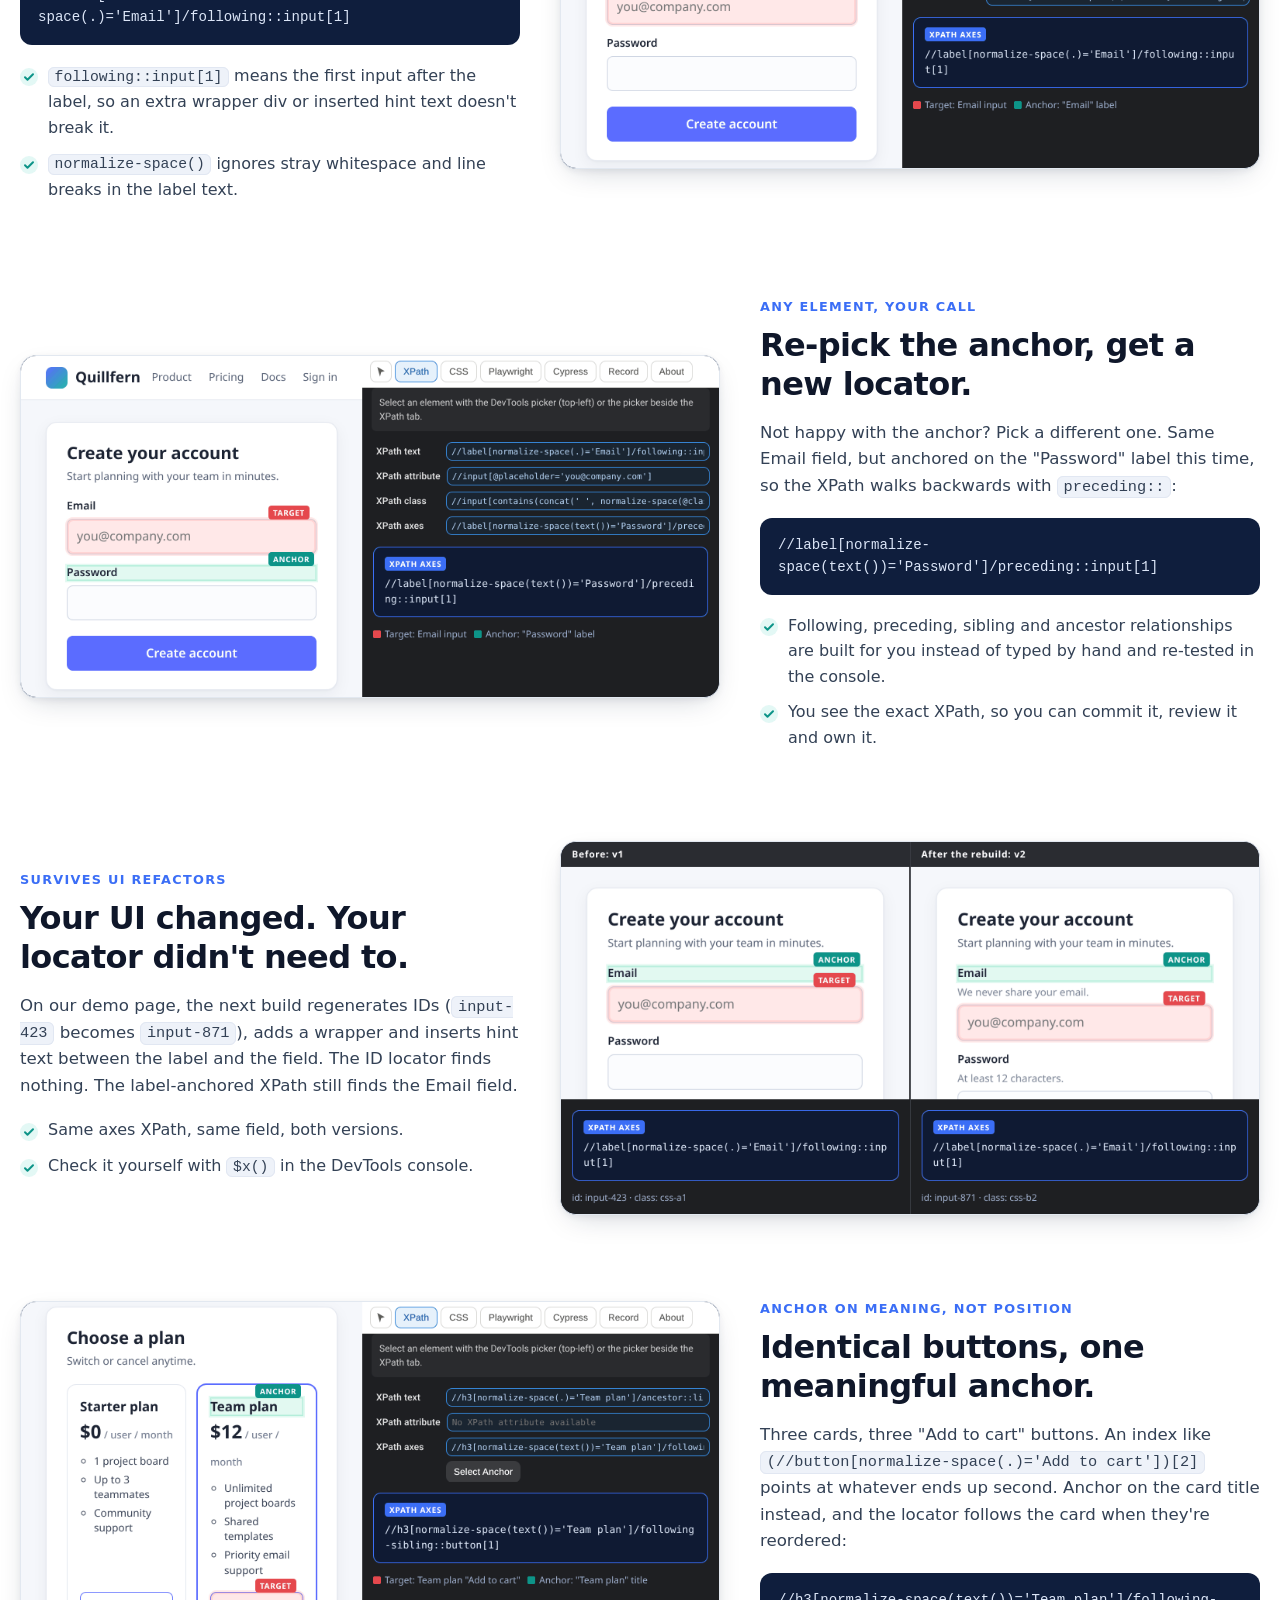
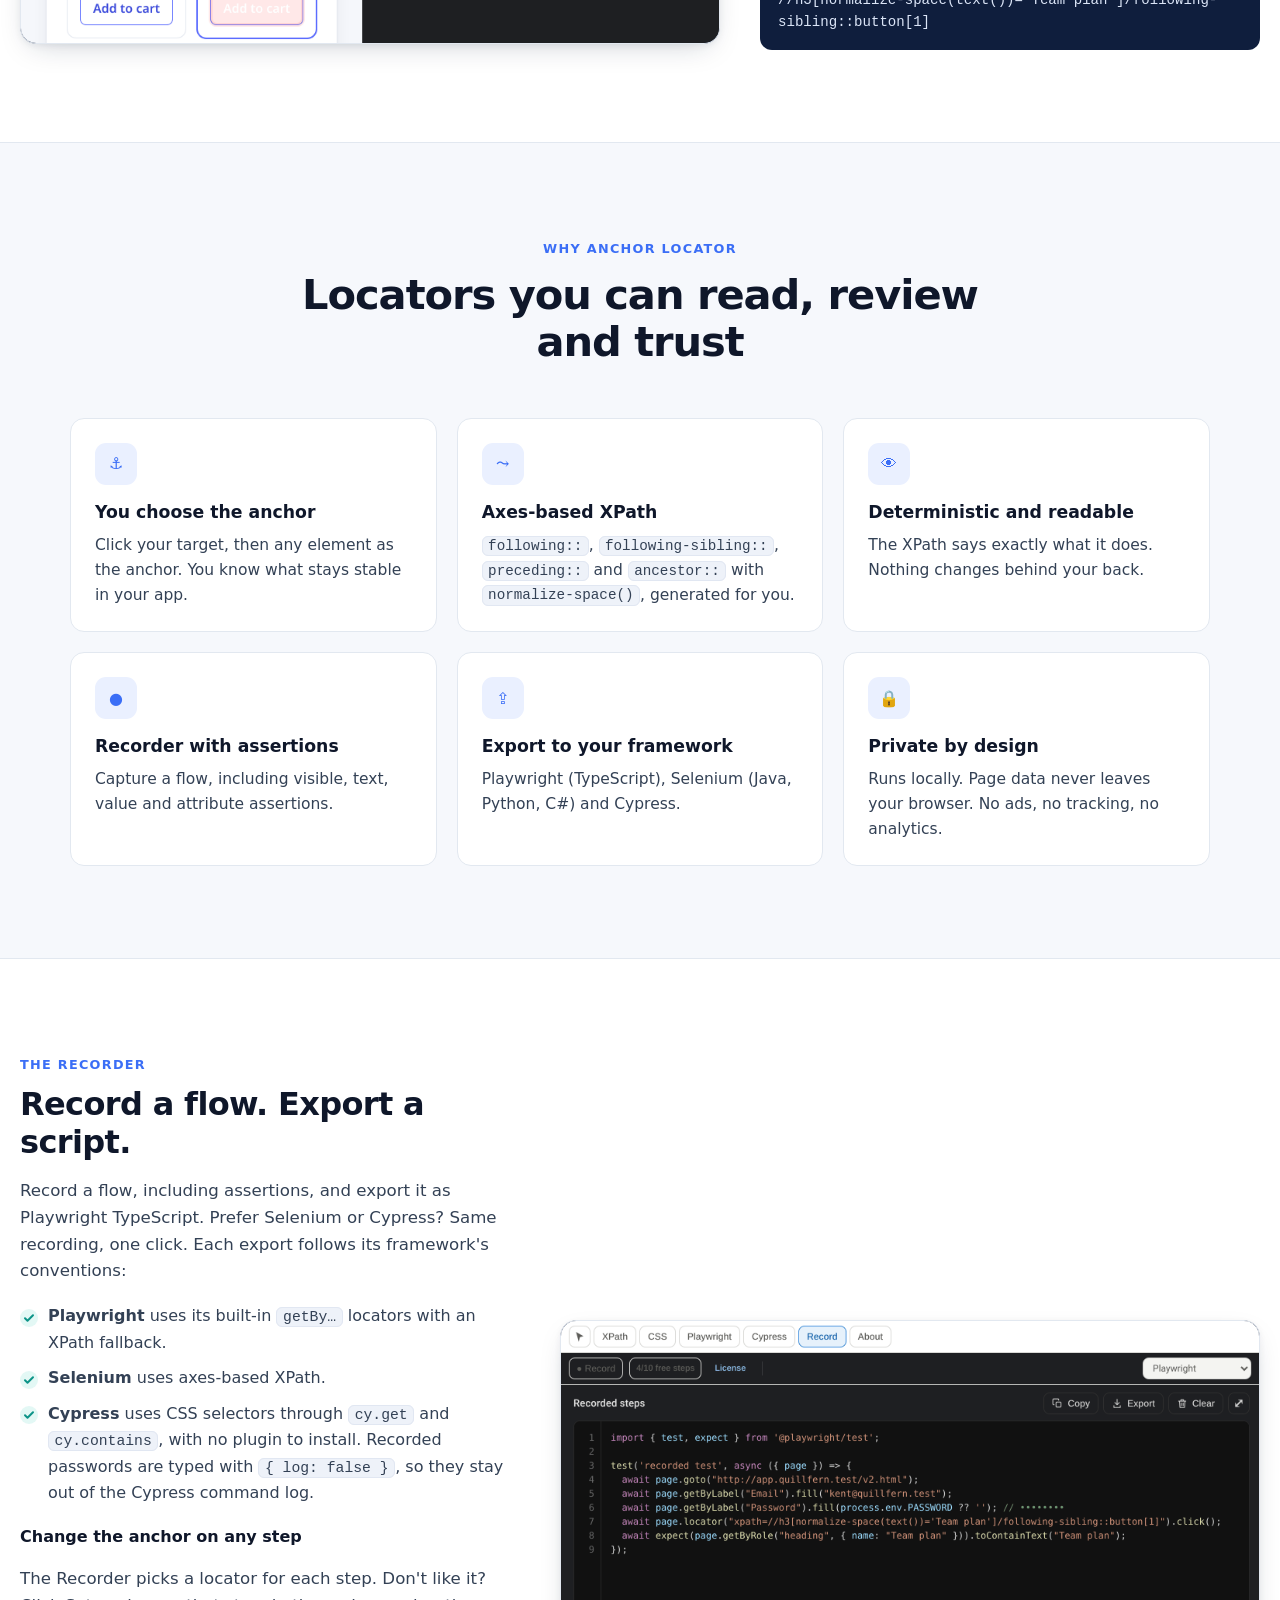
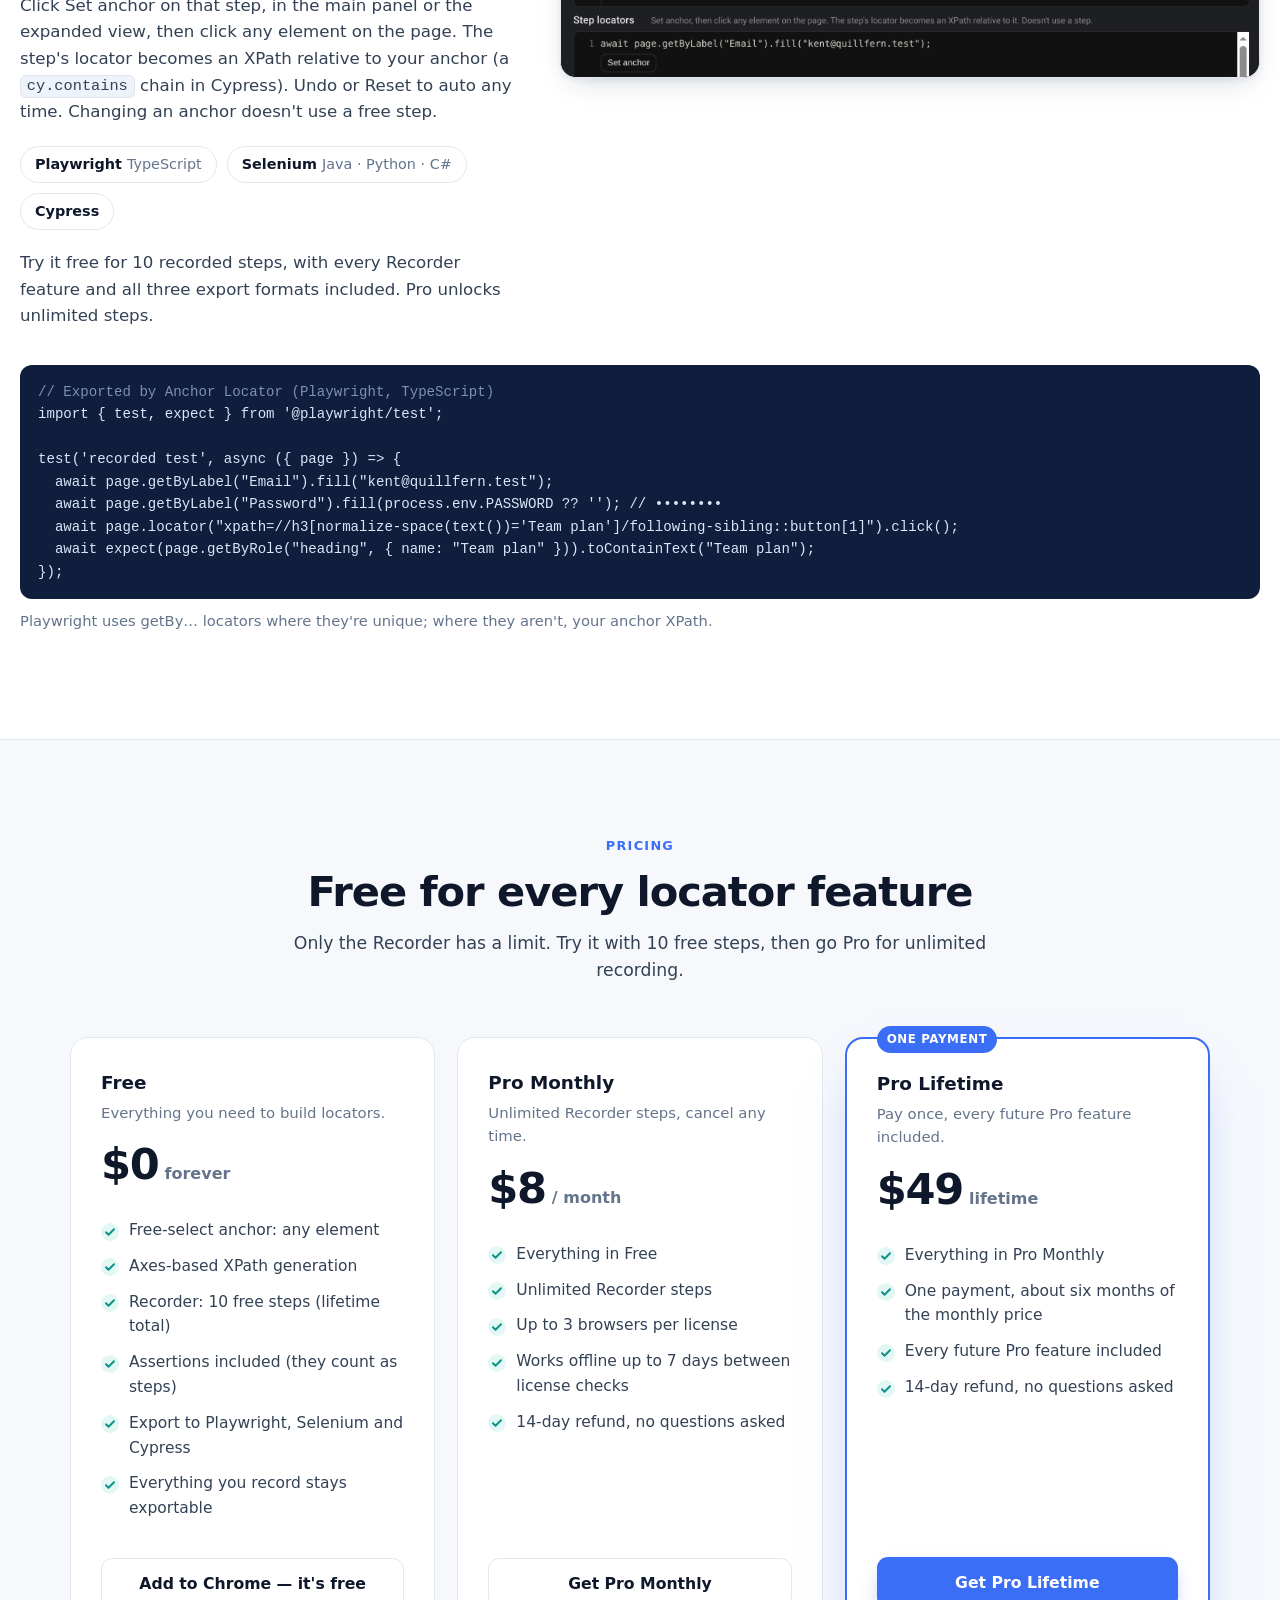
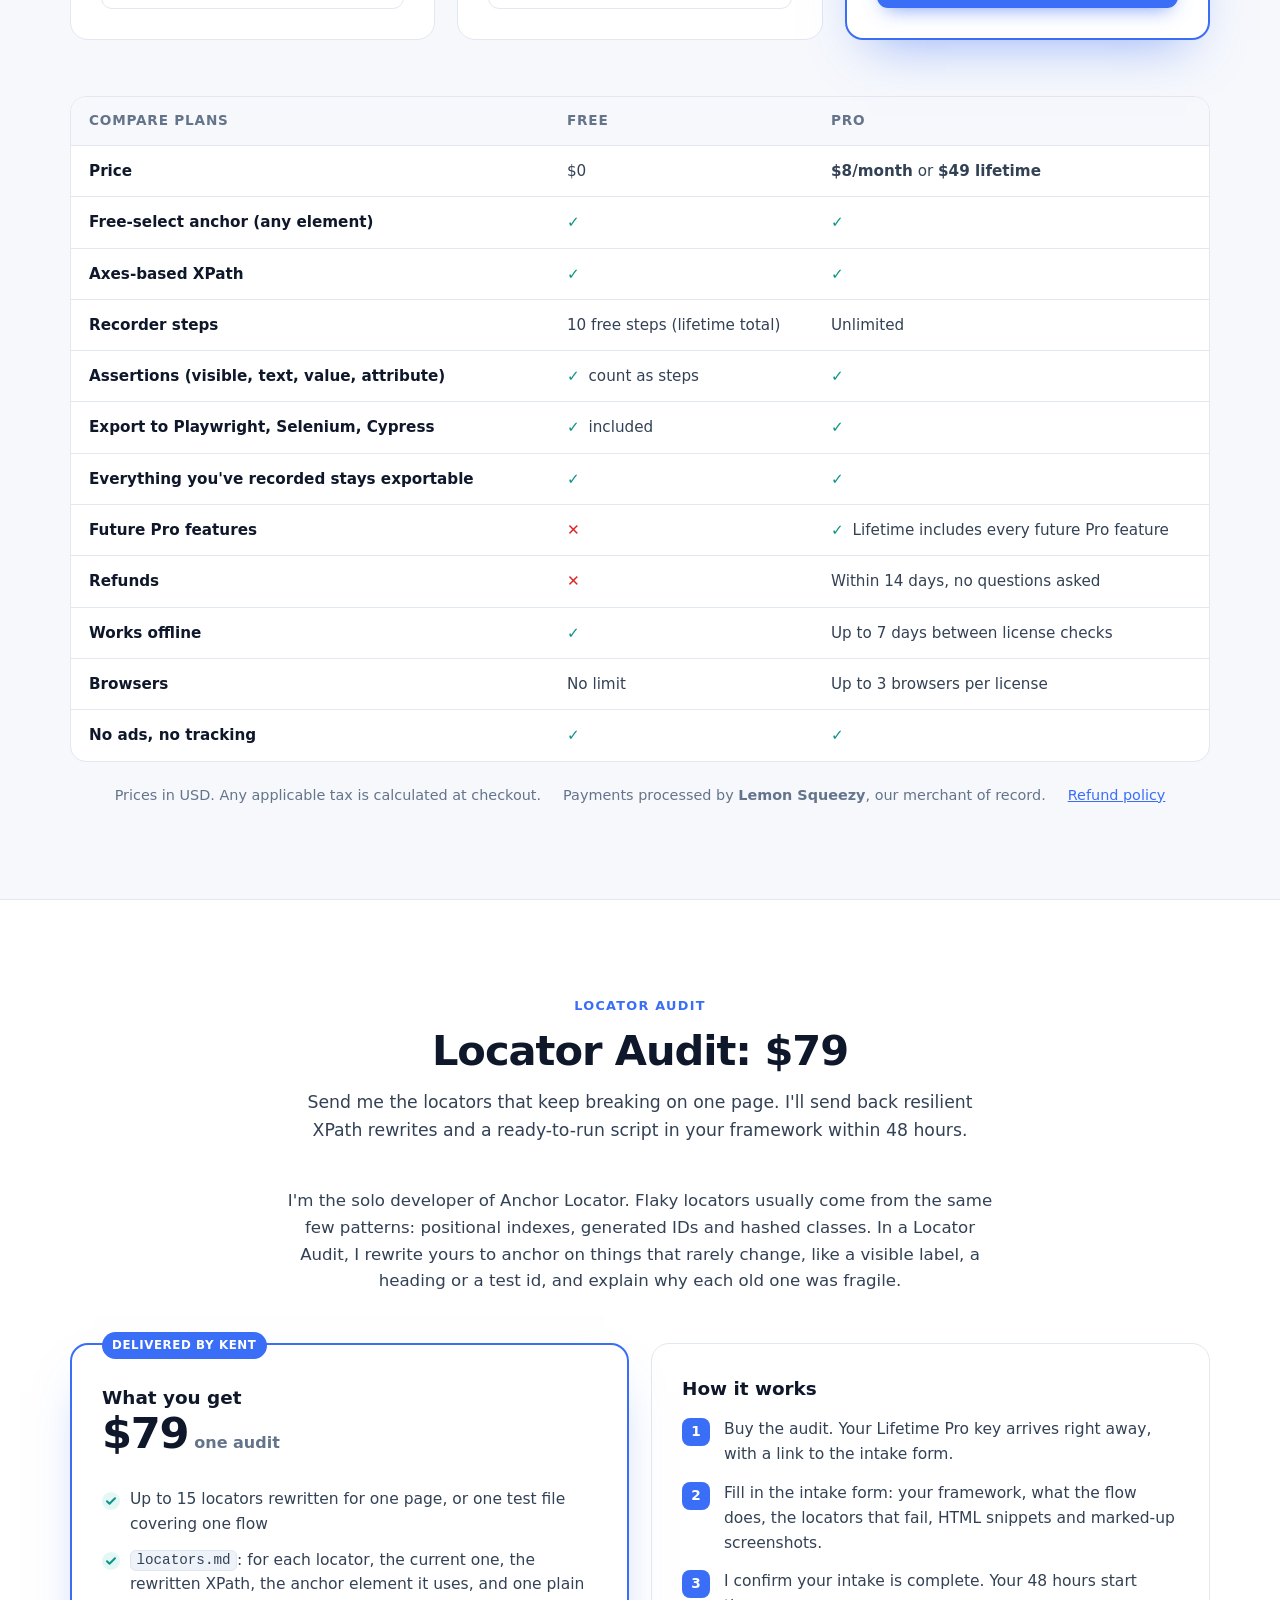
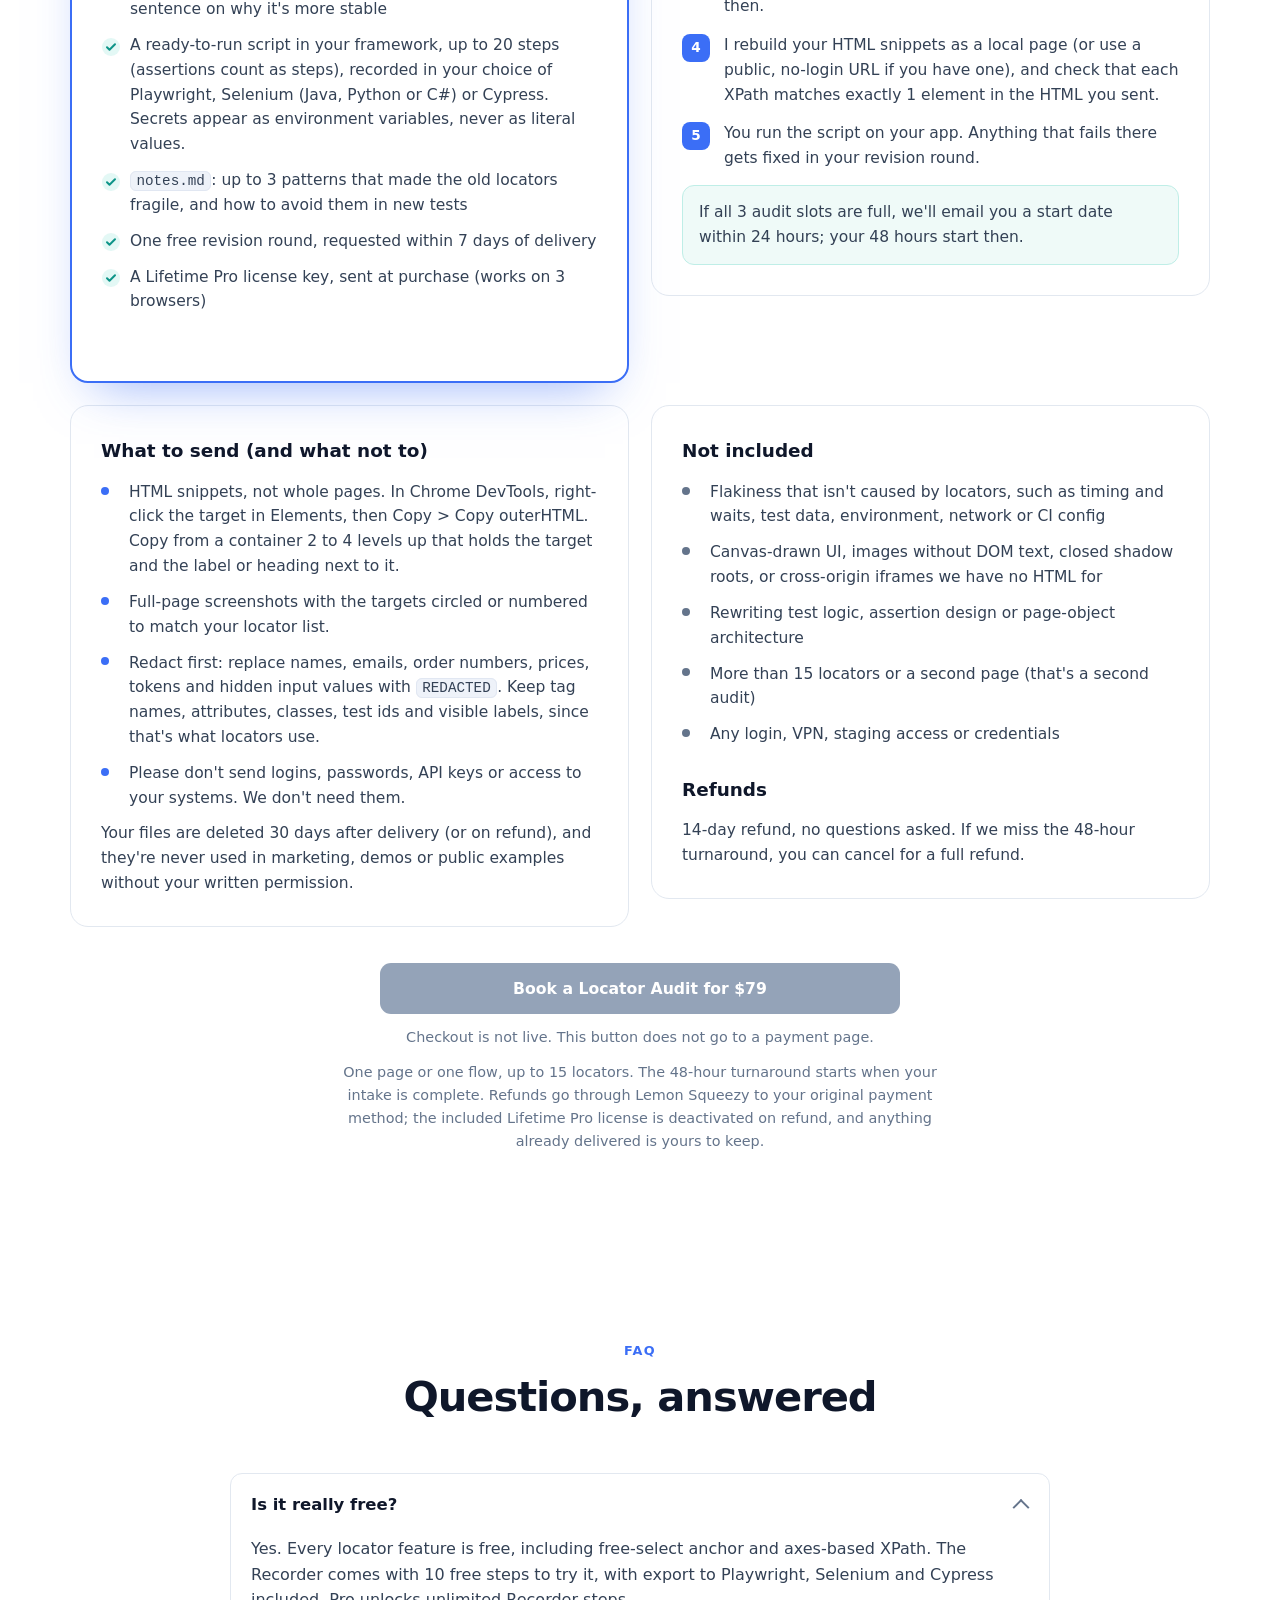
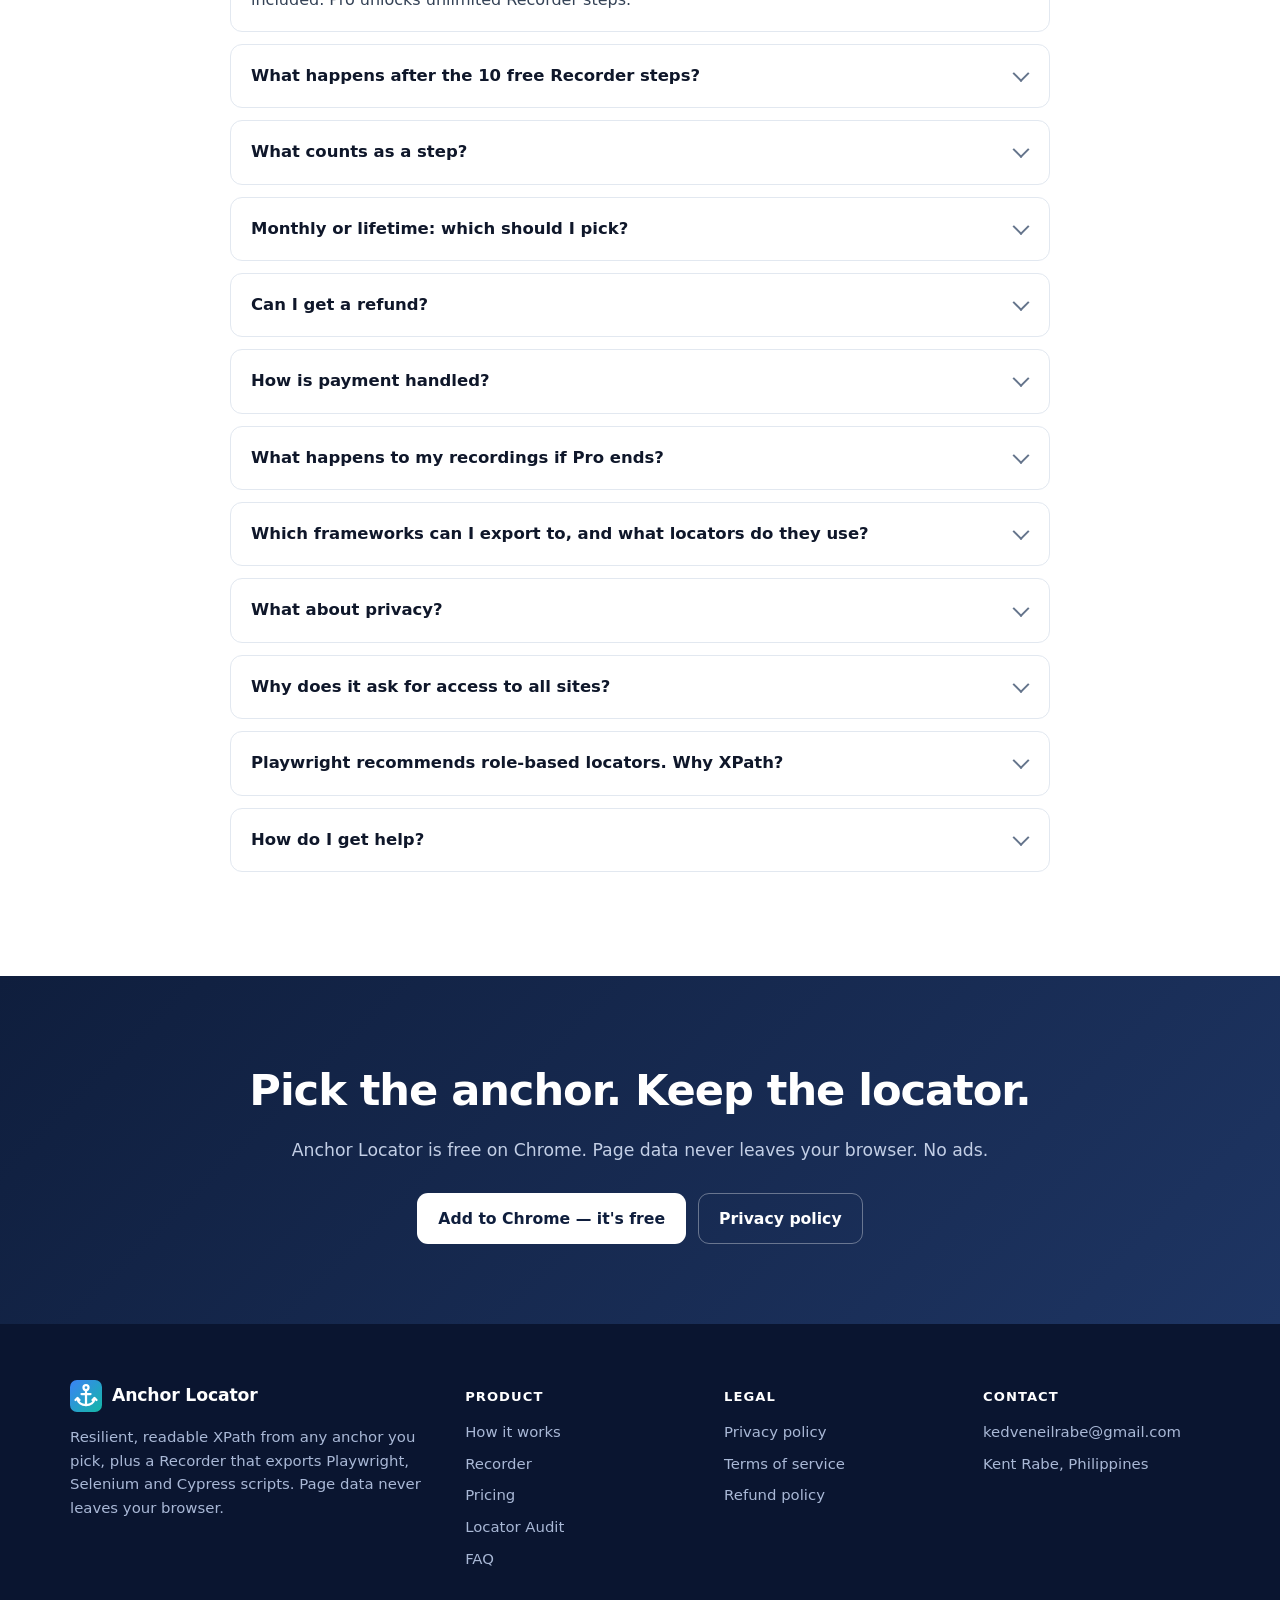
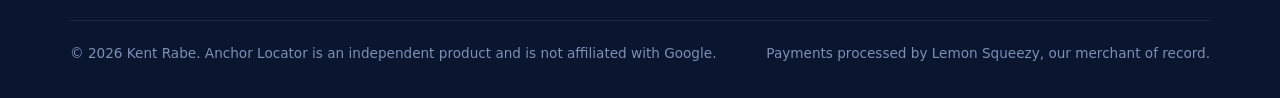
==== commit 58ee576c: "Use Lumi's Locator Audit copy and intake steps in the draft section Replaces the headline, body and " ====
--- a/index.html
+++ b/index.html
@@ -259,39 +259,73 @@
 
 <section id="audit">
   <div class="container">
-    <!-- LOCATOR AUDIT (draft): Lumi owns marketing copy; Nova owns intake details.
-         Do not merge until Kent approves the PR and the copy. The $79 Lemon Squeezy
-         product is not set up yet, so the button must stay inert. -->
+    <!-- LOCATOR AUDIT (draft): Lumi section-2 copy is in; intake steps from that same
+         section are in. Do not merge until Kent approves the PR and the copy. The $79
+         Lemon Squeezy product is not set up yet, so the button must stay inert. -->
     <div class="section-head">
       <span class="kicker">Locator Audit</span>
-      <!-- LUMI COPY: headline -->
-      <h2 class="placeholder-copy">[LUMI COPY: headline]</h2>
-      <!-- LUMI COPY: body -->
-      <p class="placeholder-copy">[LUMI COPY: body]</p>
-    </div>
-    <div class="audit-wrap">
+      <h2>Locator Audit: $79</h2>
+      <p>Send me the locators that keep breaking on one page. I'll send back resilient XPath rewrites and a ready-to-run script in your framework within 48 hours.</p>
+    </div>
+    <p class="audit-intro">I'm the solo developer of Anchor Locator. Flaky locators usually come from the same few patterns: positional indexes, generated IDs and hashed classes. In a Locator Audit, I rewrite yours to anchor on things that rarely change, like a visible label, a heading or a test id, and explain why each old one was fragile.</p>
+
+    <div class="audit-grid">
       <div class="plan featured">
-        <span class="badge">$79 · delivered by Kent</span>
-        <h3>Locator Audit</h3>
-        <p class="sub">One page or test suite, returned within 48 hours.</p>
+        <span class="badge">Delivered by Kent</span>
+        <h3>What you get</h3>
         <div class="price"><b>$79</b><span>one audit</span></div>
-        <!-- Draft offer points (Kent-approved). Replace or rewrite when Lumi's copy lands. -->
-        <ul>
-          <li>Send one page or test suite with flaky locators</li>
-          <li>Within 48 hours, get rewritten, resilient XPaths</li>
-          <li>Plus a recorded script in Playwright, Selenium or Cypress</li>
-          <li>Lifetime Pro included</li>
-          <li>Delivered by Kent personally</li>
-        </ul>
-        <!-- NOVA: intake steps / what to send / how to send it -->
-        <div class="audit-intake placeholder-copy">
-          <h4>How to send your audit</h4>
-          <p>[NOVA: intake steps / what to send / how to send it]</p>
-        </div>
-        <!-- TODO: Lemon Squeezy checkout URL for $79 Locator Audit, after Kent approves -->
-        <a class="btn btn-primary btn-block" href="#" aria-disabled="true" tabindex="-1">Not available yet</a>
-        <p class="fine">Checkout is not live. This button does not go to a payment page.</p>
-      </div>
+        <ul>
+          <li>Up to 15 locators rewritten for one page, or one test file covering one flow</li>
+          <li><code>locators.md</code>: for each locator, the current one, the rewritten XPath, the anchor element it uses, and one plain sentence on why it's more stable</li>
+          <li>A ready-to-run script in your framework, up to 20 steps (assertions count as steps), recorded in your choice of Playwright, Selenium (Java, Python or C#) or Cypress. Secrets appear as environment variables, never as literal values.</li>
+          <li><code>notes.md</code>: up to 3 patterns that made the old locators fragile, and how to avoid them in new tests</li>
+          <li>One free revision round, requested within 7 days of delivery</li>
+          <li>A Lifetime Pro license key, sent at purchase (works on 3 browsers)</li>
+        </ul>
+      </div>
+      <div class="audit-panel">
+        <h3>How it works</h3>
+        <ol class="audit-steps">
+          <li>Buy the audit. Your Lifetime Pro key arrives right away, with a link to the intake form.</li>
+          <li>Fill in the intake form: your framework, what the flow does, the locators that fail, HTML snippets and marked-up screenshots.</li>
+          <li>I confirm your intake is complete. Your 48 hours start then.</li>
+          <li>I rebuild your HTML snippets as a local page (or use a public, no-login URL if you have one), and check that each XPath matches exactly 1 element in the HTML you sent.</li>
+          <li>You run the script on your app. Anything that fails there gets fixed in your revision round.</li>
+        </ol>
+        <p class="audit-slots">If all 3 audit slots are full, we'll email you a start date within 24 hours; your 48 hours start then.</p>
+      </div>
+    </div>
+
+    <div class="audit-grid">
+      <div class="audit-panel">
+        <h3>What to send (and what not to)</h3>
+        <ul class="audit-list">
+          <li>HTML snippets, not whole pages. In Chrome DevTools, right-click the target in Elements, then Copy &gt; Copy outerHTML. Copy from a container 2 to 4 levels up that holds the target and the label or heading next to it.</li>
+          <li>Full-page screenshots with the targets circled or numbered to match your locator list.</li>
+          <li>Redact first: replace names, emails, order numbers, prices, tokens and hidden input values with <code>REDACTED</code>. Keep tag names, attributes, classes, test ids and visible labels, since that's what locators use.</li>
+          <li>Please don't send logins, passwords, API keys or access to your systems. We don't need them.</li>
+        </ul>
+        <p class="audit-note">Your files are deleted 30 days after delivery (or on refund), and they're never used in marketing, demos or public examples without your written permission.</p>
+      </div>
+      <div class="audit-panel">
+        <h3>Not included</h3>
+        <ul class="audit-list audit-exclude">
+          <li>Flakiness that isn't caused by locators, such as timing and waits, test data, environment, network or CI config</li>
+          <li>Canvas-drawn UI, images without DOM text, closed shadow roots, or cross-origin iframes we have no HTML for</li>
+          <li>Rewriting test logic, assertion design or page-object architecture</li>
+          <li>More than 15 locators or a second page (that's a second audit)</li>
+          <li>Any login, VPN, staging access or credentials</li>
+        </ul>
+        <h3 class="audit-subhead">Refunds</h3>
+        <p>14-day refund, no questions asked. If we miss the 48-hour turnaround, you can cancel for a full refund.</p>
+      </div>
+    </div>
+
+    <div class="audit-cta">
+      <!-- TODO: Lemon Squeezy checkout URL for $79 Locator Audit, after Kent approves -->
+      <a class="btn btn-primary btn-block" href="#" aria-disabled="true" tabindex="-1">Book a Locator Audit for $79</a>
+      <p class="fine">Checkout is not live. This button does not go to a payment page.</p>
+      <p class="fine">One page or one flow, up to 15 locators. The 48-hour turnaround starts when your intake is complete. Refunds go through Lemon Squeezy to your original payment method; the included Lifetime Pro license is deactivated on refund, and anything already delivered is yours to keep.</p>
     </div>
   </div>
 </section>
--- a/assets/styles.css
+++ b/assets/styles.css
@@ -233,13 +233,26 @@
 
 
 /* Locator Audit (draft section; button stays visually disabled until checkout exists) */
-.audit-wrap{max-width:520px;margin:0 auto}
-.audit-wrap .plan{padding-top:38px}
-.audit-intake{margin:0 0 22px;padding:14px 16px;border:1px dashed #cbd5e1;border-radius:12px;background:#f8fafc}
-.audit-intake h4{margin:0 0 6px;font-size:.95rem;color:var(--ink)}
-.audit-intake p{margin:0;color:var(--ink-2);font-size:.97rem}
-.placeholder-copy{box-shadow:inset 0 0 0 1px #e8c36a;background:rgba(245,195,91,.14);border-radius:8px}
-h2.placeholder-copy,p.placeholder-copy{padding:8px 12px}
+.audit-intro{max-width:720px;margin:-8px auto 48px;text-align:center;color:var(--ink-2);font-size:1.04rem}
+.audit-grid{display:grid;grid-template-columns:1fr 1fr;gap:22px;margin-bottom:22px;align-items:start}
+.audit-grid>*{min-width:0}
+.audit-grid .plan{padding-top:38px}
+.audit-panel{background:#fff;border:1px solid var(--line);border-radius:18px;padding:30px}
+.audit-panel h3{margin:0 0 14px;font-size:1.15rem}
+.audit-panel .audit-subhead{margin-top:28px}
+.audit-panel p{margin:0;color:var(--ink-2);font-size:.97rem}
+.audit-list{list-style:none;padding:0;margin:0}
+.audit-list li{position:relative;padding-left:28px;margin:11px 0;color:var(--ink-2);font-size:.97rem}
+.audit-list li::before{content:"";position:absolute;left:0;top:.45em;width:8px;height:8px;border-radius:50%;background:var(--blue)}
+.audit-exclude li::before{background:var(--muted)}
+.audit-note{margin-top:18px;color:var(--ink-2);font-size:.97rem}
+.audit-steps{list-style:none;padding:0;margin:0;counter-reset:as}
+.audit-steps li{position:relative;padding-left:42px;margin:14px 0;color:var(--ink-2);font-size:.97rem}
+.audit-steps li::before{counter-increment:as;content:counter(as);position:absolute;left:0;top:.05em;width:28px;height:28px;border-radius:8px;display:grid;place-items:center;background:var(--blue);color:#fff;font-weight:800;font-size:.85rem}
+.audit-slots{margin:18px 0 0;padding:14px 16px;background:#effaf8;border:1px solid #bfeee7;border-radius:12px;color:#134e48;font-size:.97rem}
+.audit-cta{max-width:640px;margin:36px auto 0;text-align:center}
+.audit-cta .btn{width:100%;max-width:520px;margin-inline:auto}
+.audit-cta .fine{margin:12px 0 0;color:var(--muted);font-size:.9rem;text-wrap:pretty}
 .btn[aria-disabled="true"]{pointer-events:none;cursor:not-allowed;background:#94a3b8;box-shadow:none;color:#fff}
 .btn[aria-disabled="true"]:hover{transform:none;background:#94a3b8;color:#fff}
-#audit .plans, #audit .audit-wrap{min-width:0}
+@media (max-width:960px){.audit-grid{grid-template-columns:1fr}}
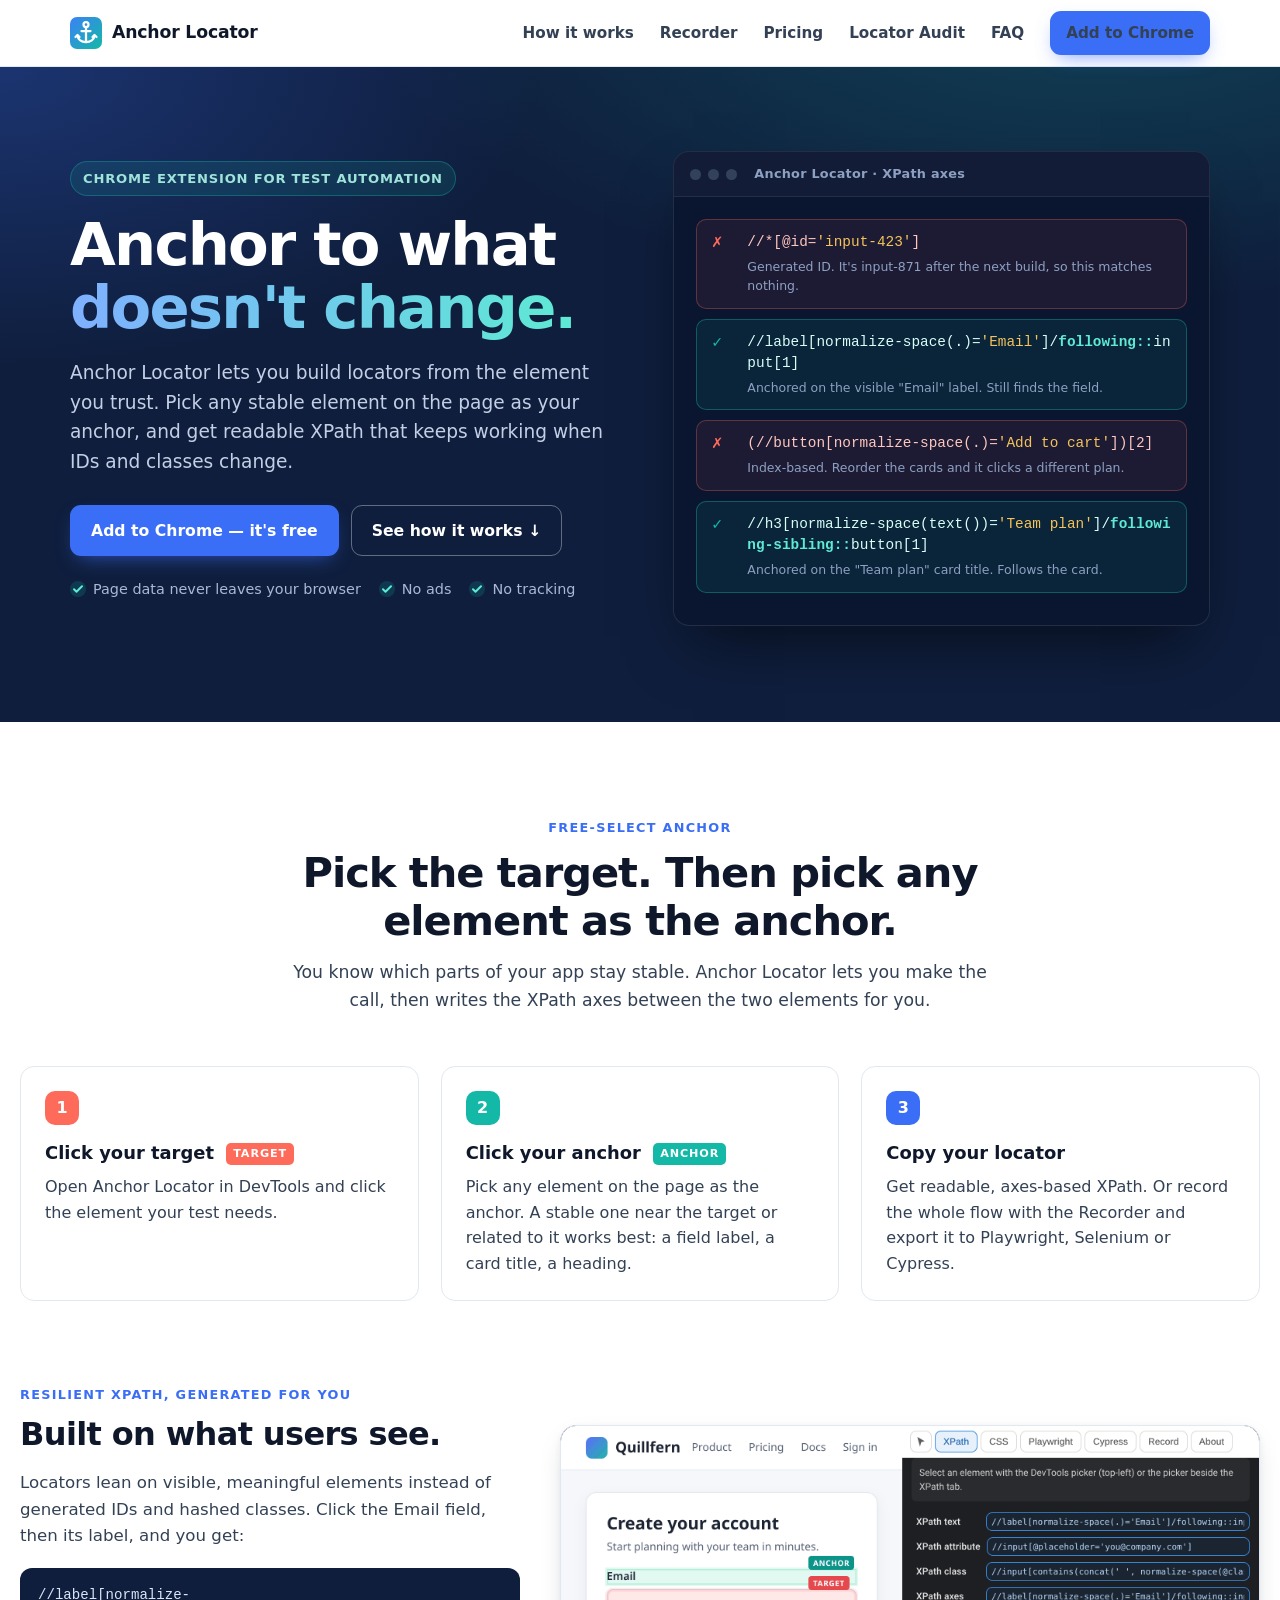
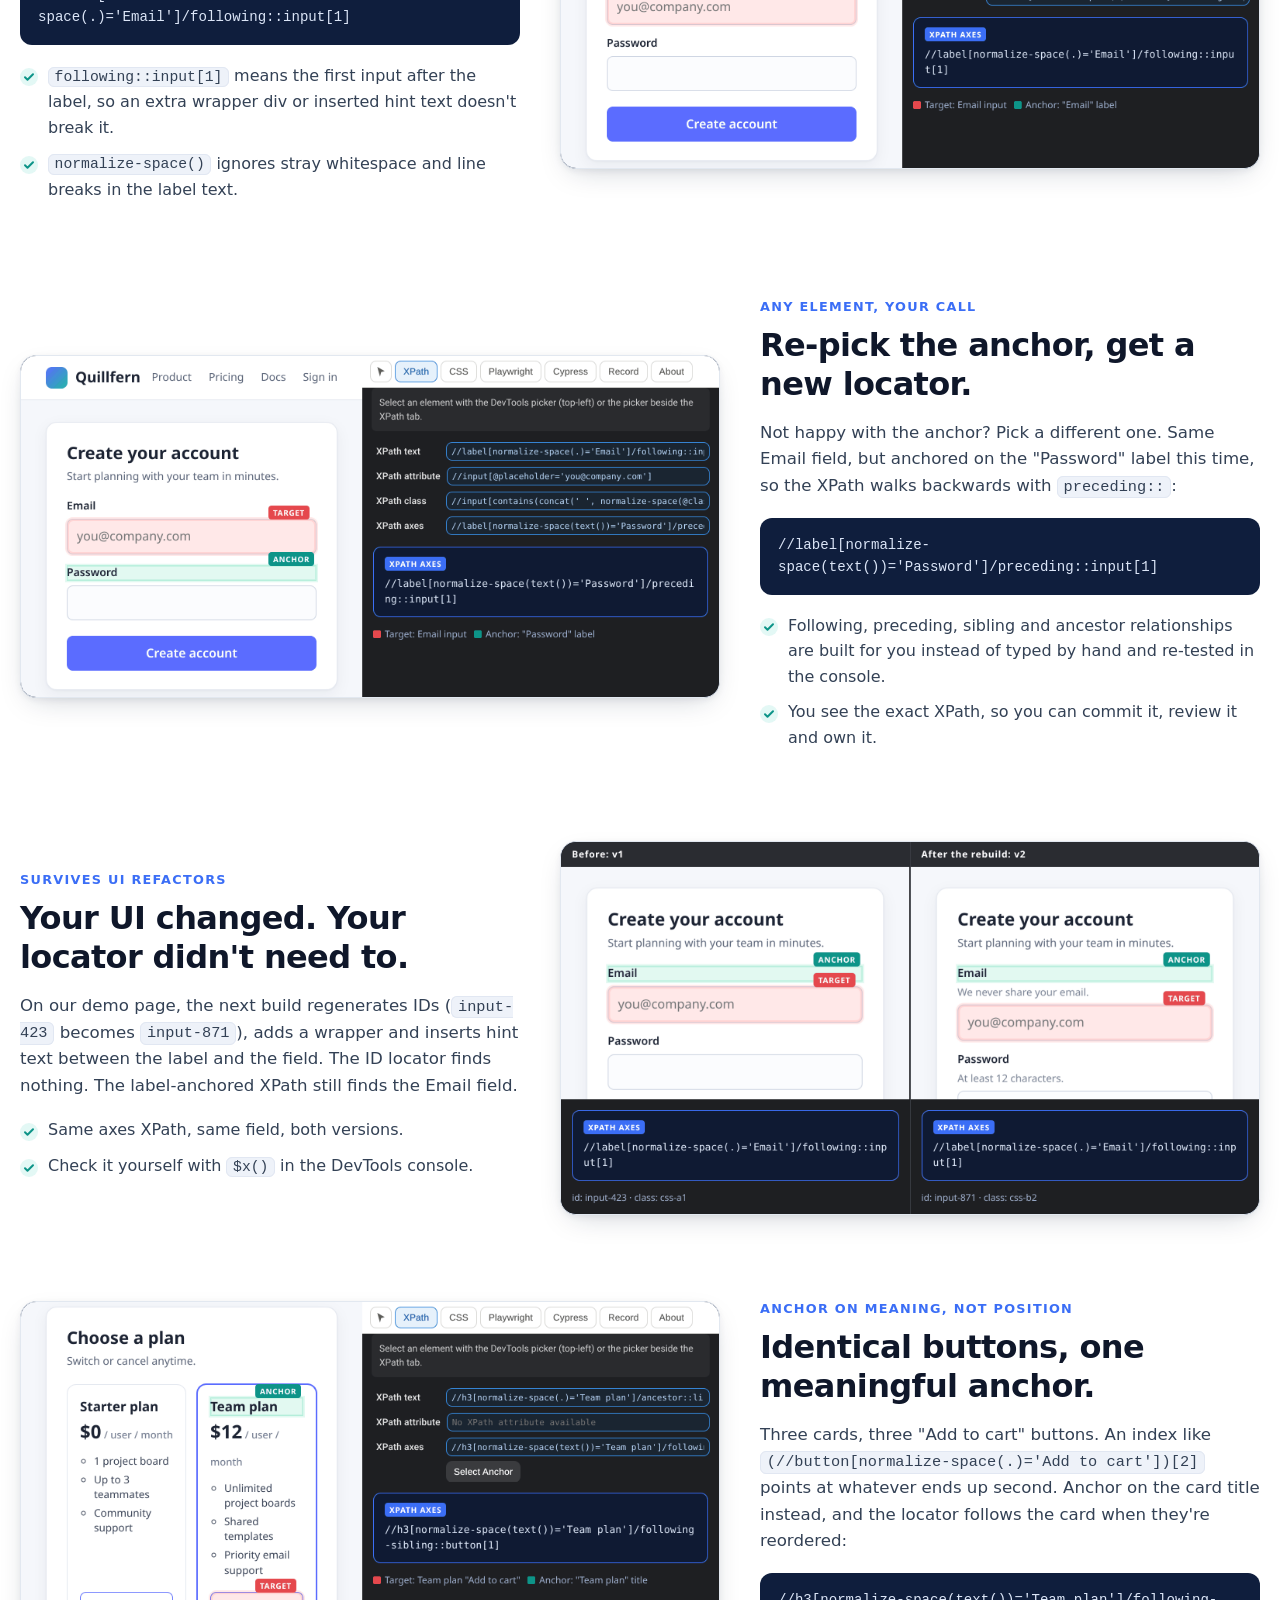
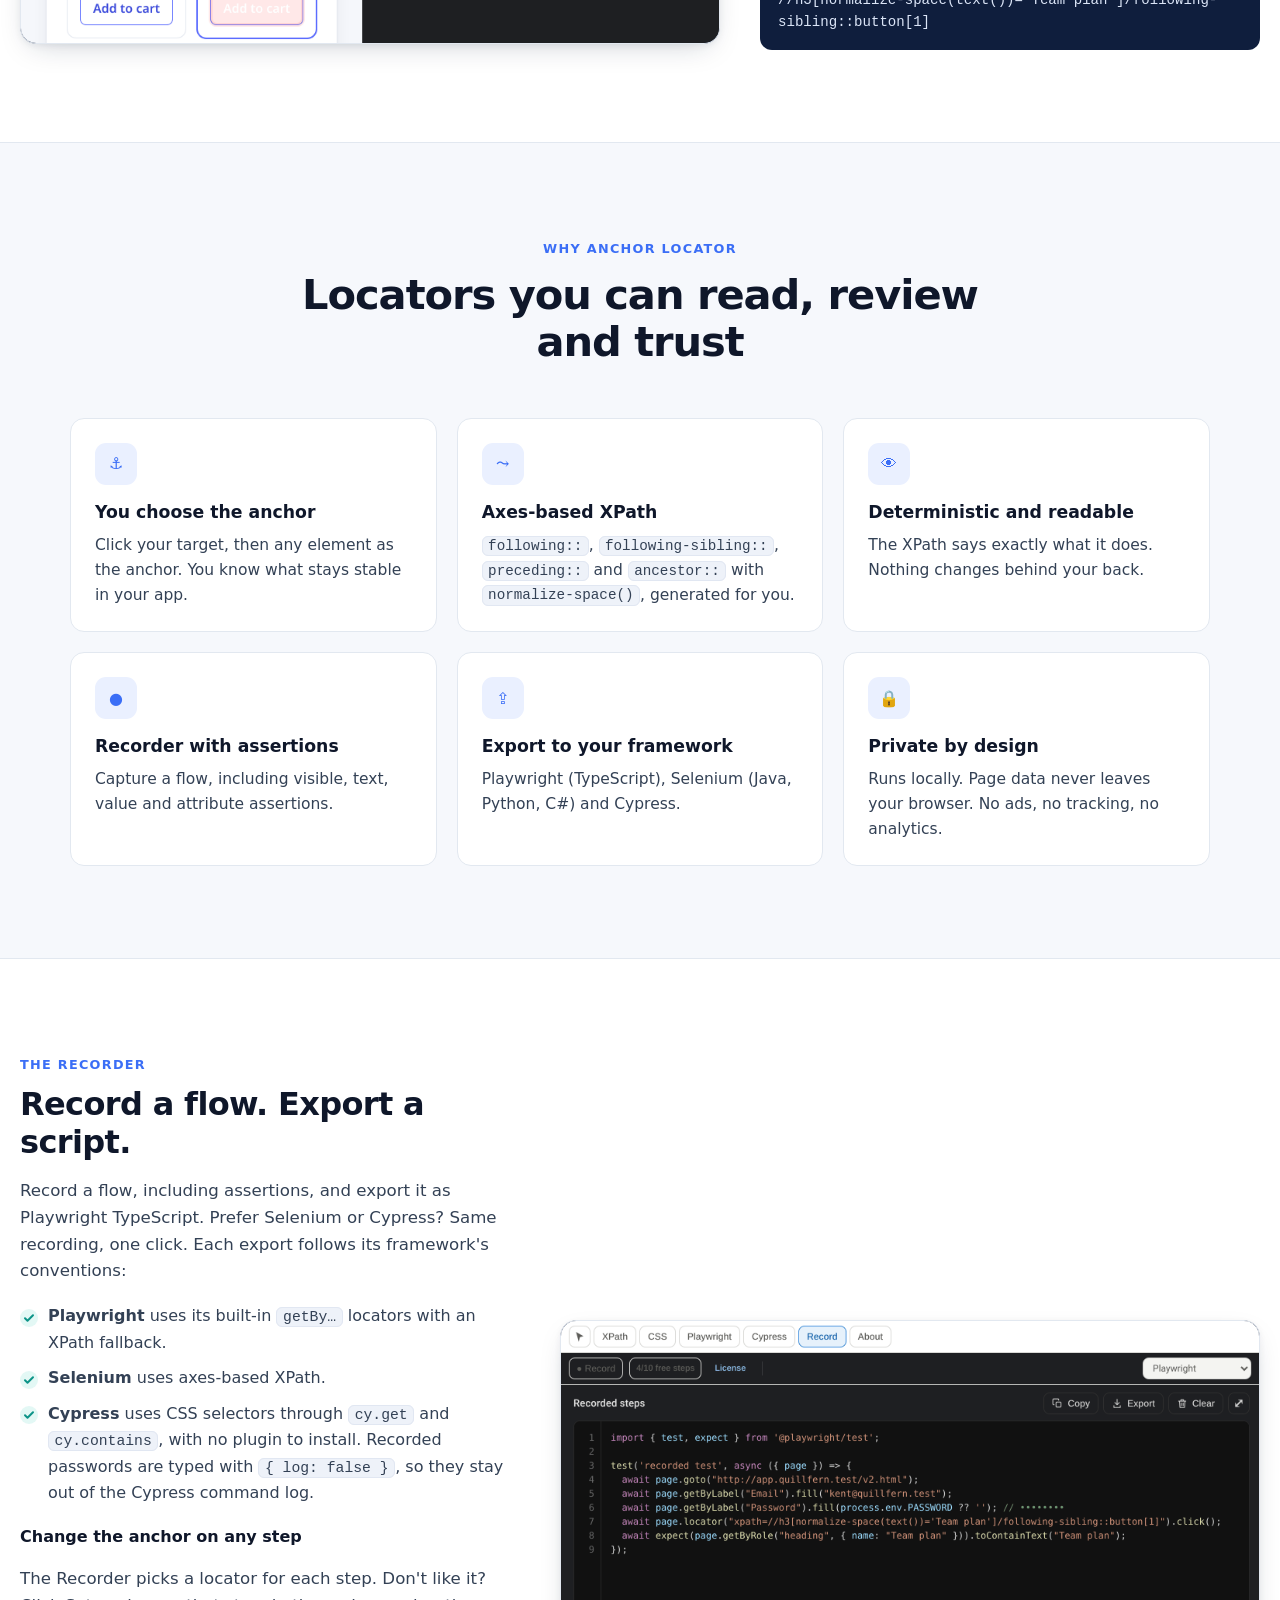
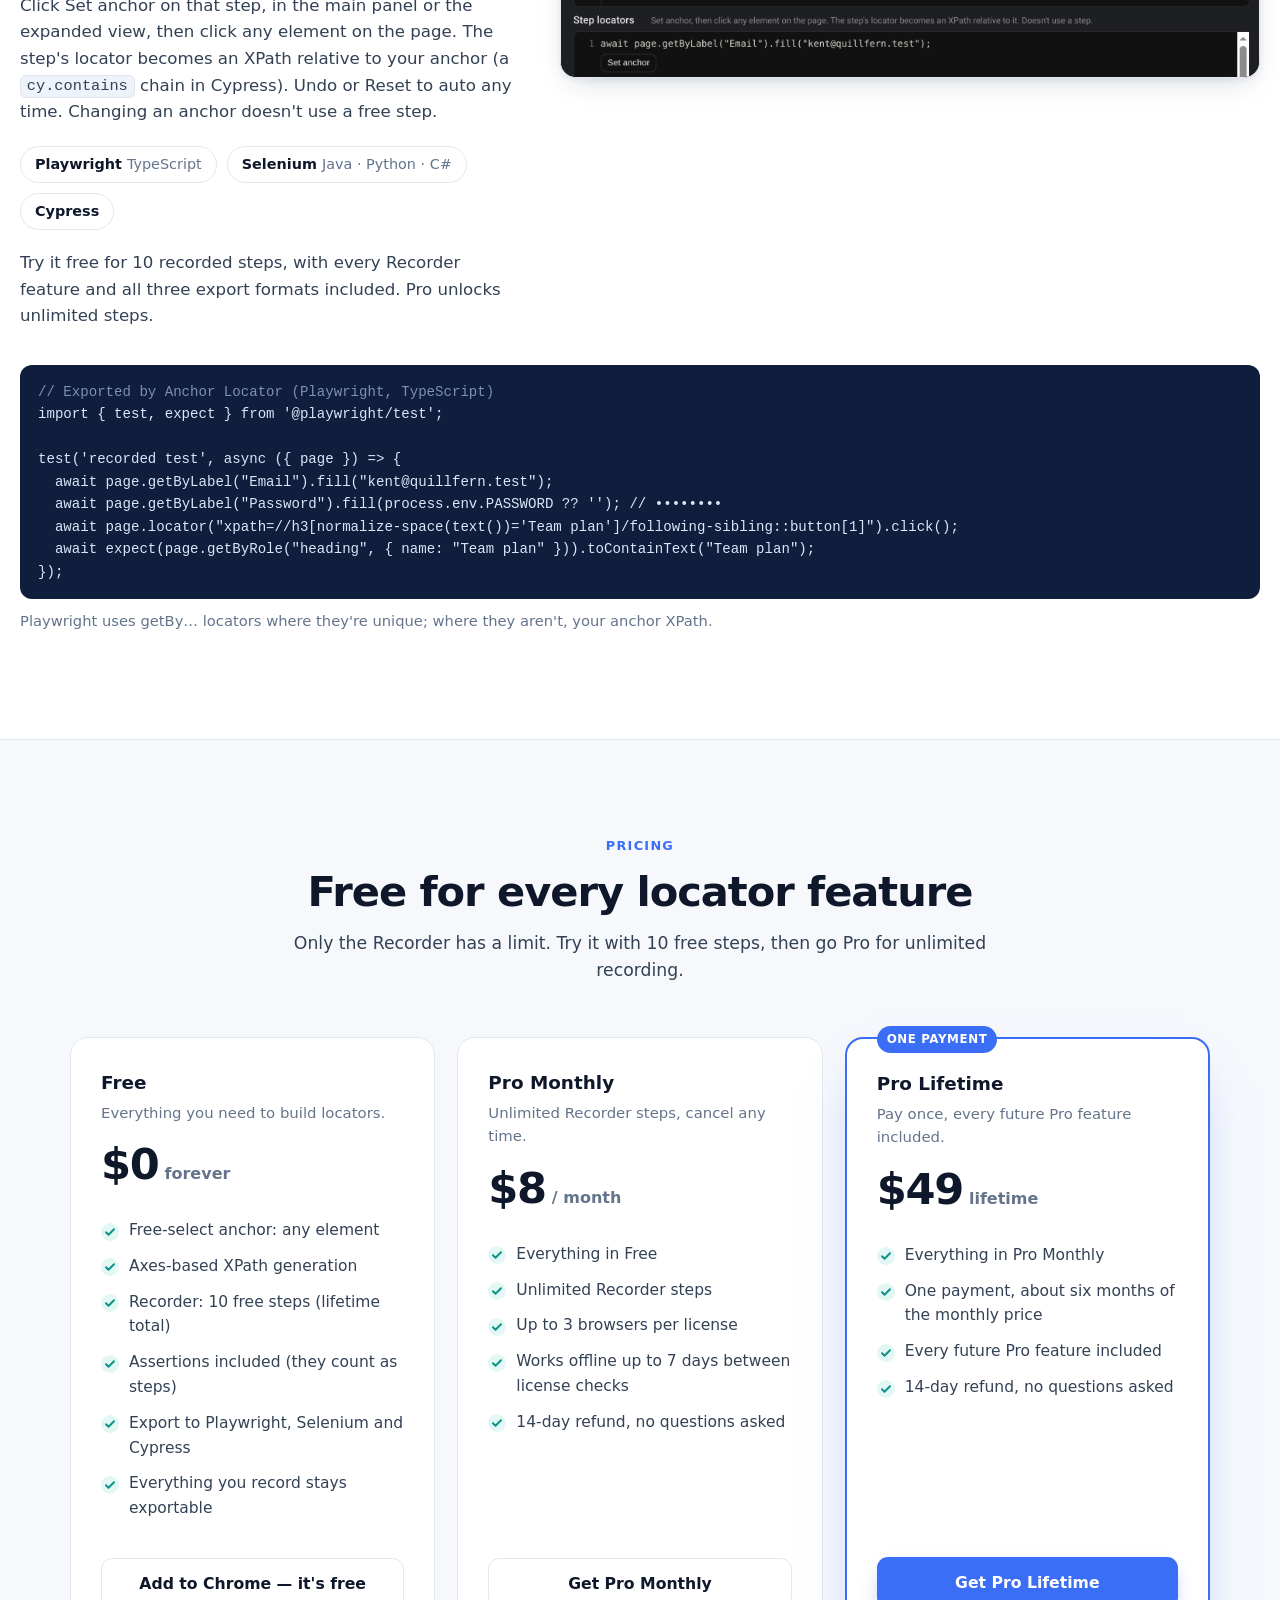
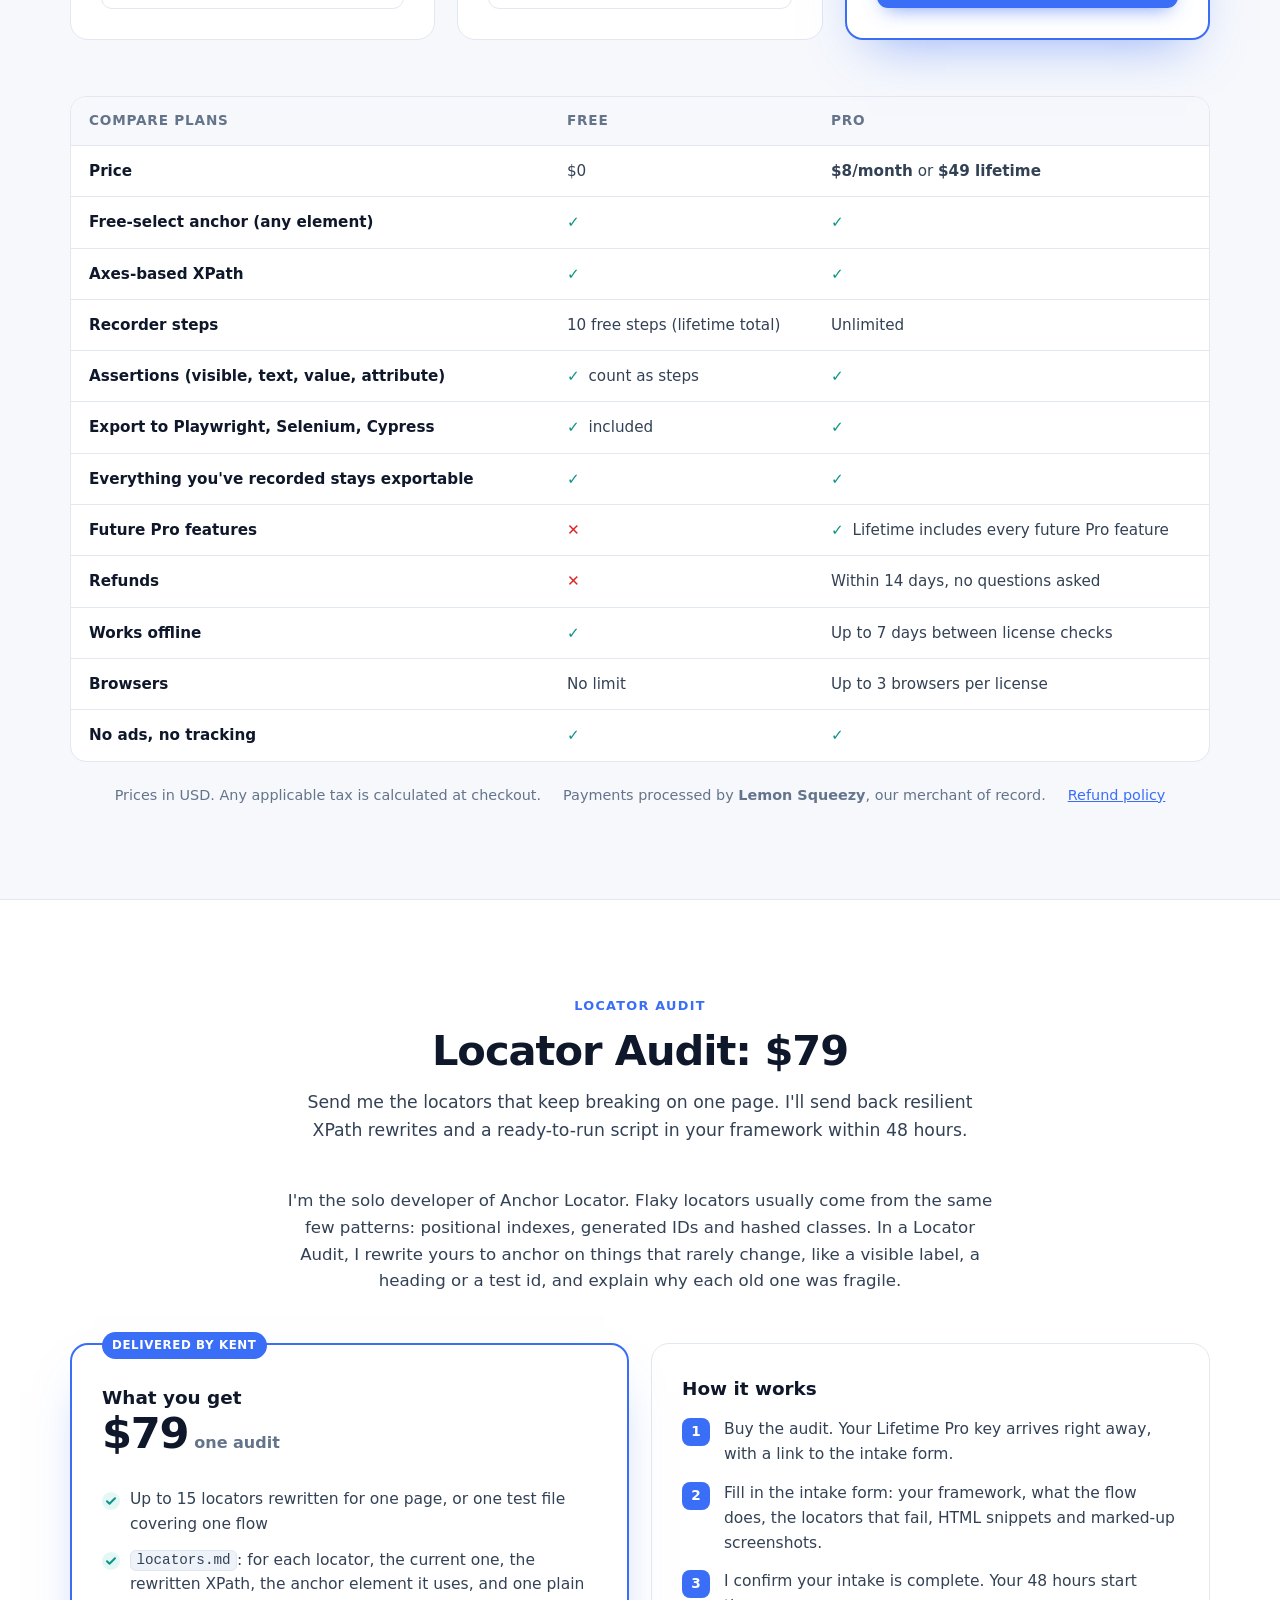
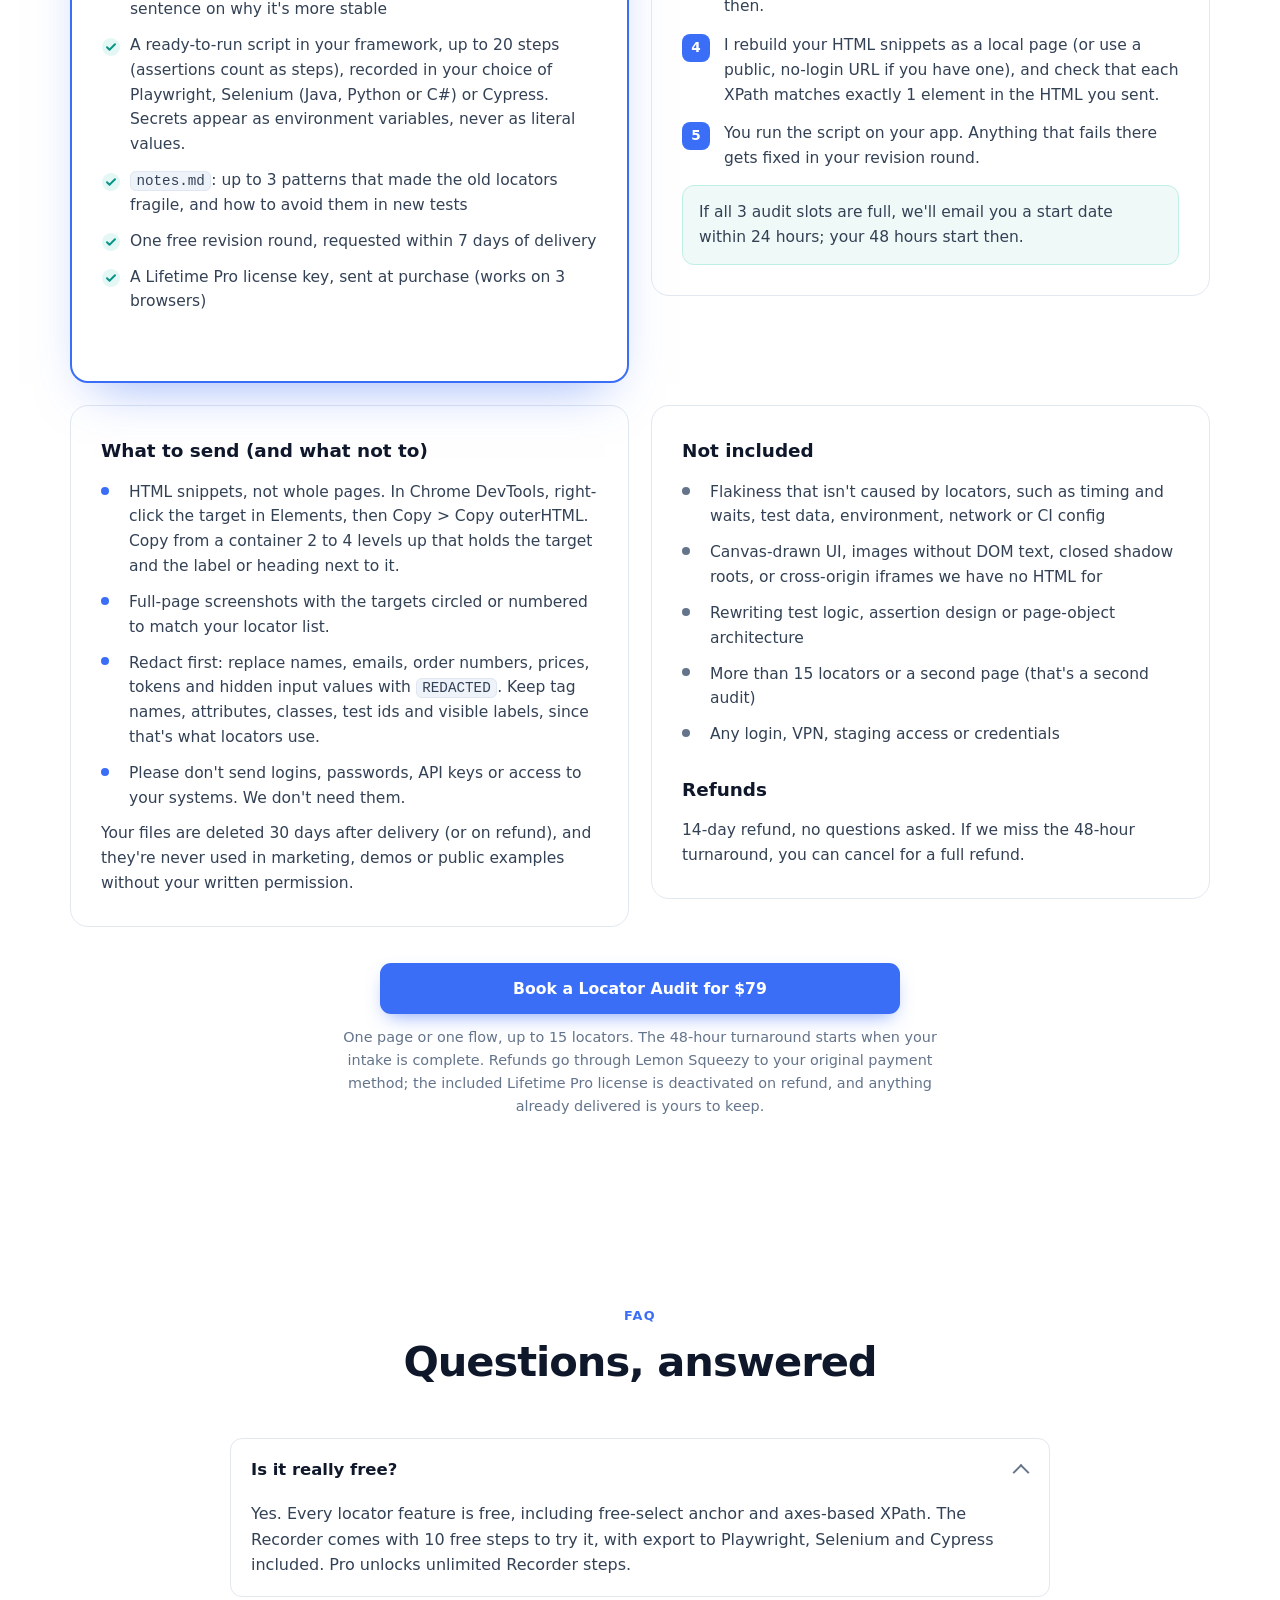
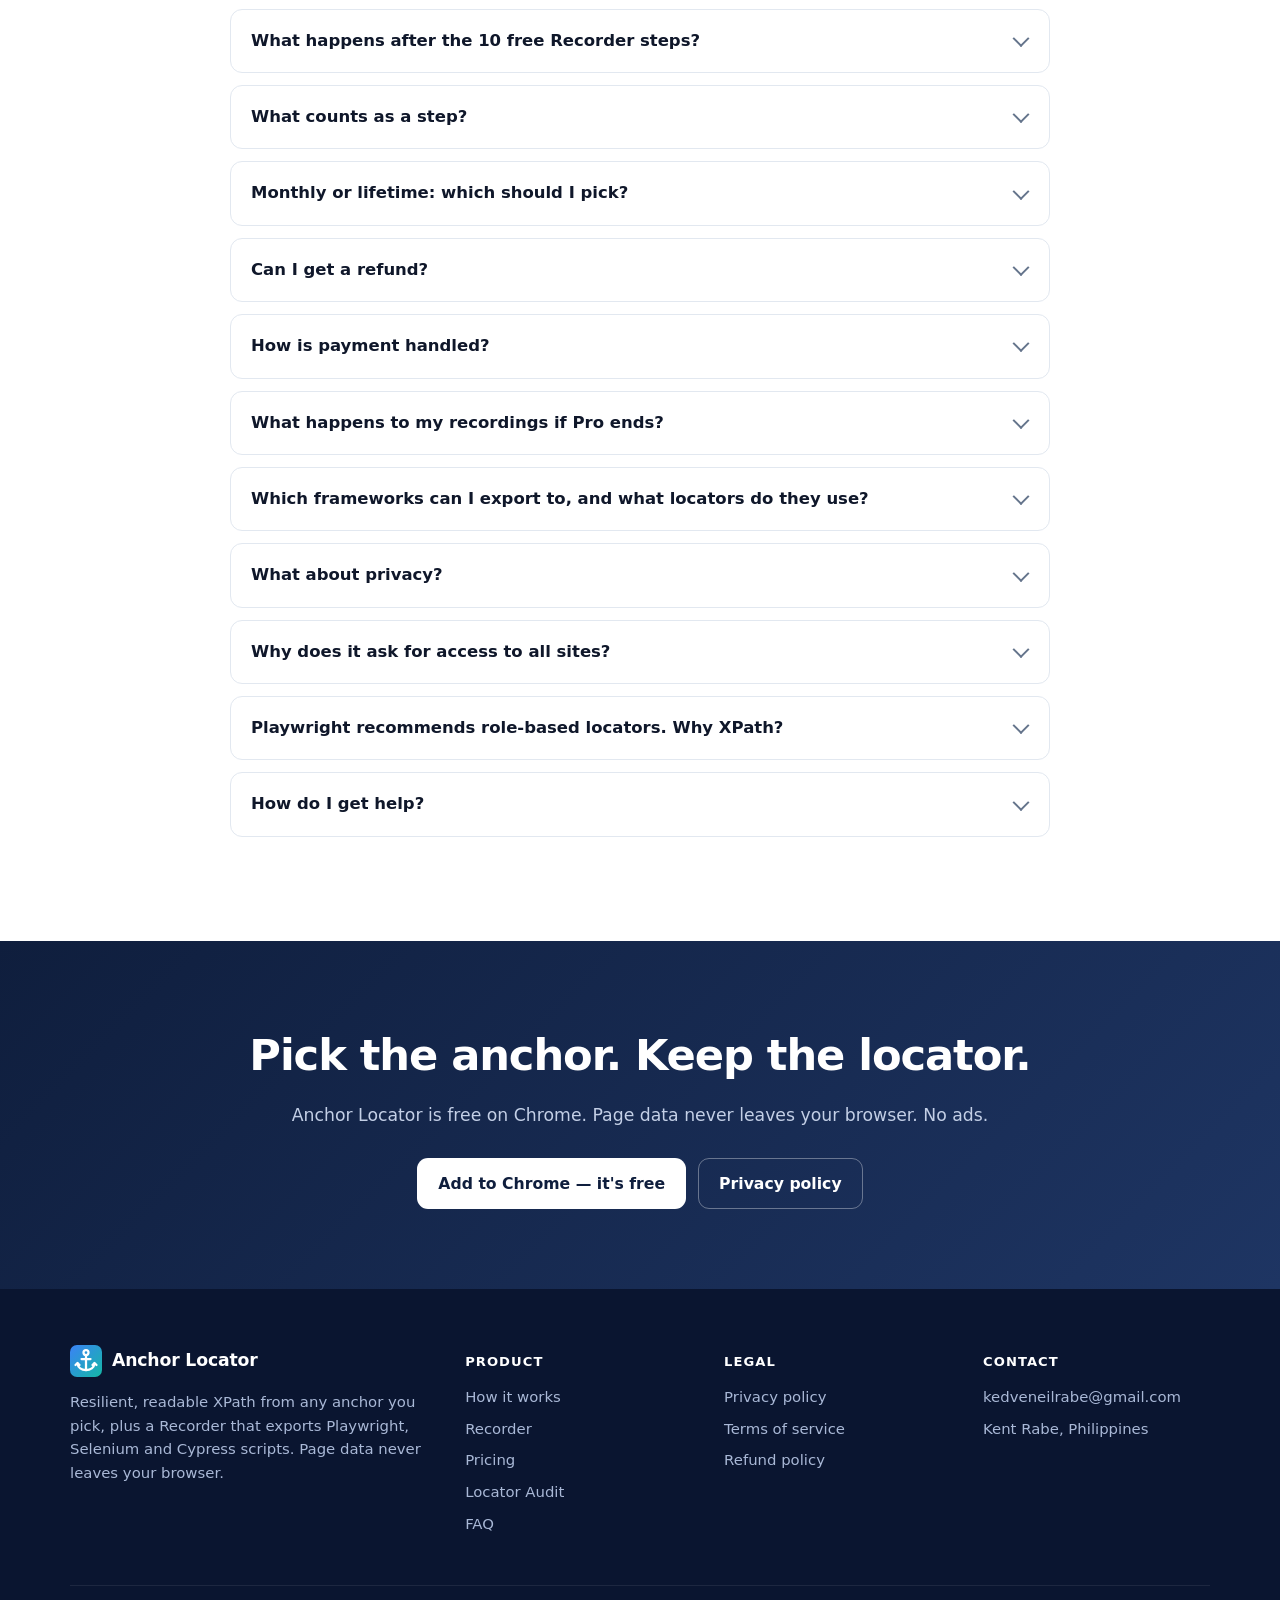
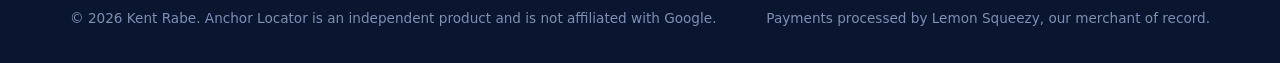
==== commit 11ccdfa5: "Link the Locator Audit button to the live $79 checkout Points the Book a Locator Audit for $79 butto" ====
--- a/index.html
+++ b/index.html
@@ -259,9 +259,8 @@
 
 <section id="audit">
   <div class="container">
-    <!-- LOCATOR AUDIT (draft): Lumi section-2 copy is in; intake steps from that same
-         section are in. Do not merge until Kent approves the PR and the copy. The $79
-         Lemon Squeezy product is not set up yet, so the button must stay inert. -->
+    <!-- Locator Audit: $79 offer. Checkout is the published Lemon Squeezy product.
+         The intake page (audit-intake.html) is linked after checkout, not from here. -->
     <div class="section-head">
       <span class="kicker">Locator Audit</span>
       <h2>Locator Audit: $79</h2>
@@ -322,9 +321,7 @@
     </div>
 
     <div class="audit-cta">
-      <!-- TODO: Lemon Squeezy checkout URL for $79 Locator Audit, after Kent approves -->
-      <a class="btn btn-primary btn-block" href="#" aria-disabled="true" tabindex="-1">Book a Locator Audit for $79</a>
-      <p class="fine">Checkout is not live. This button does not go to a payment page.</p>
+      <a class="btn btn-primary btn-block" href="https://anchorlocator.lemonsqueezy.com/checkout/buy/a46d8360-af40-434b-8199-7f314beadd9f" rel="noopener">Book a Locator Audit for $79</a>
       <p class="fine">One page or one flow, up to 15 locators. The 48-hour turnaround starts when your intake is complete. Refunds go through Lemon Squeezy to your original payment method; the included Lifetime Pro license is deactivated on refund, and anything already delivered is yours to keep.</p>
     </div>
   </div>
--- a/assets/styles.css
+++ b/assets/styles.css
@@ -232,7 +232,7 @@
 @media (max-width:980px){.feature.rev.feature-rec,.feature.feature-rec{grid-template-columns:1fr;gap:36px}}
 
 
-/* Locator Audit (draft section; button stays visually disabled until checkout exists) */
+/* Locator Audit */
 .audit-intro{max-width:720px;margin:-8px auto 48px;text-align:center;color:var(--ink-2);font-size:1.04rem}
 .audit-grid{display:grid;grid-template-columns:1fr 1fr;gap:22px;margin-bottom:22px;align-items:start}
 .audit-grid>*{min-width:0}
@@ -253,6 +253,15 @@
 .audit-cta{max-width:640px;margin:36px auto 0;text-align:center}
 .audit-cta .btn{width:100%;max-width:520px;margin-inline:auto}
 .audit-cta .fine{margin:12px 0 0;color:var(--muted);font-size:.9rem;text-wrap:pretty}
-.btn[aria-disabled="true"]{pointer-events:none;cursor:not-allowed;background:#94a3b8;box-shadow:none;color:#fff}
-.btn[aria-disabled="true"]:hover{transform:none;background:#94a3b8;color:#fff}
 @media (max-width:960px){.audit-grid{grid-template-columns:1fr}}
+
+
+/* Locator Audit intake (post-checkout page; not linked from the homepage) */
+.legal-single .container{grid-template-columns:minmax(0,760px);justify-content:center}
+.legal-single .container>*{min-width:0}
+.intake-note{margin:0 0 14px;color:var(--ink-2)}
+.intake-cta{margin:8px 0 36px}
+.intake-template-head{display:flex;align-items:center;justify-content:space-between;gap:12px;flex-wrap:wrap;margin:28px 0 10px}
+.intake-template-head h2{margin:0}
+.intake-template{background:var(--bg-soft);border:1px solid var(--line);border-radius:12px;padding:16px 18px;font-family:var(--mono);font-size:.88rem;line-height:1.55;white-space:pre-wrap;overflow-wrap:anywhere;color:var(--ink);margin:0}
+.intake-slots{margin:22px 0 28px;padding:14px 16px;background:#effaf8;border:1px solid #bfeee7;border-radius:12px;color:#134e48}
